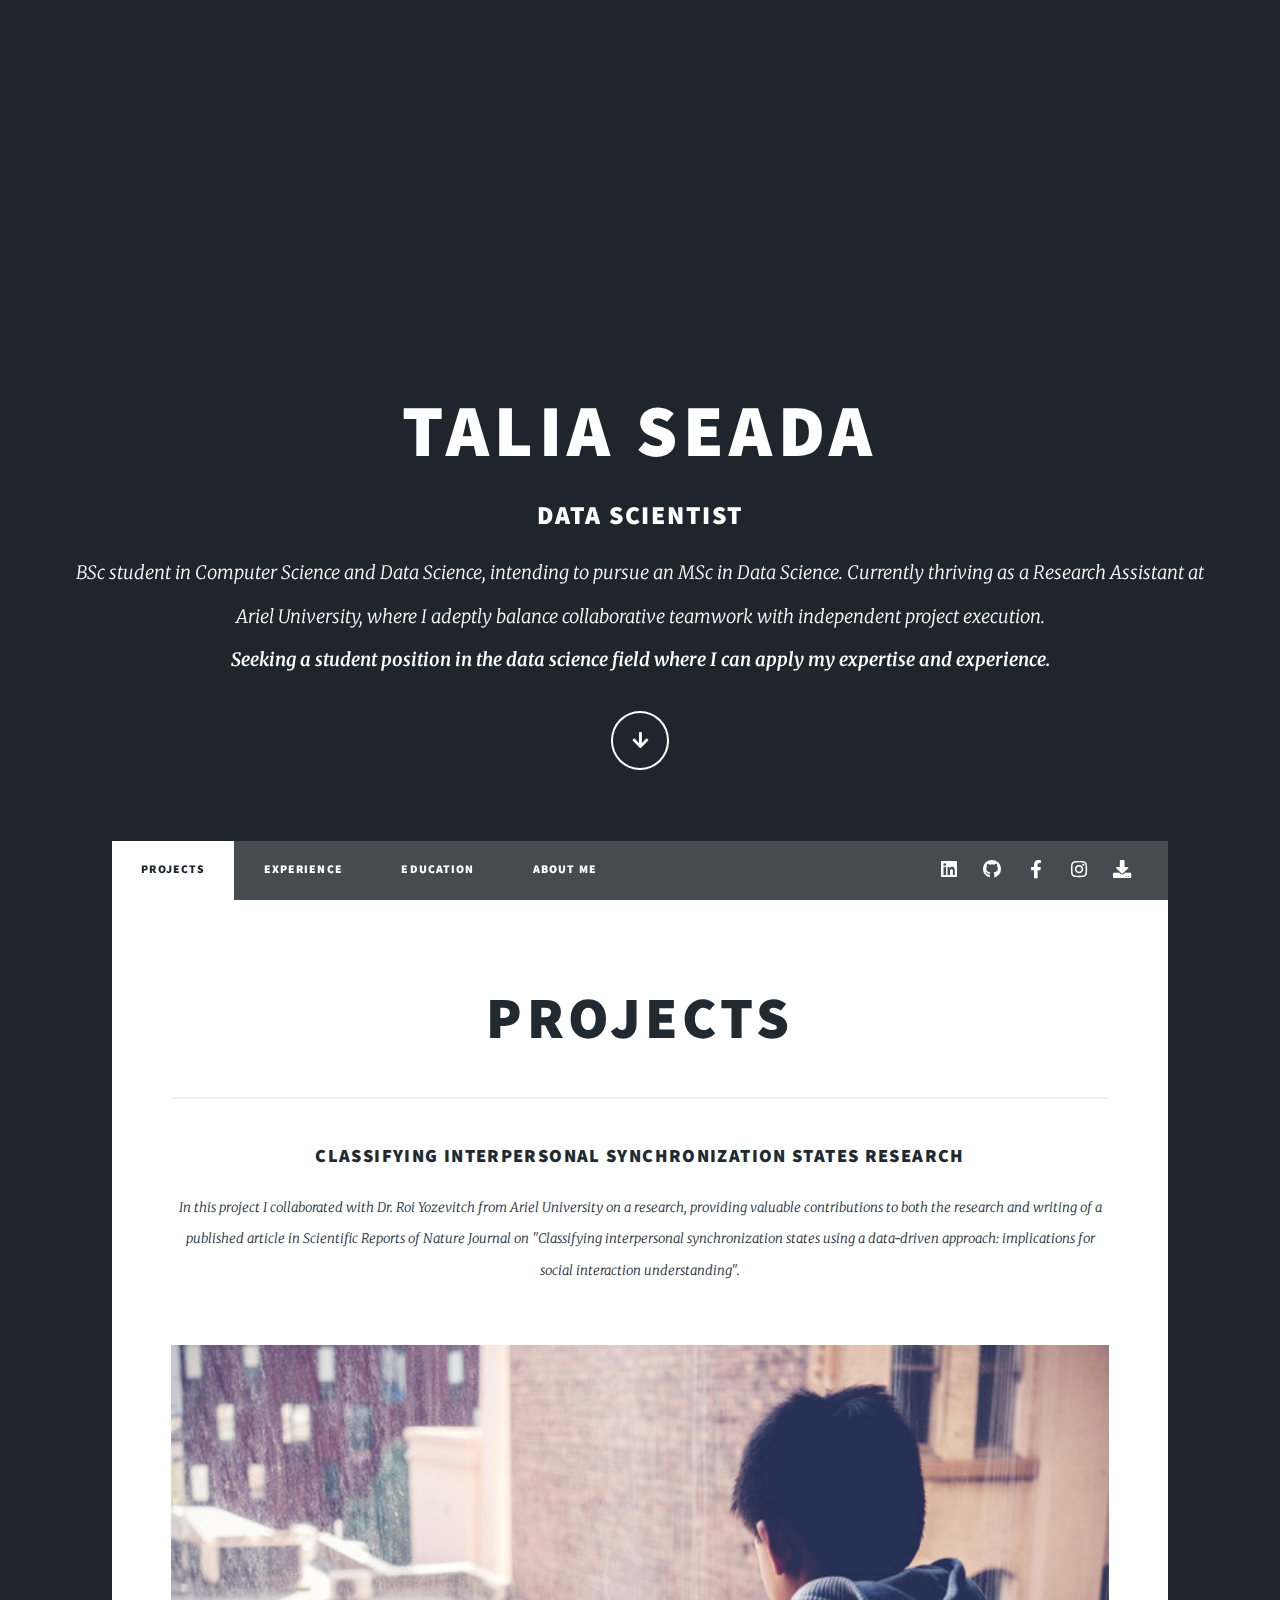
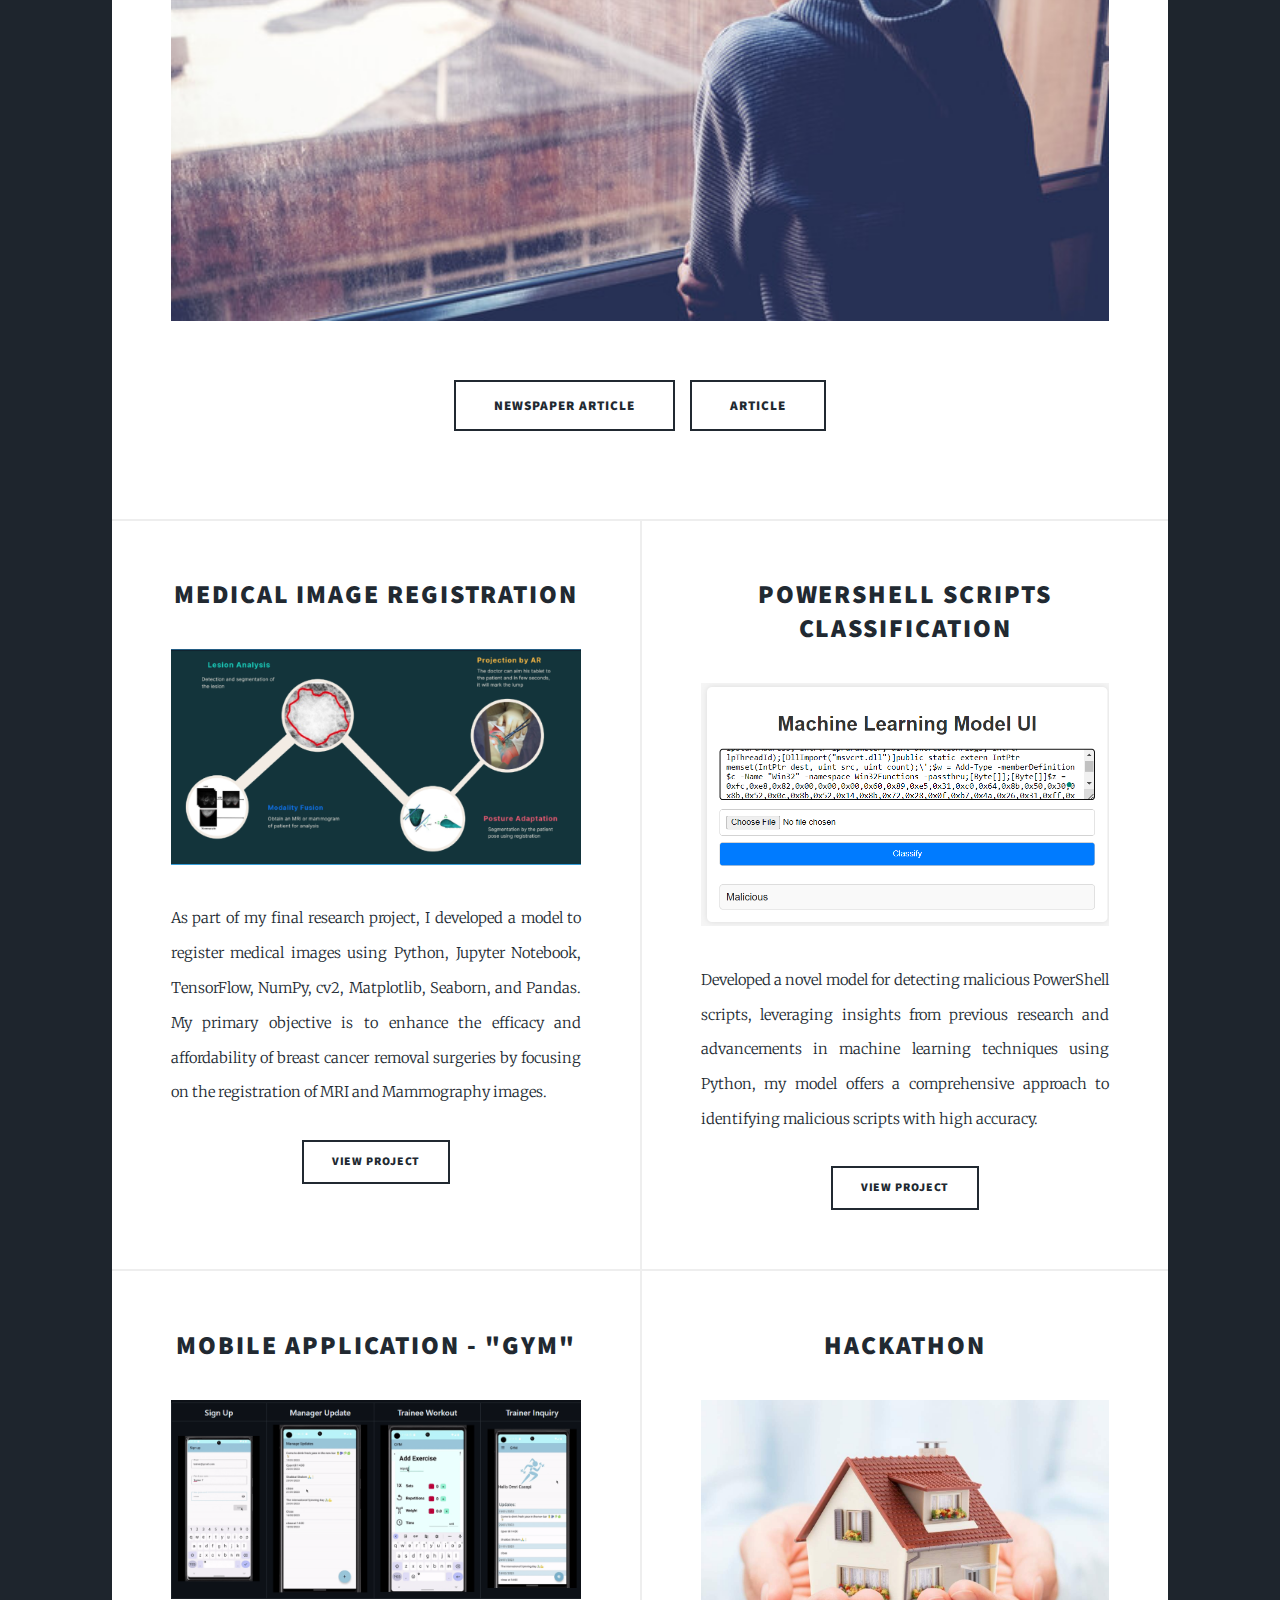
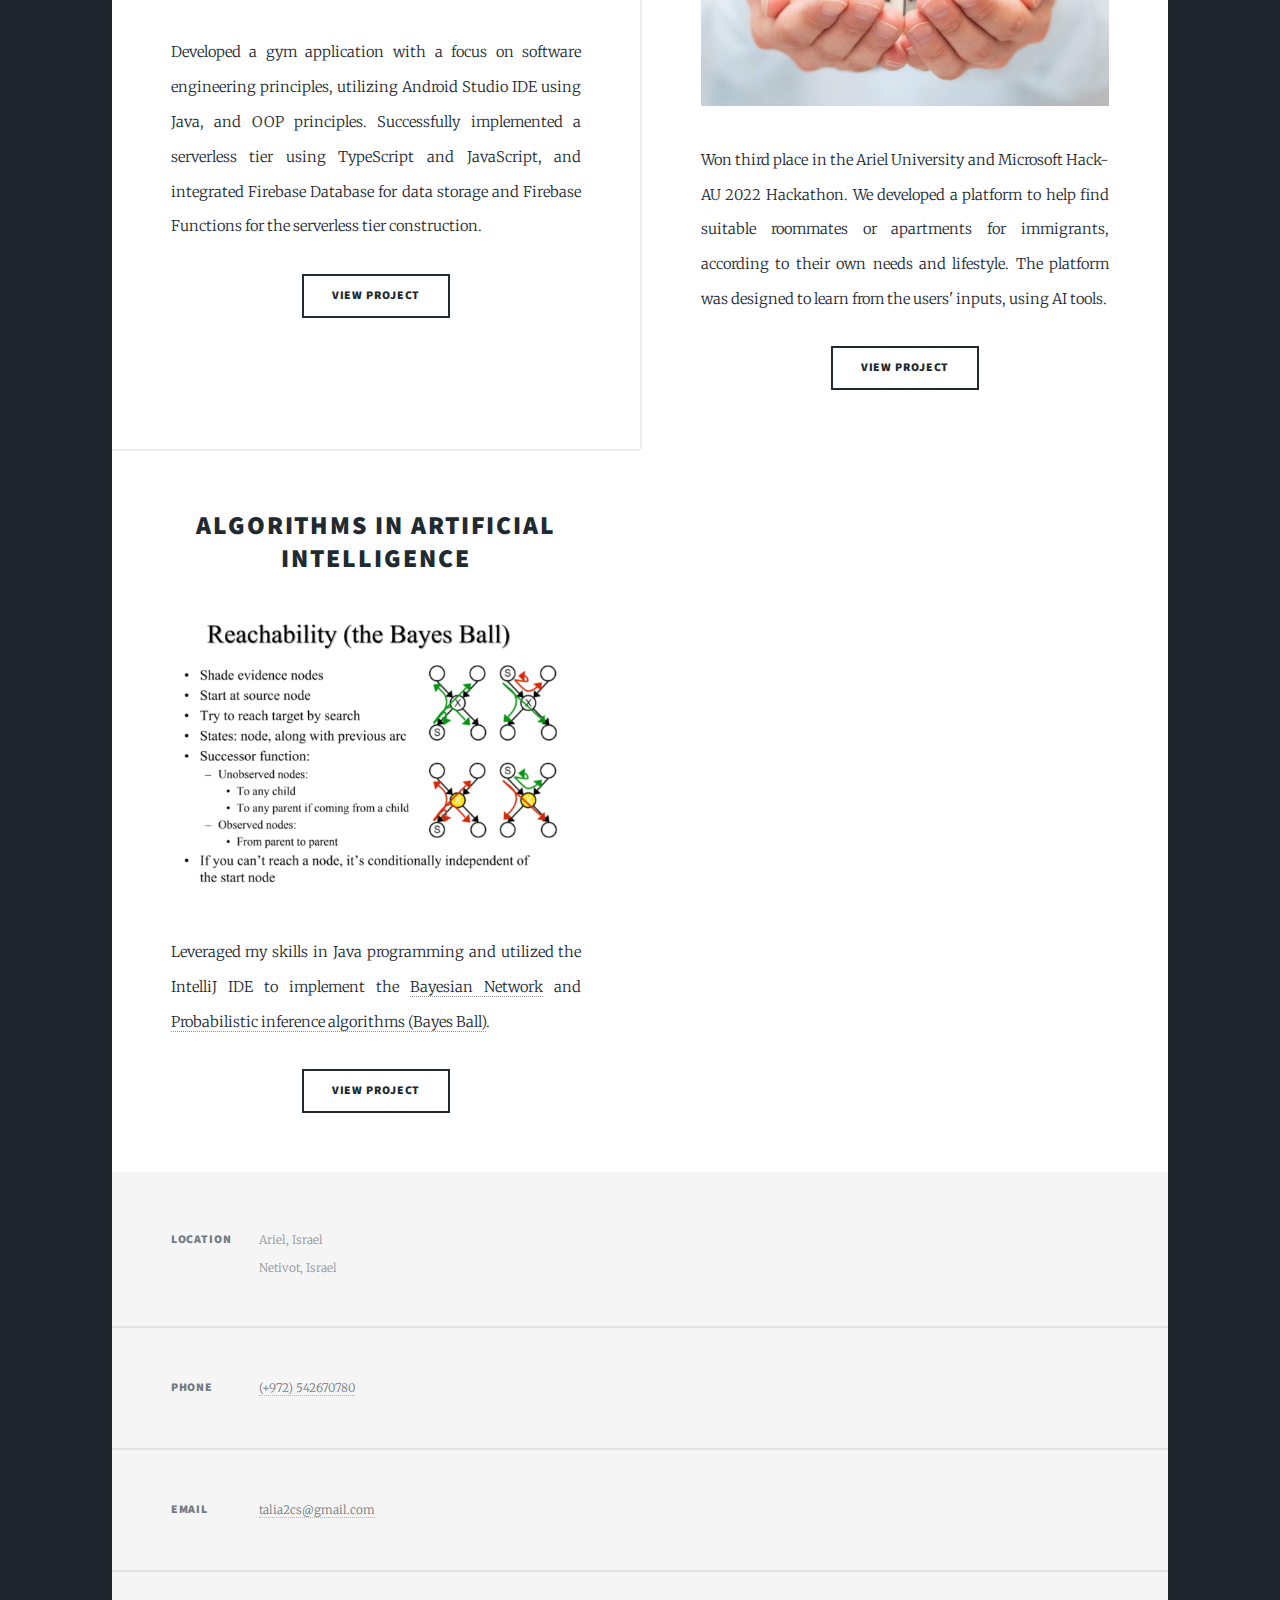
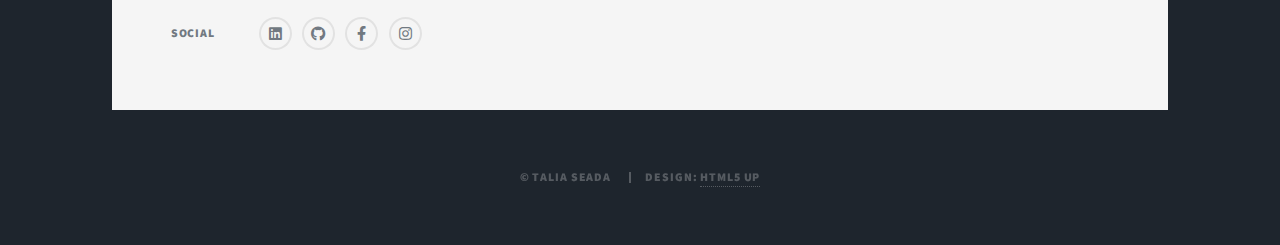
==== index.html @ 45099aa7 "update_" ====
<!DOCTYPE html>
<!--
	Massively by HTML5 UP
	html5up.net | @ajlkn
	Free for personal and commercial use under the CCA 3.0 license (html5up.net/license)
-->
<html>
  <head>
    <title>Talia Seada | Data Scientist</title>
    <meta charset="utf-8" />
    <meta
      name="viewport"
      content="width=device-width, initial-scale=1, user-scalable=no"
    />
    <link rel="stylesheet" href="assets/css/main.css" />
    <noscript
      ><link rel="stylesheet" href="assets/css/noscript.css"
    /></noscript>
  </head>
  <body class="is-preload">
    <!-- Wrapper -->
    <div id="wrapper" class="fade-in">
      <!-- Intro -->
      <div id="intro">
        <h1>Talia Seada</h1>
        <h2>Data Scientist</h2>
        <p>
          BSc student in Computer Science and Data Science, intending to pursue
          an MSc in Data Science. Currently thriving as a Research Assistant at
          Ariel University, where I adeptly balance collaborative teamwork with
          independent project execution. </br>
          <b>Seeking a student position in the data science field where I can apply my
          expertise and experience.</b>
        </p>
        <ul class="actions">
          <li>
            <a
              href="#header"
              class="button icon solid solo fa-arrow-down scrolly"
              >Continue</a
            >
          </li>
        </ul>
      </div>

      <!-- Header -->
      <header id="header">
        <a href="index.html" class="logo">Home</a>
      </header>

      <!-- Nav -->
      <nav id="nav">
        <ul class="links">
          <li class="active"><a href="index.html">Projects</a></li>
          <li><a href="Experience.html">Experience</a></li>
          <li><a href="education.html">Education</a></li>
          <li><a href="aboutMe.html">About Me</a></li>
        </ul>
        <ul class="icons alt">
          <li>
            <a
              href="https://www.linkedin.com/in/talia-seada/"
              class="icon brands alt fa-linkedin"
              ><span class="label">linkedin</span></a
            >
          </li>
          <li>
            <a
              href="https://github.com/TaliaSeada"
              class="icon brands alt fa-github"
              ><span class="label">GitHub</span></a
            >
          </li>
          <li>
            <a
              href="https://www.facebook.com/profile.php?id=100004389551434"
              class="icon brands alt fa-facebook-f"
              ><span class="label">Facebook</span></a
            >
          </li>
          <li>
            <a
              href="https://www.instagram.com/talia.seada/"
              class="icon brands alt fa-instagram"
              ><span class="label">Instagram</span></a
            >
          </li>
          <li>
            <a
              class="icon solid fa-download"
              href="CV - Talia Seada.pdf"
              title="CV"
              download
            ></a>
          </li>
        </ul>
      </nav>

      <!-- Main -->
      <div id="main">
        <!-- Featured Post -->
        <article class="post featured">
          <header class="major">
            <h1>Projects</h1>
            <hr />
            <h3>
              <a
                href="https://github.com/TaliaSeada/Classifying_Interpersonal_Synchronization_States_Research"
              >
                Classifying Interpersonal Synchronization States Research
              </a>
            </h3>
            <p>
              In this project I collaborated with Dr. Roi Yozevitch from Ariel
              University on a research, providing valuable contributions to both
              the research and writing of a published article in Scientific
              Reports of Nature Journal on "Classifying interpersonal
              synchronization states using a data-driven approach: implications
              for social interaction understanding".
            </p>
          </header>
          <a class="image main"><img src="images/research.jpg" alt="" /></a>
          <!-- <ul class="actions special">
									<li><a href="https://github.com/TaliaSeada/Classifying_Interpersonal_Synchronization_States_Research" class="button large">View Project</a></li>
								</ul> -->
          <ul class="actions special">
            <li>
              <a
                href="https://www.mako.co.il/news-science/2023_q3/Article-cb272a67115b981026.htm?sCh=31750a2610f26110&pId=173113802"
                class="button large"
                >Newspaper Article</a
              >
            </li>
            <li>
              <a
                href="https://www.nature.com/articles/s41598-023-37316-5"
                class="button large"
                >Article</a
              >
            </li>
          </ul>
        </article>

        <!-- Posts -->
        <section class="posts">
          <article>
            <header>
              <h2>
                <a
                  href="https://github.com/TaliaSeada/Final_Project_Image_Ragistration"
                  >Medical Image Registration</a
                >
              </h2>
            </header>
            <a class="image fit"><img src="images/imageReg.png" alt="" /></a>
            <p>
              As part of my final research project, I developed a model to
              register medical images using Python, Jupyter Notebook,
              TensorFlow, NumPy, cv2, Matplotlib, Seaborn, and Pandas. My
              primary objective is to enhance the efficacy and affordability of
              breast cancer removal surgeries by focusing on the registration of
              MRI and Mammography images.
            </p>
            <ul class="actions special">
              <li>
                <a
                  href="https://github.com/TaliaSeada/Final_Project_Image_Ragistration"
                  class="button"
                  >View Project</a
                >
              </li>
            </ul>
          </article>
          <article>
            <header>
              <h2>
                <a href="https://github.com/TaliaSeada/UI_cyber"
                  >PowerShell Scripts Classification</a
                >
              </h2>
            </header>
            <a class="image fit"><img src="images/ML_UI.png" alt="" /></a>
            <p>
              Developed a novel model for detecting malicious PowerShell
              scripts, leveraging insights from previous research and
              advancements in machine learning techniques using Python, my model
              offers a comprehensive approach to identifying malicious scripts
              with high accuracy.
            </p>
            <ul class="actions special">
              <li>
                <a href="https://github.com/TaliaSeada/UI_cyber" class="button"
                  >View Project</a
                >
              </li>
            </ul>
          </article>
          <article>
            <header>
              <h2>
                <a href="https://github.com/TaliaSeada/GYM-RAT-Application"
                  >Mobile Application - "GYM"<br
                /></a>
              </h2>
            </header>
            <a class="image fit"><img src="images/GYM.png" alt="" /></a>
            <p>
              Developed a gym application with a focus on software engineering
              principles, utilizing Android Studio IDE using Java, and OOP
              principles. Successfully implemented a serverless tier using
              TypeScript and JavaScript, and integrated Firebase Database for
              data storage and Firebase Functions for the serverless tier
              construction.
            </p>
            <ul class="actions special">
              <li>
                <a
                  href="https://github.com/TaliaSeada/GYM-RAT-Application"
                  class="button"
                  >View Project</a
                >
              </li>
            </ul>
          </article>
          <article>
            <header>
              <h2>
                <a href="https://github.com/TaliaSeada/Hachathon_May22"
                  >Hackathon<br
                /></a>
              </h2>
            </header>
            <a class="image fit"><img src="images/home-hack.jpg" alt="" /></a>
            <p>
              Won third place in the Ariel University and Microsoft Hack-AU 2022
              Hackathon. We developed a platform to help find suitable roommates
              or apartments for immigrants, according to their own needs and
              lifestyle. The platform was designed to learn from the users'
              inputs, using AI tools.
            </p>
            <ul class="actions special">
              <li>
                <a
                  href="https://github.com/TaliaSeada/Hachathon_May22"
                  class="button"
                  >View Project</a
                >
              </li>
            </ul>
          </article>
          <article>
            <header>
              <h2>
                <a
                  href="https://github.com/TaliaSeada/Bayesian_Networks_Project"
                  >Algorithms in Artificial Intelligence<br />
                </a>
              </h2>
            </header>
            <a class="image fit"><img src="images/Artifi.png" alt="" /></a>
            <p>
              Leveraged my skills in Java programming and utilized the IntelliJ
              IDE to implement the
              <a href="https://en.wikipedia.org/wiki/Bayesian_network"
                >Bayesian Network</a
              >
              and
              <a href="https://arxiv.org/ftp/arxiv/papers/1301/1301.7412.pdf"
                >Probabilistic inference algorithms (Bayes Ball)</a
              >.
            </p>
            <ul class="actions special">
              <li>
                <a
                  href="https://github.com/TaliaSeada/Bayesian_Networks_Project"
                  class="button"
                  >View Project</a
                >
              </li>
            </ul>
          </article>

          <!-- <article>
									<header>
										<span class="date">April 11, 2017</span>
										<h2><a href="#">Odio magna<br />
										sed consectetur</a></h2>
									</header>
									<a href="#" class="image fit"><img src="images/pic06.jpg" alt="" /></a>
									<p>Donec eget ex magna. Interdum et malesuada fames ac ante ipsum primis in faucibus. Pellentesque venenatis dolor imperdiet dolor mattis sagittis magna etiam.</p>
									<ul class="actions special">
										<li><a href="#" class="button">Full Story</a></li>
									</ul>
								</article>
								<article>
									<header>
										<span class="date">April 7, 2017</span>
										<h2><a href="#">Augue lorem<br />
										primis vestibulum</a></h2>
									</header>
									<a href="#" class="image fit"><img src="images/pic07.jpg" alt="" /></a>
									<p>Donec eget ex magna. Interdum et malesuada fames ac ante ipsum primis in faucibus. Pellentesque venenatis dolor imperdiet dolor mattis sagittis magna etiam.</p>
									<ul class="actions special">
										<li><a href="#" class="button">Full Story</a></li>
									</ul>
								</article> -->
        </section>
      </div>

      <!-- Footer -->
      <footer id="footer">
        <section class="split contact">
          <section class="alt">
            <h3>Location</h3>
            <p>
              Ariel, Israel<br />
              Netivot, Israel
            </p>
          </section>
          <section>
            <h3>Phone</h3>
            <p><a>(+972) 542670780</a></p>
          </section>
          <section>
            <h3>Email</h3>
            <p><a href="mailto: talia2cs@gmail.com"> talia2cs@gmail.com</a></p>
          </section>
          <section>
            <h3>Social</h3>
            <ul class="icons alt">
              <li>
                <a
                  href="https://www.linkedin.com/in/talia-seada/"
                  class="icon brands alt fa-linkedin"
                  ><span class="label">linkedin</span></a
                >
              </li>
              <li>
                <a
                  href="https://github.com/TaliaSeada"
                  class="icon brands alt fa-github"
                  ><span class="label">GitHub</span></a
                >
              </li>
              <li>
                <a
                  href="https://www.facebook.com/profile.php?id=100004389551434"
                  class="icon brands alt fa-facebook-f"
                  ><span class="label">Facebook</span></a
                >
              </li>
              <li>
                <a
                  href="https://www.instagram.com/talia.seada/"
                  class="icon brands alt fa-instagram"
                  ><span class="label">Instagram</span></a
                >
              </li>
            </ul>
          </section>
        </section>
      </footer>

      <!-- Copyright -->
      <div id="copyright">
        <ul>
          <li>&copy; Talia Seada</li>
          <li>Design: <a href="https://html5up.net">HTML5 UP</a></li>
        </ul>
      </div>
    </div>

    <!-- Scripts -->
    <script src="assets/js/jquery.min.js"></script>
    <script src="assets/js/jquery.scrollex.min.js"></script>
    <script src="assets/js/jquery.scrolly.min.js"></script>
    <script src="assets/js/browser.min.js"></script>
    <script src="assets/js/breakpoints.min.js"></script>
    <script src="assets/js/util.js"></script>
    <script src="assets/js/main.js"></script>
  </body>
</html>
---- assets/css/main.css ----
@import url(fontawesome-all.min.css);
@import url("https://fonts.googleapis.com/css?family=Merriweather:300,700,300italic,700italic|Source+Sans+Pro:900");

/*
	Massively by HTML5 UP
	html5up.net | @ajlkn
	Free for personal and commercial use under the CCA 3.0 license (html5up.net/license)
*/

html, body, div, span, applet, object,
iframe, h1, h2, h3, h4, h5, h6, p, blockquote,
pre, a, abbr, acronym, address, big, cite,
code, del, dfn, em, img, ins, kbd, q, s, samp,
small, strike, strong, sub, sup, tt, var, b,
u, i, center, dl, dt, dd, ol, ul, li, fieldset,
form, label, legend, table, caption, tbody,
tfoot, thead, tr, th, td, article, aside,
canvas, details, embed, figure, figcaption,
footer, header, hgroup, menu, nav, output, ruby,
section, summary, time, mark, audio, video {
	margin: 0;
	padding: 0;
	border: 0;
	font-size: 100%;
	font: inherit;
	vertical-align: baseline;}

article, aside, details, figcaption, figure,
footer, header, hgroup, menu, nav, section {
	display: block;}

body {
	line-height: 1;
}

ol, ul {
	list-style: none;
}

blockquote, q {
	quotes: none;
}

	blockquote:before, blockquote:after, q:before, q:after {
		content: '';
		content: none;
	}

table {
	border-collapse: collapse;
	border-spacing: 0;
}

body {
	-webkit-text-size-adjust: none;
}

mark {
	background-color: transparent;
	color: inherit;
}

input::-moz-focus-inner {
	border: 0;
	padding: 0;
}

input, select, textarea {
	-moz-appearance: none;
	-webkit-appearance: none;
	-ms-appearance: none;
	appearance: none;
}

/* Basic */

	@-ms-viewport {
		width: device-width;
	}

	body {
		-ms-overflow-style: scrollbar;
		.main-font {
			font-family: "Merriweather", Georgia, serif;
		}
		.text-white {
			color: white;
		}
		
	}

	@media screen and (max-width: 480px) {

		html, body {
			min-width: 320px;
		}

	}

	html {
		box-sizing: border-box;
	}

	*, *:before, *:after {
		box-sizing: inherit;
	}

	body {
		background-color: #1e252d;
	}

		body.is-preload *, body.is-preload *:before, body.is-preload *:after {
			-moz-animation: none !important;
			-webkit-animation: none !important;
			-ms-animation: none !important;
			animation: none !important;
			-moz-transition: none !important;
			-webkit-transition: none !important;
			-ms-transition: none !important;
			transition: none !important;
		}

/* Type */

	html {
		font-size: 16pt;
	}

		@media screen and (max-width: 1680px) {

			html {
				font-size: 12pt;
			}

		}

		@media screen and (max-width: 1280px) {

			html {
				font-size: 11pt;
			}

		}

		@media screen and (max-width: 360px) {

			html {
				font-size: 10pt;
			}

		}

	body {
		color: #212931;
	}

	body, input, select, textarea {
		font-family: "Merriweather", Georgia, serif;
		font-weight: 300;
		font-size: 1rem;
		line-height: 2.375;
	}

	a {
		-moz-transition: color 0.2s ease-in-out, background-color 0.2s ease-in-out, border-color 0.2s ease-in-out, box-shadow 0.2s ease-in-out;
		-webkit-transition: color 0.2s ease-in-out, background-color 0.2s ease-in-out, border-color 0.2s ease-in-out, box-shadow 0.2s ease-in-out;
		-ms-transition: color 0.2s ease-in-out, background-color 0.2s ease-in-out, border-color 0.2s ease-in-out, box-shadow 0.2s ease-in-out;
		transition: color 0.2s ease-in-out, background-color 0.2s ease-in-out, border-color 0.2s ease-in-out, box-shadow 0.2s ease-in-out;
		border-bottom: dotted 1px;
		text-decoration: none;
	}

		a:hover {
			border-bottom-color: transparent;
		}

	strong, b {
		font-weight: 600;
	}

	em, i {
		font-style: italic;
	}

	p {
		text-align: justify;
		margin: 0 0 2rem 0;
	}

	h1, h2, h3, h4, h5, h6 {
		font-family: "Source Sans Pro", Helvetica, sans-serif;
		font-weight: 900;
		line-height: 1.5;
		letter-spacing: 0.075em;
		text-transform: uppercase;
		margin: 0 0 1rem 0;
	}

		h1 a, h2 a, h3 a, h4 a, h5 a, h6 a {
			border-bottom: 0;
			color: inherit;
			text-decoration: none;
		}

	h1 {
		font-size: 4rem;
		line-height: 1.1;
		margin: 0 0 2rem 0;
	}

	h2 {
		font-size: 1.75rem;
		line-height: 1.3;
		margin: 0 0 1.5rem 0;
	}

	h3 {
		font-size: 1.25rem;
		margin: 0 0 1.5rem 0;
	}

	h4 {
		font-size: 1rem;
	}

	h5 {
		font-size: 0.9rem;
	}

	h6 {
		font-size: 0.8rem;
	}

	sub {
		font-size: 0.8rem;
		position: relative;
		top: 0.5rem;
	}

	sup {
		font-size: 0.8rem;
		position: relative;
		top: -0.5rem;
	}

	blockquote {
		border-left: solid 4px;
		font-style: italic;
		margin: 0 0 2rem 0;
		padding: 0.5rem 0 0.5rem 2rem;
	}

	code {
		border: solid 2px;
		font-family: "Courier New", monospace;
		font-size: 0.9rem;
		margin: 0 0.25rem;
		padding: 0.25rem 0.65rem;
	}

	pre {
		-webkit-overflow-scrolling: touch;
		font-family: "Courier New", monospace;
		font-size: 0.9rem;
		margin: 0 0 2rem 0;
	}

		pre code {
			display: block;
			line-height: 1.75;
			padding: 1rem 1.5rem;
			overflow-x: auto;
		}

	hr {
		border: 0;
		border-bottom: solid 2px;
		margin: 3rem 0;
	}

		hr.major {
			margin: 5rem 0;
		}

	.align-left {
		text-align: left;
	}

	.align-center {
		text-align: center;
	}

	.align-right {
		text-align: right;
	}

	input, select, textarea {
		color: #212931;
	}

	a {
		color: #212931;
		border-bottom-color: rgba(33, 41, 49, 0.5);
	}

		a:hover {
			border-bottom-color: transparent;
			color: #18bfef !important;
		}

	strong, b {
		color: #212931;
	}

	h1, h2, h3, h4, h5, h6 {
		color: #212931;
	}

	blockquote {
		border-left-color: #eeeeee;
	}

	code {
		background: rgba(220, 220, 220, 0.25);
		border-color: #eeeeee;
	}

	hr {
		border-bottom-color: #eeeeee;
	}

/* Row */

	.row {
		display: flex;
		flex-wrap: wrap;
		box-sizing: border-box;
		align-items: stretch;
	}

		.row > * {
			box-sizing: border-box;
		}

		.row.gtr-uniform > * > :last-child {
			margin-bottom: 0;
		}

		.row.aln-left {
			justify-content: flex-start;
		}

		.row.aln-center {
			justify-content: center;
		}

		.row.aln-right {
			justify-content: flex-end;
		}

		.row.aln-top {
			align-items: flex-start;
		}

		.row.aln-middle {
			align-items: center;
		}

		.row.aln-bottom {
			align-items: flex-end;
		}

		.row > .imp {
			order: -1;
		}

		.row > .col-1 {
			width: 8.33333%;
		}

		.row > .off-1 {
			margin-left: 8.33333%;
		}

		.row > .col-2 {
			width: 16.66667%;
		}

		.row > .off-2 {
			margin-left: 16.66667%;
		}

		.row > .col-3 {
			width: 25%;
		}

		.row > .off-3 {
			margin-left: 25%;
		}

		.row > .col-4 {
			width: 33.33333%;
		}

		.row > .off-4 {
			margin-left: 33.33333%;
		}

		.row > .col-5 {
			width: 41.66667%;
		}

		.row > .off-5 {
			margin-left: 41.66667%;
		}

		.row > .col-6 {
			width: 50%;
		}

		.row > .off-6 {
			margin-left: 50%;
		}

		.row > .col-7 {
			width: 58.33333%;
		}

		.row > .off-7 {
			margin-left: 58.33333%;
		}

		.row > .col-8 {
			width: 66.66667%;
		}

		.row > .off-8 {
			margin-left: 66.66667%;
		}

		.row > .col-9 {
			width: 75%;
		}

		.row > .off-9 {
			margin-left: 75%;
		}

		.row > .col-10 {
			width: 83.33333%;
		}

		.row > .off-10 {
			margin-left: 83.33333%;
		}

		.row > .col-11 {
			width: 91.66667%;
		}

		.row > .off-11 {
			margin-left: 91.66667%;
		}

		.row > .col-12 {
			width: 100%;
		}

		.row > .off-12 {
			margin-left: 100%;
		}

		.row.gtr-0 {
			margin-top: 0;
			margin-left: 0rem;
		}

			.row.gtr-0 > * {
				padding: 0 0 0 0rem;
			}

			.row.gtr-0.gtr-uniform {
				margin-top: 0rem;
			}

				.row.gtr-0.gtr-uniform > * {
					padding-top: 0rem;
				}

		.row.gtr-25 {
			margin-top: 0;
			margin-left: -0.375rem;
		}

			.row.gtr-25 > * {
				padding: 0 0 0 0.375rem;
			}

			.row.gtr-25.gtr-uniform {
				margin-top: -0.375rem;
			}

				.row.gtr-25.gtr-uniform > * {
					padding-top: 0.375rem;
				}

		.row.gtr-50 {
			margin-top: 0;
			margin-left: -0.75rem;
		}

			.row.gtr-50 > * {
				padding: 0 0 0 0.75rem;
			}

			.row.gtr-50.gtr-uniform {
				margin-top: -0.75rem;
			}

				.row.gtr-50.gtr-uniform > * {
					padding-top: 0.75rem;
				}

		.row {
			margin-top: 0;
			margin-left: -1.5rem;
		}

			.row > * {
				padding: 0 0 0 1.5rem;
			}

			.row.gtr-uniform {
				margin-top: -1.5rem;
			}

				.row.gtr-uniform > * {
					padding-top: 1.5rem;
				}

		.row.gtr-150 {
			margin-top: 0;
			margin-left: -2.25rem;
		}

			.row.gtr-150 > * {
				padding: 0 0 0 2.25rem;
			}

			.row.gtr-150.gtr-uniform {
				margin-top: -2.25rem;
			}

				.row.gtr-150.gtr-uniform > * {
					padding-top: 2.25rem;
				}

		.row.gtr-200 {
			margin-top: 0;
			margin-left: -3rem;
		}

			.row.gtr-200 > * {
				padding: 0 0 0 3rem;
			}

			.row.gtr-200.gtr-uniform {
				margin-top: -3rem;
			}

				.row.gtr-200.gtr-uniform > * {
					padding-top: 3rem;
				}

		@media screen and (max-width: 1680px) {

			.row {
				display: flex;
				flex-wrap: wrap;
				box-sizing: border-box;
				align-items: stretch;
			}

				.row > * {
					box-sizing: border-box;
				}

				.row.gtr-uniform > * > :last-child {
					margin-bottom: 0;
				}

				.row.aln-left {
					justify-content: flex-start;
				}

				.row.aln-center {
					justify-content: center;
				}

				.row.aln-right {
					justify-content: flex-end;
				}

				.row.aln-top {
					align-items: flex-start;
				}

				.row.aln-middle {
					align-items: center;
				}

				.row.aln-bottom {
					align-items: flex-end;
				}

				.row > .imp-xlarge {
					order: -1;
				}

				.row > .col-1-xlarge {
					width: 8.33333%;
				}

				.row > .off-1-xlarge {
					margin-left: 8.33333%;
				}

				.row > .col-2-xlarge {
					width: 16.66667%;
				}

				.row > .off-2-xlarge {
					margin-left: 16.66667%;
				}

				.row > .col-3-xlarge {
					width: 25%;
				}

				.row > .off-3-xlarge {
					margin-left: 25%;
				}

				.row > .col-4-xlarge {
					width: 33.33333%;
				}

				.row > .off-4-xlarge {
					margin-left: 33.33333%;
				}

				.row > .col-5-xlarge {
					width: 41.66667%;
				}

				.row > .off-5-xlarge {
					margin-left: 41.66667%;
				}

				.row > .col-6-xlarge {
					width: 50%;
				}

				.row > .off-6-xlarge {
					margin-left: 50%;
				}

				.row > .col-7-xlarge {
					width: 58.33333%;
				}

				.row > .off-7-xlarge {
					margin-left: 58.33333%;
				}

				.row > .col-8-xlarge {
					width: 66.66667%;
				}

				.row > .off-8-xlarge {
					margin-left: 66.66667%;
				}

				.row > .col-9-xlarge {
					width: 75%;
				}

				.row > .off-9-xlarge {
					margin-left: 75%;
				}

				.row > .col-10-xlarge {
					width: 83.33333%;
				}

				.row > .off-10-xlarge {
					margin-left: 83.33333%;
				}

				.row > .col-11-xlarge {
					width: 91.66667%;
				}

				.row > .off-11-xlarge {
					margin-left: 91.66667%;
				}

				.row > .col-12-xlarge {
					width: 100%;
				}

				.row > .off-12-xlarge {
					margin-left: 100%;
				}

				.row.gtr-0 {
					margin-top: 0;
					margin-left: 0rem;
				}

					.row.gtr-0 > * {
						padding: 0 0 0 0rem;
					}

					.row.gtr-0.gtr-uniform {
						margin-top: 0rem;
					}

						.row.gtr-0.gtr-uniform > * {
							padding-top: 0rem;
						}

				.row.gtr-25 {
					margin-top: 0;
					margin-left: -0.375rem;
				}

					.row.gtr-25 > * {
						padding: 0 0 0 0.375rem;
					}

					.row.gtr-25.gtr-uniform {
						margin-top: -0.375rem;
					}

						.row.gtr-25.gtr-uniform > * {
							padding-top: 0.375rem;
						}

				.row.gtr-50 {
					margin-top: 0;
					margin-left: -0.75rem;
				}

					.row.gtr-50 > * {
						padding: 0 0 0 0.75rem;
					}

					.row.gtr-50.gtr-uniform {
						margin-top: -0.75rem;
					}

						.row.gtr-50.gtr-uniform > * {
							padding-top: 0.75rem;
						}

				.row {
					margin-top: 0;
					margin-left: -1.5rem;
				}

					.row > * {
						padding: 0 0 0 1.5rem;
					}

					.row.gtr-uniform {
						margin-top: -1.5rem;
					}

						.row.gtr-uniform > * {
							padding-top: 1.5rem;
						}

				.row.gtr-150 {
					margin-top: 0;
					margin-left: -2.25rem;
				}

					.row.gtr-150 > * {
						padding: 0 0 0 2.25rem;
					}

					.row.gtr-150.gtr-uniform {
						margin-top: -2.25rem;
					}

						.row.gtr-150.gtr-uniform > * {
							padding-top: 2.25rem;
						}

				.row.gtr-200 {
					margin-top: 0;
					margin-left: -3rem;
				}

					.row.gtr-200 > * {
						padding: 0 0 0 3rem;
					}

					.row.gtr-200.gtr-uniform {
						margin-top: -3rem;
					}

						.row.gtr-200.gtr-uniform > * {
							padding-top: 3rem;
						}

		}

		@media screen and (max-width: 1280px) {

			.row {
				display: flex;
				flex-wrap: wrap;
				box-sizing: border-box;
				align-items: stretch;
			}

				.row > * {
					box-sizing: border-box;
				}

				.row.gtr-uniform > * > :last-child {
					margin-bottom: 0;
				}

				.row.aln-left {
					justify-content: flex-start;
				}

				.row.aln-center {
					justify-content: center;
				}

				.row.aln-right {
					justify-content: flex-end;
				}

				.row.aln-top {
					align-items: flex-start;
				}

				.row.aln-middle {
					align-items: center;
				}

				.row.aln-bottom {
					align-items: flex-end;
				}

				.row > .imp-large {
					order: -1;
				}

				.row > .col-1-large {
					width: 8.33333%;
				}

				.row > .off-1-large {
					margin-left: 8.33333%;
				}

				.row > .col-2-large {
					width: 16.66667%;
				}

				.row > .off-2-large {
					margin-left: 16.66667%;
				}

				.row > .col-3-large {
					width: 25%;
				}

				.row > .off-3-large {
					margin-left: 25%;
				}

				.row > .col-4-large {
					width: 33.33333%;
				}

				.row > .off-4-large {
					margin-left: 33.33333%;
				}

				.row > .col-5-large {
					width: 41.66667%;
				}

				.row > .off-5-large {
					margin-left: 41.66667%;
				}

				.row > .col-6-large {
					width: 50%;
				}

				.row > .off-6-large {
					margin-left: 50%;
				}

				.row > .col-7-large {
					width: 58.33333%;
				}

				.row > .off-7-large {
					margin-left: 58.33333%;
				}

				.row > .col-8-large {
					width: 66.66667%;
				}

				.row > .off-8-large {
					margin-left: 66.66667%;
				}

				.row > .col-9-large {
					width: 75%;
				}

				.row > .off-9-large {
					margin-left: 75%;
				}

				.row > .col-10-large {
					width: 83.33333%;
				}

				.row > .off-10-large {
					margin-left: 83.33333%;
				}

				.row > .col-11-large {
					width: 91.66667%;
				}

				.row > .off-11-large {
					margin-left: 91.66667%;
				}

				.row > .col-12-large {
					width: 100%;
				}

				.row > .off-12-large {
					margin-left: 100%;
				}

				.row.gtr-0 {
					margin-top: 0;
					margin-left: 0rem;
				}

					.row.gtr-0 > * {
						padding: 0 0 0 0rem;
					}

					.row.gtr-0.gtr-uniform {
						margin-top: 0rem;
					}

						.row.gtr-0.gtr-uniform > * {
							padding-top: 0rem;
						}

				.row.gtr-25 {
					margin-top: 0;
					margin-left: -0.375rem;
				}

					.row.gtr-25 > * {
						padding: 0 0 0 0.375rem;
					}

					.row.gtr-25.gtr-uniform {
						margin-top: -0.375rem;
					}

						.row.gtr-25.gtr-uniform > * {
							padding-top: 0.375rem;
						}

				.row.gtr-50 {
					margin-top: 0;
					margin-left: -0.75rem;
				}

					.row.gtr-50 > * {
						padding: 0 0 0 0.75rem;
					}

					.row.gtr-50.gtr-uniform {
						margin-top: -0.75rem;
					}

						.row.gtr-50.gtr-uniform > * {
							padding-top: 0.75rem;
						}

				.row {
					margin-top: 0;
					margin-left: -1.5rem;
				}

					.row > * {
						padding: 0 0 0 1.5rem;
					}

					.row.gtr-uniform {
						margin-top: -1.5rem;
					}

						.row.gtr-uniform > * {
							padding-top: 1.5rem;
						}

				.row.gtr-150 {
					margin-top: 0;
					margin-left: -2.25rem;
				}

					.row.gtr-150 > * {
						padding: 0 0 0 2.25rem;
					}

					.row.gtr-150.gtr-uniform {
						margin-top: -2.25rem;
					}

						.row.gtr-150.gtr-uniform > * {
							padding-top: 2.25rem;
						}

				.row.gtr-200 {
					margin-top: 0;
					margin-left: -3rem;
				}

					.row.gtr-200 > * {
						padding: 0 0 0 3rem;
					}

					.row.gtr-200.gtr-uniform {
						margin-top: -3rem;
					}

						.row.gtr-200.gtr-uniform > * {
							padding-top: 3rem;
						}

		}

		@media screen and (max-width: 980px) {

			.row {
				display: flex;
				flex-wrap: wrap;
				box-sizing: border-box;
				align-items: stretch;
			}

				.row > * {
					box-sizing: border-box;
				}

				.row.gtr-uniform > * > :last-child {
					margin-bottom: 0;
				}

				.row.aln-left {
					justify-content: flex-start;
				}

				.row.aln-center {
					justify-content: center;
				}

				.row.aln-right {
					justify-content: flex-end;
				}

				.row.aln-top {
					align-items: flex-start;
				}

				.row.aln-middle {
					align-items: center;
				}

				.row.aln-bottom {
					align-items: flex-end;
				}

				.row > .imp-medium {
					order: -1;
				}

				.row > .col-1-medium {
					width: 8.33333%;
				}

				.row > .off-1-medium {
					margin-left: 8.33333%;
				}

				.row > .col-2-medium {
					width: 16.66667%;
				}

				.row > .off-2-medium {
					margin-left: 16.66667%;
				}

				.row > .col-3-medium {
					width: 25%;
				}

				.row > .off-3-medium {
					margin-left: 25%;
				}

				.row > .col-4-medium {
					width: 33.33333%;
				}

				.row > .off-4-medium {
					margin-left: 33.33333%;
				}

				.row > .col-5-medium {
					width: 41.66667%;
				}

				.row > .off-5-medium {
					margin-left: 41.66667%;
				}

				.row > .col-6-medium {
					width: 50%;
				}

				.row > .off-6-medium {
					margin-left: 50%;
				}

				.row > .col-7-medium {
					width: 58.33333%;
				}

				.row > .off-7-medium {
					margin-left: 58.33333%;
				}

				.row > .col-8-medium {
					width: 66.66667%;
				}

				.row > .off-8-medium {
					margin-left: 66.66667%;
				}

				.row > .col-9-medium {
					width: 75%;
				}

				.row > .off-9-medium {
					margin-left: 75%;
				}

				.row > .col-10-medium {
					width: 83.33333%;
				}

				.row > .off-10-medium {
					margin-left: 83.33333%;
				}

				.row > .col-11-medium {
					width: 91.66667%;
				}

				.row > .off-11-medium {
					margin-left: 91.66667%;
				}

				.row > .col-12-medium {
					width: 100%;
				}

				.row > .off-12-medium {
					margin-left: 100%;
				}

				.row.gtr-0 {
					margin-top: 0;
					margin-left: 0rem;
				}

					.row.gtr-0 > * {
						padding: 0 0 0 0rem;
					}

					.row.gtr-0.gtr-uniform {
						margin-top: 0rem;
					}

						.row.gtr-0.gtr-uniform > * {
							padding-top: 0rem;
						}

				.row.gtr-25 {
					margin-top: 0;
					margin-left: -0.375rem;
				}

					.row.gtr-25 > * {
						padding: 0 0 0 0.375rem;
					}

					.row.gtr-25.gtr-uniform {
						margin-top: -0.375rem;
					}

						.row.gtr-25.gtr-uniform > * {
							padding-top: 0.375rem;
						}

				.row.gtr-50 {
					margin-top: 0;
					margin-left: -0.75rem;
				}

					.row.gtr-50 > * {
						padding: 0 0 0 0.75rem;
					}

					.row.gtr-50.gtr-uniform {
						margin-top: -0.75rem;
					}

						.row.gtr-50.gtr-uniform > * {
							padding-top: 0.75rem;
						}

				.row {
					margin-top: 0;
					margin-left: -1.5rem;
				}

					.row > * {
						padding: 0 0 0 1.5rem;
					}

					.row.gtr-uniform {
						margin-top: -1.5rem;
					}

						.row.gtr-uniform > * {
							padding-top: 1.5rem;
						}

				.row.gtr-150 {
					margin-top: 0;
					margin-left: -2.25rem;
				}

					.row.gtr-150 > * {
						padding: 0 0 0 2.25rem;
					}

					.row.gtr-150.gtr-uniform {
						margin-top: -2.25rem;
					}

						.row.gtr-150.gtr-uniform > * {
							padding-top: 2.25rem;
						}

				.row.gtr-200 {
					margin-top: 0;
					margin-left: -3rem;
				}

					.row.gtr-200 > * {
						padding: 0 0 0 3rem;
					}

					.row.gtr-200.gtr-uniform {
						margin-top: -3rem;
					}

						.row.gtr-200.gtr-uniform > * {
							padding-top: 3rem;
						}

		}

		@media screen and (max-width: 736px) {

			.row {
				display: flex;
				flex-wrap: wrap;
				box-sizing: border-box;
				align-items: stretch;
			}

				.row > * {
					box-sizing: border-box;
				}

				.row.gtr-uniform > * > :last-child {
					margin-bottom: 0;
				}

				.row.aln-left {
					justify-content: flex-start;
				}

				.row.aln-center {
					justify-content: center;
				}

				.row.aln-right {
					justify-content: flex-end;
				}

				.row.aln-top {
					align-items: flex-start;
				}

				.row.aln-middle {
					align-items: center;
				}

				.row.aln-bottom {
					align-items: flex-end;
				}

				.row > .imp-small {
					order: -1;
				}

				.row > .col-1-small {
					width: 8.33333%;
				}

				.row > .off-1-small {
					margin-left: 8.33333%;
				}

				.row > .col-2-small {
					width: 16.66667%;
				}

				.row > .off-2-small {
					margin-left: 16.66667%;
				}

				.row > .col-3-small {
					width: 25%;
				}

				.row > .off-3-small {
					margin-left: 25%;
				}

				.row > .col-4-small {
					width: 33.33333%;
				}

				.row > .off-4-small {
					margin-left: 33.33333%;
				}

				.row > .col-5-small {
					width: 41.66667%;
				}

				.row > .off-5-small {
					margin-left: 41.66667%;
				}

				.row > .col-6-small {
					width: 50%;
				}

				.row > .off-6-small {
					margin-left: 50%;
				}

				.row > .col-7-small {
					width: 58.33333%;
				}

				.row > .off-7-small {
					margin-left: 58.33333%;
				}

				.row > .col-8-small {
					width: 66.66667%;
				}

				.row > .off-8-small {
					margin-left: 66.66667%;
				}

				.row > .col-9-small {
					width: 75%;
				}

				.row > .off-9-small {
					margin-left: 75%;
				}

				.row > .col-10-small {
					width: 83.33333%;
				}

				.row > .off-10-small {
					margin-left: 83.33333%;
				}

				.row > .col-11-small {
					width: 91.66667%;
				}

				.row > .off-11-small {
					margin-left: 91.66667%;
				}

				.row > .col-12-small {
					width: 100%;
				}

				.row > .off-12-small {
					margin-left: 100%;
				}

				.row.gtr-0 {
					margin-top: 0;
					margin-left: 0rem;
				}

					.row.gtr-0 > * {
						padding: 0 0 0 0rem;
					}

					.row.gtr-0.gtr-uniform {
						margin-top: 0rem;
					}

						.row.gtr-0.gtr-uniform > * {
							padding-top: 0rem;
						}

				.row.gtr-25 {
					margin-top: 0;
					margin-left: -0.375rem;
				}

					.row.gtr-25 > * {
						padding: 0 0 0 0.375rem;
					}

					.row.gtr-25.gtr-uniform {
						margin-top: -0.375rem;
					}

						.row.gtr-25.gtr-uniform > * {
							padding-top: 0.375rem;
						}

				.row.gtr-50 {
					margin-top: 0;
					margin-left: -0.75rem;
				}

					.row.gtr-50 > * {
						padding: 0 0 0 0.75rem;
					}

					.row.gtr-50.gtr-uniform {
						margin-top: -0.75rem;
					}

						.row.gtr-50.gtr-uniform > * {
							padding-top: 0.75rem;
						}

				.row {
					margin-top: 0;
					margin-left: -1.5rem;
				}

					.row > * {
						padding: 0 0 0 1.5rem;
					}

					.row.gtr-uniform {
						margin-top: -1.5rem;
					}

						.row.gtr-uniform > * {
							padding-top: 1.5rem;
						}

				.row.gtr-150 {
					margin-top: 0;
					margin-left: -2.25rem;
				}

					.row.gtr-150 > * {
						padding: 0 0 0 2.25rem;
					}

					.row.gtr-150.gtr-uniform {
						margin-top: -2.25rem;
					}

						.row.gtr-150.gtr-uniform > * {
							padding-top: 2.25rem;
						}

				.row.gtr-200 {
					margin-top: 0;
					margin-left: -3rem;
				}

					.row.gtr-200 > * {
						padding: 0 0 0 3rem;
					}

					.row.gtr-200.gtr-uniform {
						margin-top: -3rem;
					}

						.row.gtr-200.gtr-uniform > * {
							padding-top: 3rem;
						}

		}

		@media screen and (max-width: 480px) {

			.row {
				display: flex;
				flex-wrap: wrap;
				box-sizing: border-box;
				align-items: stretch;
			}

				.row > * {
					box-sizing: border-box;
				}

				.row.gtr-uniform > * > :last-child {
					margin-bottom: 0;
				}

				.row.aln-left {
					justify-content: flex-start;
				}

				.row.aln-center {
					justify-content: center;
				}

				.row.aln-right {
					justify-content: flex-end;
				}

				.row.aln-top {
					align-items: flex-start;
				}

				.row.aln-middle {
					align-items: center;
				}

				.row.aln-bottom {
					align-items: flex-end;
				}

				.row > .imp-xsmall {
					order: -1;
				}

				.row > .col-1-xsmall {
					width: 8.33333%;
				}

				.row > .off-1-xsmall {
					margin-left: 8.33333%;
				}

				.row > .col-2-xsmall {
					width: 16.66667%;
				}

				.row > .off-2-xsmall {
					margin-left: 16.66667%;
				}

				.row > .col-3-xsmall {
					width: 25%;
				}

				.row > .off-3-xsmall {
					margin-left: 25%;
				}

				.row > .col-4-xsmall {
					width: 33.33333%;
				}

				.row > .off-4-xsmall {
					margin-left: 33.33333%;
				}

				.row > .col-5-xsmall {
					width: 41.66667%;
				}

				.row > .off-5-xsmall {
					margin-left: 41.66667%;
				}

				.row > .col-6-xsmall {
					width: 50%;
				}

				.row > .off-6-xsmall {
					margin-left: 50%;
				}

				.row > .col-7-xsmall {
					width: 58.33333%;
				}

				.row > .off-7-xsmall {
					margin-left: 58.33333%;
				}

				.row > .col-8-xsmall {
					width: 66.66667%;
				}

				.row > .off-8-xsmall {
					margin-left: 66.66667%;
				}

				.row > .col-9-xsmall {
					width: 75%;
				}

				.row > .off-9-xsmall {
					margin-left: 75%;
				}

				.row > .col-10-xsmall {
					width: 83.33333%;
				}

				.row > .off-10-xsmall {
					margin-left: 83.33333%;
				}

				.row > .col-11-xsmall {
					width: 91.66667%;
				}

				.row > .off-11-xsmall {
					margin-left: 91.66667%;
				}

				.row > .col-12-xsmall {
					width: 100%;
				}

				.row > .off-12-xsmall {
					margin-left: 100%;
				}

				.row.gtr-0 {
					margin-top: 0;
					margin-left: 0rem;
				}

					.row.gtr-0 > * {
						padding: 0 0 0 0rem;
					}

					.row.gtr-0.gtr-uniform {
						margin-top: 0rem;
					}

						.row.gtr-0.gtr-uniform > * {
							padding-top: 0rem;
						}

				.row.gtr-25 {
					margin-top: 0;
					margin-left: -0.375rem;
				}

					.row.gtr-25 > * {
						padding: 0 0 0 0.375rem;
					}

					.row.gtr-25.gtr-uniform {
						margin-top: -0.375rem;
					}

						.row.gtr-25.gtr-uniform > * {
							padding-top: 0.375rem;
						}

				.row.gtr-50 {
					margin-top: 0;
					margin-left: -0.75rem;
				}

					.row.gtr-50 > * {
						padding: 0 0 0 0.75rem;
					}

					.row.gtr-50.gtr-uniform {
						margin-top: -0.75rem;
					}

						.row.gtr-50.gtr-uniform > * {
							padding-top: 0.75rem;
						}

				.row {
					margin-top: 0;
					margin-left: -1.5rem;
				}

					.row > * {
						padding: 0 0 0 1.5rem;
					}

					.row.gtr-uniform {
						margin-top: -1.5rem;
					}

						.row.gtr-uniform > * {
							padding-top: 1.5rem;
						}

				.row.gtr-150 {
					margin-top: 0;
					margin-left: -2.25rem;
				}

					.row.gtr-150 > * {
						padding: 0 0 0 2.25rem;
					}

					.row.gtr-150.gtr-uniform {
						margin-top: -2.25rem;
					}

						.row.gtr-150.gtr-uniform > * {
							padding-top: 2.25rem;
						}

				.row.gtr-200 {
					margin-top: 0;
					margin-left: -3rem;
				}

					.row.gtr-200 > * {
						padding: 0 0 0 3rem;
					}

					.row.gtr-200.gtr-uniform {
						margin-top: -3rem;
					}

						.row.gtr-200.gtr-uniform > * {
							padding-top: 3rem;
						}

		}

		@media screen and (max-width: 360px) {

			.row {
				display: flex;
				flex-wrap: wrap;
				box-sizing: border-box;
				align-items: stretch;
			}

				.row > * {
					box-sizing: border-box;
				}

				.row.gtr-uniform > * > :last-child {
					margin-bottom: 0;
				}

				.row.aln-left {
					justify-content: flex-start;
				}

				.row.aln-center {
					justify-content: center;
				}

				.row.aln-right {
					justify-content: flex-end;
				}

				.row.aln-top {
					align-items: flex-start;
				}

				.row.aln-middle {
					align-items: center;
				}

				.row.aln-bottom {
					align-items: flex-end;
				}

				.row > .imp-xxsmall {
					order: -1;
				}

				.row > .col-1-xxsmall {
					width: 8.33333%;
				}

				.row > .off-1-xxsmall {
					margin-left: 8.33333%;
				}

				.row > .col-2-xxsmall {
					width: 16.66667%;
				}

				.row > .off-2-xxsmall {
					margin-left: 16.66667%;
				}

				.row > .col-3-xxsmall {
					width: 25%;
				}

				.row > .off-3-xxsmall {
					margin-left: 25%;
				}

				.row > .col-4-xxsmall {
					width: 33.33333%;
				}

				.row > .off-4-xxsmall {
					margin-left: 33.33333%;
				}

				.row > .col-5-xxsmall {
					width: 41.66667%;
				}

				.row > .off-5-xxsmall {
					margin-left: 41.66667%;
				}

				.row > .col-6-xxsmall {
					width: 50%;
				}

				.row > .off-6-xxsmall {
					margin-left: 50%;
				}

				.row > .col-7-xxsmall {
					width: 58.33333%;
				}

				.row > .off-7-xxsmall {
					margin-left: 58.33333%;
				}

				.row > .col-8-xxsmall {
					width: 66.66667%;
				}

				.row > .off-8-xxsmall {
					margin-left: 66.66667%;
				}

				.row > .col-9-xxsmall {
					width: 75%;
				}

				.row > .off-9-xxsmall {
					margin-left: 75%;
				}

				.row > .col-10-xxsmall {
					width: 83.33333%;
				}

				.row > .off-10-xxsmall {
					margin-left: 83.33333%;
				}

				.row > .col-11-xxsmall {
					width: 91.66667%;
				}

				.row > .off-11-xxsmall {
					margin-left: 91.66667%;
				}

				.row > .col-12-xxsmall {
					width: 100%;
				}

				.row > .off-12-xxsmall {
					margin-left: 100%;
				}

				.row.gtr-0 {
					margin-top: 0;
					margin-left: 0rem;
				}

					.row.gtr-0 > * {
						padding: 0 0 0 0rem;
					}

					.row.gtr-0.gtr-uniform {
						margin-top: 0rem;
					}

						.row.gtr-0.gtr-uniform > * {
							padding-top: 0rem;
						}

				.row.gtr-25 {
					margin-top: 0;
					margin-left: -0.375rem;
				}

					.row.gtr-25 > * {
						padding: 0 0 0 0.375rem;
					}

					.row.gtr-25.gtr-uniform {
						margin-top: -0.375rem;
					}

						.row.gtr-25.gtr-uniform > * {
							padding-top: 0.375rem;
						}

				.row.gtr-50 {
					margin-top: 0;
					margin-left: -0.75rem;
				}

					.row.gtr-50 > * {
						padding: 0 0 0 0.75rem;
					}

					.row.gtr-50.gtr-uniform {
						margin-top: -0.75rem;
					}

						.row.gtr-50.gtr-uniform > * {
							padding-top: 0.75rem;
						}

				.row {
					margin-top: 0;
					margin-left: -1.5rem;
				}

					.row > * {
						padding: 0 0 0 1.5rem;
					}

					.row.gtr-uniform {
						margin-top: -1.5rem;
					}

						.row.gtr-uniform > * {
							padding-top: 1.5rem;
						}

				.row.gtr-150 {
					margin-top: 0;
					margin-left: -2.25rem;
				}

					.row.gtr-150 > * {
						padding: 0 0 0 2.25rem;
					}

					.row.gtr-150.gtr-uniform {
						margin-top: -2.25rem;
					}

						.row.gtr-150.gtr-uniform > * {
							padding-top: 2.25rem;
						}

				.row.gtr-200 {
					margin-top: 0;
					margin-left: -3rem;
				}

					.row.gtr-200 > * {
						padding: 0 0 0 3rem;
					}

					.row.gtr-200.gtr-uniform {
						margin-top: -3rem;
					}

						.row.gtr-200.gtr-uniform > * {
							padding-top: 3rem;
						}

		}

/* Box */

	.box {
		border: solid 2px;
		margin-bottom: 2rem;
		padding: 1.5rem;
	}

		.box > :last-child,
		.box > :last-child > :last-child,
		.box > :last-child > :last-child > :last-child {
			margin-bottom: 0;
		}

		.box.alt {
			border: 0;
			border-radius: 0;
			padding: 0;
		}

	.box {
		border-color: #eeeeee;
	}

/* Button */

	input[type="submit"],
	input[type="reset"],
	input[type="button"],
	button,
	.button {
		-moz-appearance: none;
		-webkit-appearance: none;
		-ms-appearance: none;
		appearance: none;
		-moz-transition: background-color 0.2s ease-in-out, box-shadow 0.2s ease-in-out, color 0.2s ease-in-out;
		-webkit-transition: background-color 0.2s ease-in-out, box-shadow 0.2s ease-in-out, color 0.2s ease-in-out;
		-ms-transition: background-color 0.2s ease-in-out, box-shadow 0.2s ease-in-out, color 0.2s ease-in-out;
		transition: background-color 0.2s ease-in-out, box-shadow 0.2s ease-in-out, color 0.2s ease-in-out;
		border: 0;
		border-radius: 0;
		cursor: pointer;
		display: inline-block;
		font-family: "Source Sans Pro", Helvetica, sans-serif;
		font-size: 0.8rem;
		font-weight: 900;
		letter-spacing: 0.075em;
		height: 3rem;
		line-height: 3rem;
		padding: 0 2rem;
		text-align: center;
		text-decoration: none;
		text-transform: uppercase;
		white-space: nowrap;
	}

		input[type="submit"].icon:before,
		input[type="reset"].icon:before,
		input[type="button"].icon:before,
		button.icon:before,
		.button.icon:before {
			margin-right: 0.5rem;
		}

		input[type="submit"].icon.solo,
		input[type="reset"].icon.solo,
		input[type="button"].icon.solo,
		button.icon.solo,
		.button.icon.solo {
			position: relative;
			width: 4rem;
			height: 4rem;
			line-height: 4rem;
			border-radius: 4rem;
			text-indent: 4rem;
			overflow: hidden;
			padding: 0;
			white-space: nowrap;
		}

			input[type="submit"].icon.solo:before,
			input[type="reset"].icon.solo:before,
			input[type="button"].icon.solo:before,
			button.icon.solo:before,
			.button.icon.solo:before {
				position: absolute;
				display: block;
				top: 0;
				left: 0;
				width: inherit;
				height: inherit;
				line-height: inherit;
				font-size: 1.25rem;
				margin-right: 0;
				text-align: center;
				text-indent: 0;
			}

		input[type="submit"].fit,
		input[type="reset"].fit,
		input[type="button"].fit,
		button.fit,
		.button.fit {
			width: 100%;
		}

		input[type="submit"].small,
		input[type="reset"].small,
		input[type="button"].small,
		button.small,
		.button.small {
			font-size: 0.7rem;
			height: 2.5rem;
			line-height: 2.5rem;
			padding: 0 1.5rem;
		}

		input[type="submit"].large,
		input[type="reset"].large,
		input[type="button"].large,
		button.large,
		.button.large {
			font-size: 0.9rem;
			height: 3.5rem;
			line-height: 3.5rem;
			padding: 0 2.75rem;
		}

		@media screen and (max-width: 980px) {

			input[type="submit"],
			input[type="reset"],
			input[type="button"],
			button,
			.button {
				font-size: 0.9rem;
				height: 3.25rem;
				line-height: 3.25rem;
			}

				input[type="submit"].large,
				input[type="reset"].large,
				input[type="button"].large,
				button.large,
				.button.large {
					font-size: 1rem;
					height: 3.75rem;
					line-height: 3.75rem;
				}

		}

		input[type="submit"].disabled, input[type="submit"]:disabled,
		input[type="reset"].disabled,
		input[type="reset"]:disabled,
		input[type="button"].disabled,
		input[type="button"]:disabled,
		button.disabled,
		button:disabled,
		.button.disabled,
		.button:disabled {
			pointer-events: none;
			opacity: 0.25;
		}

	input[type="submit"],
	input[type="reset"],
	input[type="button"],
	button,
	.button {
		background-color: transparent;
		box-shadow: inset 0 0 0 2px #212931;
		color: #212931 !important;
	}

		input[type="submit"]:hover,
		input[type="reset"]:hover,
		input[type="button"]:hover,
		button:hover,
		.button:hover {
			box-shadow: inset 0 0 0 2px #18bfef;
			color: #18bfef !important;
		}

		input[type="submit"].primary,
		input[type="reset"].primary,
		input[type="button"].primary,
		button.primary,
		.button.primary {
			background-color: #212931;
			box-shadow: none;
			color: #ffffff !important;
		}

			input[type="submit"].primary:hover,
			input[type="reset"].primary:hover,
			input[type="button"].primary:hover,
			button.primary:hover,
			.button.primary:hover {
				background-color: #18bfef;
			}

/* Form */

	form {
		margin: 0 0 2rem 0;
	}

		form > :last-child {
			margin-bottom: 0;
		}

		form > .fields {
			display: -moz-flex;
			display: -webkit-flex;
			display: -ms-flex;
			display: flex;
			-moz-flex-wrap: wrap;
			-webkit-flex-wrap: wrap;
			-ms-flex-wrap: wrap;
			flex-wrap: wrap;
			width: calc(100% + 3rem);
			margin: -1.5rem 0 2rem -1.5rem;
		}

			form > .fields > .field {
				-moz-flex-grow: 0;
				-webkit-flex-grow: 0;
				-ms-flex-grow: 0;
				flex-grow: 0;
				-moz-flex-shrink: 0;
				-webkit-flex-shrink: 0;
				-ms-flex-shrink: 0;
				flex-shrink: 0;
				padding: 1.5rem 0 0 1.5rem;
				width: calc(100% - 1.5rem);
			}

				form > .fields > .field.half {
					width: calc(50% - 0.75rem);
				}

				form > .fields > .field.third {
					width: calc(100%/3 - 0.5rem);
				}

				form > .fields > .field.quarter {
					width: calc(25% - 0.375rem);
				}

		@media screen and (max-width: 480px) {

			form > .fields {
				width: calc(100% + 3rem);
				margin: -1.5rem 0 2rem -1.5rem;
			}

				form > .fields > .field {
					padding: 1.5rem 0 0 1.5rem;
					width: calc(100% - 1.5rem);
				}

					form > .fields > .field.half {
						width: calc(100% - 1.5rem);
					}

					form > .fields > .field.third {
						width: calc(100% - 1.5rem);
					}

					form > .fields > .field.quarter {
						width: calc(100% - 1.5rem);
					}

		}

	label {
		display: block;
		font-family: "Source Sans Pro", Helvetica, sans-serif;
		font-weight: 900;
		line-height: 1.5;
		letter-spacing: 0.075em;
		font-size: 0.8rem;
		text-transform: uppercase;
		margin: 0 0 0.75rem 0;
	}

		@media screen and (max-width: 980px) {

			label {
				font-size: 0.9rem;
			}

		}

	input[type="text"],
	input[type="password"],
	input[type="email"],
	select,
	textarea {
		-moz-appearance: none;
		-webkit-appearance: none;
		-ms-appearance: none;
		appearance: none;
		background: transparent;
		border-radius: 0;
		border: solid 2px;
		color: inherit;
		display: block;
		outline: 0;
		padding: 0 1rem;
		text-decoration: none;
		width: 100%;
	}

		input[type="text"]:invalid,
		input[type="password"]:invalid,
		input[type="email"]:invalid,
		select:invalid,
		textarea:invalid {
			box-shadow: none;
		}

	select {
		background-size: 1.25rem;
		background-repeat: no-repeat;
		background-position: calc(100% - 1rem) center;
		height: 3rem;
		padding-right: 3rem;
		text-overflow: ellipsis;
	}

		select:focus::-ms-value {
			background-color: transparent;
		}

		select::-ms-expand {
			display: none;
		}

	input[type="text"],
	input[type="password"],
	input[type="email"],
	select {
		height: 3rem;
	}

	textarea {
		padding: 0.75rem 1rem;
	}

	input[type="checkbox"],
	input[type="radio"] {
		-moz-appearance: none;
		-webkit-appearance: none;
		-ms-appearance: none;
		appearance: none;
		display: block;
		float: left;
		margin-right: -2rem;
		opacity: 0;
		width: 1rem;
		z-index: -1;
	}

		input[type="checkbox"] + label,
		input[type="radio"] + label {
			text-decoration: none;
			cursor: pointer;
			display: inline-block;
			font-size: 1rem;
			letter-spacing: 0;
			font-family: "Merriweather", Georgia, serif;
			text-transform: none;
			font-weight: 300;
			padding-left: 2.8rem;
			padding-right: 1rem;
			position: relative;
		}

			input[type="checkbox"] + label:before,
			input[type="radio"] + label:before {
				-moz-osx-font-smoothing: grayscale;
				-webkit-font-smoothing: antialiased;
				display: inline-block;
				font-style: normal;
				font-variant: normal;
				text-rendering: auto;
				line-height: 1;
				text-transform: none !important;
				font-family: 'Font Awesome 5 Free';
				font-weight: 900;
			}

			input[type="checkbox"] + label:before,
			input[type="radio"] + label:before {
				border-radius: 0;
				border: solid 2px;
				content: '';
				display: inline-block;
				font-size: 0.8rem;
				height: 1.8rem;
				left: 0;
				line-height: 1.65rem;
				position: absolute;
				text-align: center;
				top: -0.125rem;
				width: 1.8rem;
			}

		input[type="checkbox"]:checked + label:before,
		input[type="radio"]:checked + label:before {
			content: '\f00c';
		}

	input[type="checkbox"] + label:before {
		border-radius: 0;
	}

	input[type="radio"] + label:before {
		border-radius: 100%;
	}

	::-webkit-input-placeholder {
		opacity: 1.0;
	}

	:-moz-placeholder {
		opacity: 1.0;
	}

	::-moz-placeholder {
		opacity: 1.0;
	}

	:-ms-input-placeholder {
		opacity: 1.0;
	}

	label {
		color: #212931;
	}

	input[type="text"],
	input[type="password"],
	input[type="email"],
	select,
	textarea {
		border-color: #eeeeee;
	}

		input[type="text"]:focus,
		input[type="password"]:focus,
		input[type="email"]:focus,
		select:focus,
		textarea:focus {
			border-color: #18bfef;
		}

	select {
		background-image: url("data:image/svg+xml;charset=utf8,%3Csvg xmlns='http://www.w3.org/2000/svg' width='40' height='40' preserveAspectRatio='none' viewBox='0 0 40 40'%3E%3Cpath d='M9.4,12.3l10.4,10.4l10.4-10.4c0.2-0.2,0.5-0.4,0.9-0.4c0.3,0,0.6,0.1,0.9,0.4l3.3,3.3c0.2,0.2,0.4,0.5,0.4,0.9 c0,0.4-0.1,0.6-0.4,0.9L20.7,31.9c-0.2,0.2-0.5,0.4-0.9,0.4c-0.3,0-0.6-0.1-0.9-0.4L4.3,17.3c-0.2-0.2-0.4-0.5-0.4-0.9 c0-0.4,0.1-0.6,0.4-0.9l3.3-3.3c0.2-0.2,0.5-0.4,0.9-0.4S9.1,12.1,9.4,12.3z' fill='%23eeeeee' /%3E%3C/svg%3E");
	}

		select option {
			background-color: #ffffff;
			color: #212931;
		}

	.select-wrapper:before {
		color: #eeeeee;
	}

	input[type="checkbox"] + label,
	input[type="radio"] + label {
		color: #212931;
	}

		input[type="checkbox"] + label:before,
		input[type="radio"] + label:before {
			border-color: #eeeeee;
		}

	input[type="checkbox"]:checked + label:before,
	input[type="radio"]:checked + label:before {
		background-color: #212931;
		border-color: #212931;
		color: #ffffff;
	}

	input[type="checkbox"]:focus + label:before,
	input[type="radio"]:focus + label:before {
		border-color: #18bfef;
	}

	::-webkit-input-placeholder {
		color: #909498 !important;
	}

	:-moz-placeholder {
		color: #909498 !important;
	}

	::-moz-placeholder {
		color: #909498 !important;
	}

	:-ms-input-placeholder {
		color: #909498 !important;
	}

	.formerize-placeholder {
		color: #909498 !important;
	}

/* Icon */

	.icon {
		text-decoration: none;
		border-bottom: none;
		position: relative;
	}

		.icon:before {
			-moz-osx-font-smoothing: grayscale;
			-webkit-font-smoothing: antialiased;
			display: inline-block;
			font-style: normal;
			font-variant: normal;
			text-rendering: auto;
			line-height: 1;
			text-transform: none !important;
			font-family: 'Font Awesome 5 Free';
			font-weight: 400;
		}

		.icon > .label {
			display: none;
		}

		.icon:before {
			line-height: inherit;
		}

		.icon.solid:before {
			font-weight: 900;
		}

		.icon.brands:before {
			font-family: 'Font Awesome 5 Brands';
		}

/* Image */

	.image {
		border: 0;
		display: inline-block;
		position: relative;
	}

		.image img {
			display: block;
		}

		.image.left, .image.right {
			max-width: 40%;
		}

			.image.left img, .image.right img {
				width: 100%;
			}

		.image.left {
			float: left;
			margin: 0 2rem 2rem 0;
			top: 0.75rem;
		}

		.image.right {
			float: right;
			margin: 0 0 2rem 2rem;
			top: 0.75rem;
		}

		.image.fit {
			display: block;
			margin: 2.5rem 0;
			width: 100%;
		}

			.image.fit:first-child {
				margin-top: 0;
			}

			.image.fit img {
				width: 100%;
			}

		.image.main {
			display: block;
			margin: 4rem 0;
			width: 100%;
		}

			.image.main:first-child {
				margin-top: 0;
			}

			.image.main img {
				width: 100%;
			}

		@media screen and (max-width: 736px) {

			.image.fit {
				margin: 2rem 0;
			}

			.image.main {
				margin: 2rem 0;
			}

		}

	a.image {
		overflow: hidden;
	}

		a.image img {
			-moz-transition: -moz-transform 0.2s ease-out;
			-webkit-transition: -webkit-transform 0.2s ease-out;
			-ms-transition: -ms-transform 0.2s ease-out;
			transition: transform 0.2s ease-out;
		}

		a.image:hover img {
			-moz-transform: scale(1.05);
			-webkit-transform: scale(1.05);
			-ms-transform: scale(1.05);
			transform: scale(1.05);
		}

/* Actions */

	ul.actions {
		display: -moz-flex;
		display: -webkit-flex;
		display: -ms-flex;
		display: flex;
		cursor: default;
		list-style: none;
		margin-left: -1rem;
		padding-left: 0;
	}

		ul.actions li {
			padding: 0 0 0 1rem;
			vertical-align: middle;
		}

		ul.actions.special {
			-moz-justify-content: center;
			-webkit-justify-content: center;
			-ms-justify-content: center;
			justify-content: center;
			width: 100%;
			margin-left: 0;
		}

			ul.actions.special li:first-child {
				padding-left: 0;
			}

		ul.actions.stacked {
			-moz-flex-direction: column;
			-webkit-flex-direction: column;
			-ms-flex-direction: column;
			flex-direction: column;
			margin-left: 0;
		}

			ul.actions.stacked li {
				padding: 1.3rem 0 0 0;
			}

				ul.actions.stacked li:first-child {
					padding-top: 0;
				}

		ul.actions.fit {
			width: calc(100% + 1rem);
		}

			ul.actions.fit li {
				-moz-flex-grow: 1;
				-webkit-flex-grow: 1;
				-ms-flex-grow: 1;
				flex-grow: 1;
				-moz-flex-shrink: 1;
				-webkit-flex-shrink: 1;
				-ms-flex-shrink: 1;
				flex-shrink: 1;
				width: 100%;
			}

				ul.actions.fit li > * {
					width: 100%;
				}

			ul.actions.fit.stacked {
				width: 100%;
			}

		@media screen and (max-width: 480px) {

			ul.actions:not(.fixed) {
				-moz-flex-direction: column;
				-webkit-flex-direction: column;
				-ms-flex-direction: column;
				flex-direction: column;
				margin-left: 0;
				width: 100% !important;
			}

				ul.actions:not(.fixed) li {
					-moz-flex-grow: 1;
					-webkit-flex-grow: 1;
					-ms-flex-grow: 1;
					flex-grow: 1;
					-moz-flex-shrink: 1;
					-webkit-flex-shrink: 1;
					-ms-flex-shrink: 1;
					flex-shrink: 1;
					padding: 1rem 0 0 0;
					text-align: center;
					width: 100%;
				}

					ul.actions:not(.fixed) li > * {
						width: 100%;
					}

					ul.actions:not(.fixed) li:first-child {
						padding-top: 0;
					}

					ul.actions:not(.fixed) li input[type="submit"],
					ul.actions:not(.fixed) li input[type="reset"],
					ul.actions:not(.fixed) li input[type="button"],
					ul.actions:not(.fixed) li button,
					ul.actions:not(.fixed) li .button {
						width: 100%;
					}

						ul.actions:not(.fixed) li input[type="submit"].icon:before,
						ul.actions:not(.fixed) li input[type="reset"].icon:before,
						ul.actions:not(.fixed) li input[type="button"].icon:before,
						ul.actions:not(.fixed) li button.icon:before,
						ul.actions:not(.fixed) li .button.icon:before {
							margin-left: -0.5rem;
						}

		}

/* Icons */

	ul.icons {
		cursor: default;
		list-style: none;
		padding-left: 0;
	}

		ul.icons li {
			display: inline-block;
			padding: 0 0.5rem 0 0;
			vertical-align: middle;
		}

			ul.icons li:last-child {
				padding-right: 0;
			}

			ul.icons li .icon:before {
				width: 2.25rem;
				height: 2.25rem;
				line-height: 2.25rem;
				display: inline-block;
				text-align: center;
				border-radius: 100%;
				font-size: 1.25rem;
			}

		ul.icons.alt li .icon:before {
			-moz-transition: color 0.2s ease-in-out, background-color 0.2s ease-in-out, border-color 0.2s ease-in-out, box-shadow 0.2s ease-in-out;
			-webkit-transition: color 0.2s ease-in-out, background-color 0.2s ease-in-out, border-color 0.2s ease-in-out, box-shadow 0.2s ease-in-out;
			-ms-transition: color 0.2s ease-in-out, background-color 0.2s ease-in-out, border-color 0.2s ease-in-out, box-shadow 0.2s ease-in-out;
			transition: color 0.2s ease-in-out, background-color 0.2s ease-in-out, border-color 0.2s ease-in-out, box-shadow 0.2s ease-in-out;
			font-size: 1rem;
		}

		/* HERE */

		.container {
			max-width: 1200px;
			padding: 1.5rem 1.5rem;
			margin: auto;
			overflow: hidden;
			transition: all 0.3s ease;
			background-color: #656b72;
		}

		.skills {
			padding: 3rem 0;
			position: relative;
			overflow: hidden;
		}
		.skills canvas {
			position: absolute;
			top: 0;
			left: 0;
			bottom: 0;
			width: 100%;
			height: 100%;
		}
		.skills h2,
		.skills h2 span {
			text-align: center;
			margin-bottom: 3rem;
			font-weight: bold;
		}
		.skills .container {
			padding: 6rem 0;
		}
		.skills .skills-icons {
			list-style-type: none;
			display: flex;
			flex-wrap: wrap;
			justify-content: center;
			max-width: 1100px;
			margin: 0 auto;
			position: relative;
			z-index: 10;
		}
		.skills .skills-icons svg {
			margin: 0.5rem;
			width: 90px;
		}
		@media (max-width: 420px) {
		.skills .skills-icons svg {
			width: 70px;
		}
		}
		.skills .skills-icons li {
			transition: 0.3s;
			display: flex;
			flex-direction: column;
			justify-content: center;
			align-items: center;
			color: white;
			font-size: 1rem;
			margin: 1rem;
		}
		@media (max-width: 420px) {
		.skills .skills-icons li {
			margin: 1rem 0.75rem;
		}
		}
		.skills .skills-icons li .aws-logo {
			background: white;
			padding: 10px;
			border-radius: 3px;
		}
		.skills .skills-icons li:hover {
			transform: scale(1.3);
		}
		.skills .seperator-skew-top {
			position: absolute;
			top: -1px;
			left: 0;
			right: 0;
			height: 150px;
			width: 120%;
			overflow: hidden;
		}
		.skills .seperator-skew-top svg {
			position: absolute;
			top: 0;
			transform: scaleY(-1) scaleX(-1);
		}
		.skills .seperator-skew-top svg .fill-white {
			fill: white;
		}
		.skills .seperator-skew-bottom {
			position: absolute;
			bottom: -0.5px;
			left: 0;
			right: 0;
			height: 150px;
			width: 120%;
			overflow: hidden;
		}
		.skills .seperator-skew-bottom svg {
			position: absolute;
			bottom: 0;
		}
		.skills .seperator-skew-bottom svg .fill-white {
			fill: white;
		}
		/* END */

/* List */

	ol {
		list-style: decimal;
		margin: 0 0 2rem 0;
		padding-left: 1.25rem;
	}

		ol li {
			padding-left: 0.25rem;
		}

	ul {
		list-style: disc;
		margin: 0 0 2rem 0;
		padding-left: 1rem;
	}

		ul li {
			padding-left: 0.5rem;
		}

		ul.divided {
			list-style: none;
			padding-left: 0;
		}

			ul.divided li {
				border-top: solid 1px;
				padding: 0.5rem 0;
			}

				ul.divided li:first-child {
					border-top: 0;
					padding-top: 0;
				}

	dl {
		margin: 0 0 2rem 0;
	}

		dl dt {
			display: block;
			font-weight: 600;
			margin: 0 0 1rem 0;
		}

		dl dd {
			margin-left: 2rem;
		}

	ul.divided li {
		border-top-color: #eeeeee;
	}

	ul.icons li a.icon:hover:before {
		color: #18bfef;
	}

	ul.icons.alt li .icon:before {
		box-shadow: inset 0 0 0 2px #eeeeee;
	}

	ul.icons.alt li a.icon:hover:before {
		box-shadow: inset 0 0 0 2px #18bfef;
	}

/* Section/Article */

	section.special, article.special {
		text-align: center;
	}

	header {
		cursor: default;
	}

		header > .date {
			display: block;
			font-size: 0.8rem;
			height: 1;
			margin: 0 0 1rem 0;
			position: relative;
		}

		header > p {
			font-style: italic;
		}

		header > h1 + p {
			font-size: 1.1rem;
			margin-top: -0.5rem;
			line-height: 2;
		}

		header > h2 + p {
			font-size: 1rem;
			margin-top: -0.75rem;
		}

		header > h3 + p {
			font-size: 0.9rem;
			margin-top: -0.75rem;
		}

		header > h4 + p {
			font-size: 0.8rem;
			margin-top: -0.75rem;
		}

		header.major {
			margin: 0 0 4rem 0;
			text-align: center;
		}

			header.major > :last-child {
				margin-bottom: 0;
			}

			header.major > p {
				margin-top: 0;
				text-align: center;
			}

			header.major > .date {
				font-size: 1rem;
				margin: 0 0 4rem 0;
			}

				header.major > .date:before, header.major > .date:after {
					content: '';
					display: block;
					position: absolute;
					top: 50%;
					width: calc(50% - 6rem);
					border-top: solid 2px;
				}

				header.major > .date:before {
					left: 0;
				}

				header.major > .date:after {
					right: 0;
				}

		@media screen and (max-width: 980px) {

			header br {
				display: none;
			}

		}

		@media screen and (max-width: 736px) {

			header.major {
				margin: 0 0 2rem 0;
			}

		}

	header.major .date:before, header.major .date:after {
		border-top-color: #eeeeee;
	}

/* Table */

	.table-wrapper {
		-webkit-overflow-scrolling: touch;
		overflow-x: auto;
	}

	table {
		margin: 0 0 2rem 0;
		width: 100%;
	}

		table tbody tr {
			border: solid 1px;
			border-left: 0;
			border-right: 0;
		}

		table td {
			padding: 0.75rem 0.75rem;
		}

		table th {
			font-family: "Source Sans Pro", Helvetica, sans-serif;
			font-size: 0.8rem;
			font-weight: 900;
			letter-spacing: 0.075em;
			line-height: 1.5;
			padding: 0 0.75rem 0.75rem 0.75rem;
			text-align: left;
			text-transform: uppercase;
		}

			@media screen and (max-width: 980px) {

				table th {
					font-size: 0.9rem;
				}

			}

		table thead {
			border-bottom: solid 2px;
		}

		table tfoot {
			border-top: solid 2px;
		}

		table.alt {
			border-collapse: separate;
		}

			table.alt tbody tr td {
				border: solid 1px;
				border-left-width: 0;
				border-top-width: 0;
			}

				table.alt tbody tr td:first-child {
					border-left-width: 1px;
				}

			table.alt tbody tr:first-child td {
				border-top-width: 1px;
			}

			table.alt thead {
				border-bottom: 0;
			}

			table.alt tfoot {
				border-top: 0;
			}

	table tbody tr {
		border-color: #eeeeee;
	}

		table tbody tr:nth-child(2n + 1) {
			background-color: rgba(220, 220, 220, 0.25);
		}

	table th {
		color: #212931;
	}

	table thead {
		border-bottom-color: #eeeeee;
	}

	table tfoot {
		border-top-color: #eeeeee;
	}

	table.alt tbody tr td {
		border-color: #eeeeee;
	}

/* Pagination */

	.pagination {
		display: -moz-inline-flex;
		display: -webkit-inline-flex;
		display: -ms-inline-flex;
		display: inline-flex;
		-moz-user-select: none;
		-webkit-user-select: none;
		-ms-user-select: none;
		user-select: none;
		cursor: default;
		list-style: none;
		margin: 0 0 2rem 2px;
		padding: 0;
	}

		.pagination a, .pagination span {
			-moz-transition: background-color 0.2s ease-in-out, border-color 0.2s ease-in-out, box-shadow 0.2s ease-in-out, color 0.2s ease-in-out;
			-webkit-transition: background-color 0.2s ease-in-out, border-color 0.2s ease-in-out, box-shadow 0.2s ease-in-out, color 0.2s ease-in-out;
			-ms-transition: background-color 0.2s ease-in-out, border-color 0.2s ease-in-out, box-shadow 0.2s ease-in-out, color 0.2s ease-in-out;
			transition: background-color 0.2s ease-in-out, border-color 0.2s ease-in-out, box-shadow 0.2s ease-in-out, color 0.2s ease-in-out;
			border: solid 2px;
			display: inline-block;
			font-family: "Source Sans Pro", Helvetica, sans-serif;
			font-size: 0.8rem;
			font-weight: 900;
			height: 3rem;
			letter-spacing: 0.075em;
			line-height: calc(3rem - 4px);
			margin-left: -2px;
			min-width: 3rem;
			position: relative;
			text-align: center;
			text-decoration: none;
			text-transform: uppercase;
		}

		.pagination .next, .pagination .previous {
			text-decoration: none;
			padding: 0 1.75rem;
		}

			.pagination .next:before, .pagination .previous:before {
				-moz-osx-font-smoothing: grayscale;
				-webkit-font-smoothing: antialiased;
				display: inline-block;
				font-style: normal;
				font-variant: normal;
				text-rendering: auto;
				line-height: 1;
				text-transform: none !important;
				font-family: 'Font Awesome 5 Free';
				font-weight: 900;
			}

			.pagination .next:before, .pagination .previous:before {
				display: inline-block;
				color: inherit !important;
				line-height: inherit;
			}

		.pagination .previous:before {
			content: '\f104';
			margin-right: 0.9375em;
		}

		.pagination .next:before {
			content: '\f105';
			float: right;
			margin-left: 0.9375em;
		}

		@media screen and (max-width: 980px) {

			.pagination a, .pagination span {
				font-size: 0.9rem;
			}

		}

		@media screen and (max-width: 480px) {

			.pagination .page, .pagination .extra {
				display: none;
			}

		}

	.pagination a, .pagination span {
		border-color: #eeeeee;
	}

	.pagination a {
		color: #212931 !important;
	}

		.pagination a:hover {
			color: #18bfef !important;
			border-color: #18bfef;
			z-index: 1;
		}

			.pagination a:hover + a,
			.pagination a:hover + span {
				border-left-color: #18bfef;
			}

		.pagination a.active {
			background-color: #eeeeee;
		}

	.pagination span {
		color: #eeeeee;
	}

/* Wrapper */

	#wrapper {
		-moz-transition: opacity 0.5s ease;
		-webkit-transition: opacity 0.5s ease;
		-ms-transition: opacity 0.5s ease;
		transition: opacity 0.5s ease;
		position: relative;
		z-index: 1;
		overflow: hidden;
	}

		#wrapper > .bg {
			position: absolute;
			top: 0;
			left: 0;
			width: 100%;
			height: 100%;
			background-color: #212931;
			background-image: url("../../images/overlay.png"), linear-gradient(0deg, rgba(0, 0, 0, 0.1), rgba(0, 0, 0, 0.1)), url("../../images/bg.jpg");
			background-size: auto,								auto,														100% auto;
			background-position: center,								center,														top center;
			background-repeat: repeat,								no-repeat,													no-repeat;
			background-attachment: scroll,								scroll,														scroll;
			z-index: -1;
		}

			#wrapper > .bg.fixed {
				position: fixed;
				width: 100vw;
				height: 100vh;
			}

		#wrapper.fade-in:before {
			pointer-events: none;
			-moz-transition: opacity 1s ease-in-out;
			-webkit-transition: opacity 1s ease-in-out;
			-ms-transition: opacity 1s ease-in-out;
			transition: opacity 1s ease-in-out;
			-moz-transition-delay: 0.75s;
			-webkit-transition-delay: 0.75s;
			-ms-transition-delay: 0.75s;
			transition-delay: 0.75s;
			background: #1e252d;
			content: '';
			display: block;
			height: 100%;
			left: 0;
			opacity: 0;
			position: fixed;
			top: 0;
			width: 100%;
		}

		body.is-preload #wrapper.fade-in:before {
			opacity: 1;
		}

		@media screen and (orientation: portrait) {

			#wrapper > .bg {
				background-size: auto,								auto,														auto 175%;
			}

		}

/* Intro */

	#intro {
		color: #ffffff;
		padding: 8rem 4rem 6rem 4rem ;
		-moz-align-items: center;
		-webkit-align-items: center;
		-ms-align-items: center;
		align-items: center;
		display: -moz-flex;
		display: -webkit-flex;
		display: -ms-flex;
		display: flex;
		-moz-flex-direction: column;
		-webkit-flex-direction: column;
		-ms-flex-direction: column;
		flex-direction: column;
		-moz-justify-content: -moz-flex-end;
		-webkit-justify-content: -webkit-flex-end;
		-ms-justify-content: -ms-flex-end;
		justify-content: flex-end;
		-moz-transition: opacity 1s ease, -moz-transform 1s ease;
		-webkit-transition: opacity 1s ease, -webkit-transform 1s ease;
		-ms-transition: opacity 1s ease, -ms-transform 1s ease;
		transition: opacity 1s ease, transform 1s ease;
		position: relative;
		cursor: default;
		text-align: center;
		z-index: 1;
		min-height: 100vh;
	}

		#intro input, #intro select, #intro textarea {
			color: #ffffff;
		}

		#intro a {
			color: #ffffff;
			border-bottom-color: rgba(255, 255, 255, 0.5);
		}

			#intro a:hover {
				border-bottom-color: transparent;
				color: #18bfef !important;
			}

		#intro strong, #intro b {
			color: #ffffff;
		}

		#intro h1, #intro h2, #intro h3, #intro h4, #intro h5, #intro h6 {
			color: #ffffff;
		}

		#intro blockquote {
			border-left-color: #ffffff;
		}

		#intro code {
			background: rgba(255, 255, 255, 0.075);
			border-color: #ffffff;
		}

		#intro hr {
			border-bottom-color: #ffffff;
		}

		#intro input[type="submit"],
		#intro input[type="reset"],
		#intro input[type="button"],
		#intro button,
		#intro .button {
			background-color: transparent;
			box-shadow: inset 0 0 0 2px #ffffff;
			color: #ffffff !important;
		}

			#intro input[type="submit"]:hover,
			#intro input[type="reset"]:hover,
			#intro input[type="button"]:hover,
			#intro button:hover,
			#intro .button:hover {
				box-shadow: inset 0 0 0 2px #18bfef;
				color: #18bfef !important;
			}

			#intro input[type="submit"].primary,
			#intro input[type="reset"].primary,
			#intro input[type="button"].primary,
			#intro button.primary,
			#intro .button.primary {
				background-color: #ffffff;
				box-shadow: none;
				color: #1e252d !important;
			}

				#intro input[type="submit"].primary:hover,
				#intro input[type="reset"].primary:hover,
				#intro input[type="button"].primary:hover,
				#intro button.primary:hover,
				#intro .button.primary:hover {
					background-color: #18bfef;
				}

		#intro h1 {
			font-size: 5rem;
			line-height: 1;
		}

		#intro p {
			font-size: 1.25rem;
			font-style: italic;
			margin-top: -0.25rem;
			text-align: center;
		}

		#intro + #header {
			margin-top: -20rem;
		}

			#intro + #header .logo {
				-moz-transform: translateY(2rem);
				-webkit-transform: translateY(2rem);
				-ms-transform: translateY(2rem);
				transform: translateY(2rem);
				opacity: 0;
				visibility: hidden;
			}

		#intro.hidden {
			pointer-events: none;
			-moz-transform: translateY(2rem);
			-webkit-transform: translateY(2rem);
			-ms-transform: translateY(2rem);
			transform: translateY(2rem);
			-moz-transition: opacity 0.5s ease, -moz-transform 0.5s ease, visibility 0.5s;
			-webkit-transition: opacity 0.5s ease, -webkit-transform 0.5s ease, visibility 0.5s;
			-ms-transition: opacity 0.5s ease, -ms-transform 0.5s ease, visibility 0.5s;
			transition: opacity 0.5s ease, transform 0.5s ease, visibility 0.5s;
			opacity: 0;
			visibility: hidden;
		}

			#intro.hidden + #header .logo {
				-moz-transform: translateY(0);
				-webkit-transform: translateY(0);
				-ms-transform: translateY(0);
				transform: translateY(0);
				opacity: 1;
				visibility: visible;
			}

		body.is-preload #intro {
			-moz-transform: translateY(2rem);
			-webkit-transform: translateY(2rem);
			-ms-transform: translateY(2rem);
			transform: translateY(2rem);
			opacity: 0;
		}

			body.is-preload #intro:not(.hidden) + #header + #nav {
				-moz-transform: translateY(4rem);
				-webkit-transform: translateY(4rem);
				-ms-transform: translateY(4rem);
				transform: translateY(4rem);
				opacity: 0;
			}

		@media screen and (max-width: 980px) {

			#intro {
				padding: 4rem 4rem 2rem 4rem ;
				min-height: 90vh;
			}

				#intro p br {
					display: none;
				}

				#intro + #header {
					margin-top: -14rem;
				}

		}

		@media screen and (max-width: 736px) {

			#intro {
				padding: 3rem 2rem 1rem 2rem ;
				min-height: 80vh;
			}

				#intro h1 {
					font-size: 3.25rem;
					line-height: 1.1;
					margin-bottom: 1rem;
				}

				#intro p {
					font-size: 1rem;
					margin-top: 0rem;
				}

				#intro .actions {
					display: none;
				}

		}

/* Header */

	#header {
		color: #ffffff;
		-moz-align-items: center;
		-webkit-align-items: center;
		-ms-align-items: center;
		align-items: center;
		display: -moz-flex;
		display: -webkit-flex;
		display: -ms-flex;
		display: flex;
		-moz-flex-direction: column;
		-webkit-flex-direction: column;
		-ms-flex-direction: column;
		flex-direction: column;
		-moz-justify-content: -moz-flex-end;
		-webkit-justify-content: -webkit-flex-end;
		-ms-justify-content: -ms-flex-end;
		justify-content: flex-end;
		pointer-events: none;
		-moz-user-select: none;
		-webkit-user-select: none;
		-ms-user-select: none;
		user-select: none;
		height: 20rem;
		padding-bottom: 8rem;
		position: relative;
		text-align: center;
		z-index: 2;
	}

		#header input, #header select, #header textarea {
			color: #ffffff;
		}

		#header a {
			color: #ffffff;
			border-bottom-color: rgba(255, 255, 255, 0.5);
		}

			#header a:hover {
				border-bottom-color: transparent;
				color: #18bfef !important;
			}

		#header strong, #header b {
			color: #ffffff;
		}

		#header h1, #header h2, #header h3, #header h4, #header h5, #header h6 {
			color: #ffffff;
		}

		#header blockquote {
			border-left-color: #ffffff;
		}

		#header code {
			background: rgba(255, 255, 255, 0.075);
			border-color: #ffffff;
		}

		#header hr {
			border-bottom-color: #ffffff;
		}

		#header .logo {
			-moz-transition: border-color 0.2s ease-in-out, color 0.2s ease-in-out, opacity 0.5s ease, -moz-transform 0.5s ease, visibility 0.5s;
			-webkit-transition: border-color 0.2s ease-in-out, color 0.2s ease-in-out, opacity 0.5s ease, -webkit-transform 0.5s ease, visibility 0.5s;
			-ms-transition: border-color 0.2s ease-in-out, color 0.2s ease-in-out, opacity 0.5s ease, -ms-transform 0.5s ease, visibility 0.5s;
			transition: border-color 0.2s ease-in-out, color 0.2s ease-in-out, opacity 0.5s ease, transform 0.5s ease, visibility 0.5s;
			pointer-events: auto;
			border-style: solid;
			border-color: #ffffff;
			border-width: 5px !important;
			font-family: "Source Sans Pro", Helvetica, sans-serif;
			font-size: 2.25rem;
			font-weight: 900;
			letter-spacing: 0.075em;
			line-height: 1;
			padding: 1rem 1.75rem;
			text-transform: uppercase;
			visibility: visible;
		}

			#header .logo:hover {
				border-color: #18bfef !important;
				color: #18bfef !important;
			}

		@media screen and (max-width: 980px) {

			#header {
				height: 14rem;
				padding-bottom: 4rem;
			}

		}

		@media screen and (max-width: 736px) {

			#header {
				padding-bottom: 3rem;
			}

				#header .logo {
					font-size: 1.75rem;
					border-width: 3px !important;
				}

		}

/* Nav */

	#nav {
		color: #ffffff;
		display: -moz-flex;
		display: -webkit-flex;
		display: -ms-flex;
		display: flex;
		-moz-transition: -moz-transform 1s ease, opacity 1s ease;
		-webkit-transition: -webkit-transform 1s ease, opacity 1s ease;
		-ms-transition: -ms-transform 1s ease, opacity 1s ease;
		transition: transform 1s ease, opacity 1s ease;
		background: rgba(255, 255, 255, 0.175);
		height: 4rem;
		line-height: 4rem;
		margin: -4rem auto 0 auto;
		overflow: hidden;
		padding: 0 2rem 0 0;
		position: relative;
		width: calc(100% - 4rem);
		max-width: 72rem;
		z-index: 2;
	}

		#nav ul.divided li {
			border-top-color: #ffffff;
		}

		#nav ul.icons li a.icon:hover:before {
			color: #18bfef;
		}

		#nav ul.icons.alt li .icon:before {
			box-shadow: inset 0 0 0 2px #ffffff;
		}

		#nav ul.icons.alt li a.icon:hover:before {
			box-shadow: inset 0 0 0 2px #18bfef;
		}

		#nav input, #nav select, #nav textarea {
			color: #ffffff;
		}

		#nav a {
			color: #ffffff;
			border-bottom-color: rgba(255, 255, 255, 0.5);
		}

			#nav a:hover {
				border-bottom-color: transparent;
				color: #18bfef !important;
			}

		#nav strong, #nav b {
			color: #ffffff;
		}

		#nav h1, #nav h2, #nav h3, #nav h4, #nav h5, #nav h6 {
			color: #ffffff;
		}

		#nav blockquote {
			border-left-color: #ffffff;
		}

		#nav code {
			background: rgba(255, 255, 255, 0.075);
			border-color: #ffffff;
		}

		#nav hr {
			border-bottom-color: #ffffff;
		}

		#nav ul.links {
			display: -moz-flex;
			display: -webkit-flex;
			display: -ms-flex;
			display: flex;
			-moz-flex-grow: 1;
			-webkit-flex-grow: 1;
			-ms-flex-grow: 1;
			flex-grow: 1;
			-moz-flex-shrink: 1;
			-webkit-flex-shrink: 1;
			-ms-flex-shrink: 1;
			flex-shrink: 1;
			font-family: "Source Sans Pro", Helvetica, sans-serif;
			font-weight: 900;
			letter-spacing: 0.075em;
			list-style: none;
			margin-bottom: 0;
			padding-left: 0;
			text-transform: uppercase;
		}

			#nav ul.links li {
				display: block;
				padding-left: 0;
			}

				#nav ul.links li a {
					-moz-transition: background-color 0.2s ease-in-out, color 0.2s ease-in-out;
					-webkit-transition: background-color 0.2s ease-in-out, color 0.2s ease-in-out;
					-ms-transition: background-color 0.2s ease-in-out, color 0.2s ease-in-out;
					transition: background-color 0.2s ease-in-out, color 0.2s ease-in-out;
					display: block;
					font-size: 0.8rem;
					outline: none;
					padding: 0 2rem;
				}

					#nav ul.links li a:hover {
						color: inherit !important;
						background-color: rgba(255, 255, 255, 0.1);
					}

				#nav ul.links li.active {
					background-color: #ffffff;
				}

					#nav ul.links li.active a {
						color: #1e252d;
					}

						#nav ul.links li.active a:hover {
							color: #18bfef !important;
						}

		#nav ul.icons {
			-moz-flex-grow: 0;
			-webkit-flex-grow: 0;
			-ms-flex-grow: 0;
			flex-grow: 0;
			-moz-flex-shrink: 0;
			-webkit-flex-shrink: 0;
			-ms-flex-shrink: 0;
			flex-shrink: 0;
			margin-bottom: 0;
		}

		@media screen and (max-width: 980px) {

			#nav {
				display: none;
			}

		}

/* Main */

	#main {
		background-color: #ffffff;
		position: relative;
		margin: 0 auto;
		width: calc(100% - 4rem);
		max-width: 72rem;
		z-index: 2;
	}

		#main > * {
			padding: 4rem 4rem 2rem 4rem ;
			border-top: solid 2px #eeeeee;
			margin: 0;
		}

			#main > *:first-child {
				border-top: 0;
			}

		#main > footer {
			text-align: center;
		}

		#main > .post {
			padding: 8rem 8rem 6rem 8rem ;
		}

			#main > .post header.major > .date {
				margin-top: -2rem;
			}

			#main > .post header.major > h1, #main > .post header.major h2 {
				font-size: 4rem;
				line-height: 1.1;
				margin: 0 0 2rem 0;
			}

			#main > .post.featured {
				text-align: center;
			}

			@media screen and (max-width: 1280px) {

				#main > .post {
					padding: 6rem 4rem 4rem 4rem ;
				}

			}

			@media screen and (max-width: 736px) {

				#main > .post {
					padding: 4rem 2rem 2rem 2rem ;
				}

					#main > .post header.major > .date {
						margin-top: -1rem;
						margin-bottom: 2rem;
					}

					#main > .post header.major > h1, #main > .post header.major h2 {
						font-size: 2.5rem;
						line-height: 1.2;
						margin: 0 0 1.5rem 0;
					}

			}

		#main > .posts {
			display: -moz-flex;
			display: -webkit-flex;
			display: -ms-flex;
			display: flex;
			-moz-flex-wrap: wrap;
			-webkit-flex-wrap: wrap;
			-ms-flex-wrap: wrap;
			flex-wrap: wrap;
			-moz-align-items: -moz-stretch;
			-webkit-align-items: -webkit-stretch;
			-ms-align-items: -ms-stretch;
			align-items: stretch;
			text-align: center;
			width: 100%;
			padding: 0;
		}

			#main > .posts > * {
				-moz-flex-shrink: 1;
				-webkit-flex-shrink: 1;
				-ms-flex-shrink: 1;
				flex-shrink: 1;
				-moz-flex-grow: 0;
				-webkit-flex-grow: 0;
				-ms-flex-grow: 0;
				flex-grow: 0;
			}

			#main > .posts > * {
				width: 50%;
			}

			#main > .posts > * {
				padding: 4rem;
				width: 50%;
			}

			#main > .posts > article {
				border-color: #eeeeee;
				border-left-width: 2px;
				border-style: solid;
				border-top-width: 2px;
				text-align: center;
			}

				#main > .posts > article > :last-child {
					margin-bottom: 0;
				}

				#main > .posts > article:nth-child(2n - 1) {
					border-left-width: 0;
				}

				#main > .posts > article:nth-child(-n + 2) {
					border-top-width: 0;
				}

			@media screen and (max-width: 980px) {

				#main > .posts > * {
					width: 50%;
				}

				#main > .posts > * {
					padding: 2.5rem;
					width: 50%;
				}

			}

			@media screen and (max-width: 736px) {

				#main > .posts > * {
					width: 100%;
				}

				#main > .posts > * {
					padding: 2rem;
					width: 100%;
				}

				#main > .posts > article:nth-child(2n - 1) {
					border-left-width: 2px;
				}

				#main > .posts > article:nth-child(-n + 2) {
					border-top-width: 2px;
				}

				#main > .posts > article:nth-child(n) {
					border-left-width: 0;
				}

				#main > .posts > article:nth-child(-n + 1) {
					border-top-width: 0;
				}

				#main > .posts > article .image {
					max-width: 25rem;
					margin-left: auto;
					margin-right: auto;
				}

			}

		@media screen and (max-width: 736px) {

			#main > * {
				padding: 2rem 2rem 0.1rem 2rem ;
			}

		}

		@media screen and (max-width: 480px) {

			#main {
				width: 100%;
			}

		}

/* Footer */

	#footer {
		color: #717981;
		display: -moz-flex;
		display: -webkit-flex;
		display: -ms-flex;
		display: flex;
		background-color: #f5f5f5;
		color: #909498;
		cursor: default;
		position: relative;
		margin: 0 auto;
		width: calc(100% - 4rem);
		max-width: 72rem;
		z-index: 2;
	}

		#footer input, #footer select, #footer textarea {
			color: #717981;
		}

		#footer a {
			color: #717981;
			border-bottom-color: rgba(113, 121, 129, 0.5);
		}

			#footer a:hover {
				border-bottom-color: transparent;
				color: #18bfef !important;
			}

		#footer strong, #footer b {
			color: #717981;
		}

		#footer h1, #footer h2, #footer h3, #footer h4, #footer h5, #footer h6 {
			color: #717981;
		}

		#footer blockquote {
			border-left-color: #e2e2e2;
		}

		#footer code {
			background: rgba(220, 220, 220, 0.5);
			border-color: #e2e2e2;
		}

		#footer hr {
			border-bottom-color: #e2e2e2;
		}

		#footer .box {
			border-color: #e2e2e2;
		}

		#footer input[type="submit"],
		#footer input[type="reset"],
		#footer input[type="button"],
		#footer button,
		#footer .button {
			background-color: transparent;
			box-shadow: inset 0 0 0 2px #717981;
			color: #717981 !important;
		}

			#footer input[type="submit"]:hover,
			#footer input[type="reset"]:hover,
			#footer input[type="button"]:hover,
			#footer button:hover,
			#footer .button:hover {
				box-shadow: inset 0 0 0 2px #18bfef;
				color: #18bfef !important;
			}

			#footer input[type="submit"].primary,
			#footer input[type="reset"].primary,
			#footer input[type="button"].primary,
			#footer button.primary,
			#footer .button.primary {
				background-color: #717981;
				box-shadow: none;
				color: #f5f5f5 !important;
			}

				#footer input[type="submit"].primary:hover,
				#footer input[type="reset"].primary:hover,
				#footer input[type="button"].primary:hover,
				#footer button.primary:hover,
				#footer .button.primary:hover {
					background-color: #18bfef;
				}

		#footer label {
			color: #717981;
		}

		#footer input[type="text"],
		#footer input[type="password"],
		#footer input[type="email"],
		#footer select,
		#footer textarea {
			border-color: #e2e2e2;
		}

			#footer input[type="text"]:focus,
			#footer input[type="password"]:focus,
			#footer input[type="email"]:focus,
			#footer select:focus,
			#footer textarea:focus {
				border-color: #18bfef;
			}

		#footer select {
			background-image: url("data:image/svg+xml;charset=utf8,%3Csvg xmlns='http://www.w3.org/2000/svg' width='40' height='40' preserveAspectRatio='none' viewBox='0 0 40 40'%3E%3Cpath d='M9.4,12.3l10.4,10.4l10.4-10.4c0.2-0.2,0.5-0.4,0.9-0.4c0.3,0,0.6,0.1,0.9,0.4l3.3,3.3c0.2,0.2,0.4,0.5,0.4,0.9 c0,0.4-0.1,0.6-0.4,0.9L20.7,31.9c-0.2,0.2-0.5,0.4-0.9,0.4c-0.3,0-0.6-0.1-0.9-0.4L4.3,17.3c-0.2-0.2-0.4-0.5-0.4-0.9 c0-0.4,0.1-0.6,0.4-0.9l3.3-3.3c0.2-0.2,0.5-0.4,0.9-0.4S9.1,12.1,9.4,12.3z' fill='%23e2e2e2' /%3E%3C/svg%3E");
		}

			#footer select option {
				background-color: #f5f5f5;
				color: #717981;
			}

		#footer .select-wrapper:before {
			color: #e2e2e2;
		}

		#footer input[type="checkbox"] + label,
		#footer input[type="radio"] + label {
			color: #717981;
		}

			#footer input[type="checkbox"] + label:before,
			#footer input[type="radio"] + label:before {
				border-color: #e2e2e2;
			}

		#footer input[type="checkbox"]:checked + label:before,
		#footer input[type="radio"]:checked + label:before {
			background-color: #717981;
			border-color: #717981;
			color: #f5f5f5;
		}

		#footer input[type="checkbox"]:focus + label:before,
		#footer input[type="radio"]:focus + label:before {
			border-color: #18bfef;
		}

		#footer ::-webkit-input-placeholder {
			color: #b3b7bb !important;
		}

		#footer :-moz-placeholder {
			color: #b3b7bb !important;
		}

		#footer ::-moz-placeholder {
			color: #b3b7bb !important;
		}

		#footer :-ms-input-placeholder {
			color: #b3b7bb !important;
		}

		#footer .formerize-placeholder {
			color: #b3b7bb !important;
		}

		#footer ul.divided li {
			border-top-color: #e2e2e2;
		}

		#footer ul.icons li a.icon:hover:before {
			color: #18bfef;
		}

		#footer ul.icons.alt li .icon:before {
			box-shadow: inset 0 0 0 2px #e2e2e2;
		}

		#footer ul.icons.alt li a.icon:hover:before {
			box-shadow: inset 0 0 0 2px #18bfef;
		}

		#footer header.major .date:before, #footer header.major .date:after {
			border-top-color: #e2e2e2;
		}

		#footer table tbody tr {
			border-color: #e2e2e2;
		}

			#footer table tbody tr:nth-child(2n + 1) {
				background-color: rgba(220, 220, 220, 0.5);
			}

		#footer table th {
			color: #717981;
		}

		#footer table thead {
			border-bottom-color: #e2e2e2;
		}

		#footer table tfoot {
			border-top-color: #e2e2e2;
		}

		#footer table.alt tbody tr td {
			border-color: #e2e2e2;
		}

		#footer .pagination a, #footer .pagination span {
			border-color: #e2e2e2;
		}

		#footer .pagination a {
			color: #717981 !important;
		}

			#footer .pagination a:hover {
				color: #18bfef !important;
				border-color: #18bfef;
				z-index: 1;
			}

				#footer .pagination a:hover + a,
				#footer .pagination a:hover + span {
					border-left-color: #18bfef;
				}

			#footer .pagination a.active {
				background-color: #e2e2e2;
			}

		#footer .pagination span {
			color: #e2e2e2;
		}

		#footer > section {
			-moz-flex-basis: 50%;
			-webkit-flex-basis: 50%;
			-ms-flex-basis: 50%;
			flex-basis: 50%;
			-moz-flex-grow: 1;
			-webkit-flex-grow: 1;
			-ms-flex-grow: 1;
			flex-grow: 1;
			-moz-flex-shrink: 1;
			-webkit-flex-shrink: 1;
			-ms-flex-shrink: 1;
			flex-shrink: 1;
			padding: 4rem 4rem 2rem 4rem ;
			border-left: solid 2px #e2e2e2;
		}

			#footer > section:first-child {
				border-left: 0;
			}

			#footer > section.split {
				display: -moz-flex;
				display: -webkit-flex;
				display: -ms-flex;
				display: flex;
				-moz-flex-direction: column;
				-webkit-flex-direction: column;
				-ms-flex-direction: column;
				flex-direction: column;
				padding: 0;
			}

				#footer > section.split > section {
					padding: 3rem 4rem 1rem 4rem ;
					border-top: solid 2px #e2e2e2;
				}

					#footer > section.split > section:first-child {
						padding: 5rem 4rem 1rem 4rem ;
						border-top: 0;
					}

					#footer > section.split > section:last-child {
						padding: 3rem 4rem 3rem 4rem ;
					}

				#footer > section.split.contact > section {
					display: -moz-flex;
					display: -webkit-flex;
					display: -ms-flex;
					display: flex;
					-moz-align-items: center;
					-webkit-align-items: center;
					-ms-align-items: center;
					align-items: center;
					padding: 3.15rem 4rem;
				}

					#footer > section.split.contact > section > * {
						margin-bottom: 0;
					}

					#footer > section.split.contact > section > :first-child {
						-moz-flex-shrink: 0;
						-webkit-flex-shrink: 0;
						-ms-flex-shrink: 0;
						flex-shrink: 0;
						-moz-flex-grow: 0;
						-webkit-flex-grow: 0;
						-ms-flex-grow: 0;
						flex-grow: 0;
						width: 6rem;
					}

					#footer > section.split.contact > section > :last-child {
						-moz-flex-shrink: 1;
						-webkit-flex-shrink: 1;
						-ms-flex-shrink: 1;
						flex-shrink: 1;
						-moz-flex-grow: 1;
						-webkit-flex-grow: 1;
						-ms-flex-grow: 1;
						flex-grow: 1;
					}

					#footer > section.split.contact > section:first-child {
						padding: 4rem 4rem 3rem 4rem;
					}

					#footer > section.split.contact > section:last-child {
						padding: 3rem 4rem 4rem 4rem;
					}

					#footer > section.split.contact > section.alt {
						-moz-align-items: -moz-flex-start;
						-webkit-align-items: -webkit-flex-start;
						-ms-align-items: -ms-flex-start;
						align-items: flex-start;
					}

						#footer > section.split.contact > section.alt > :last-child {
							margin-top: -0.325rem;
						}

		#footer form label,
		#footer h3,
		#footer p {
			font-size: 0.8rem;
		}

		@media screen and (max-width: 980px) {

			#footer {
				display: block;
			}

				#footer > section {
					border-top: solid 2px #e2e2e2;
				}

					#footer > section:first-child {
						border-top: 0;
					}

					#footer > section.split > section {
						padding: 4rem 4rem 2rem 4rem ;
					}

						#footer > section.split > section:first-child {
							padding: 4rem 4rem 2rem 4rem ;
						}

						#footer > section.split > section:last-child {
							padding: 4rem 4rem 2rem 4rem ;
						}

					#footer > section.split.contact > section {
						padding: 4rem;
					}

						#footer > section.split.contact > section:first-child {
							padding: 4rem;
						}

						#footer > section.split.contact > section:last-child {
							padding: 4rem;
						}

				#footer form label,
				#footer h3,
				#footer p {
					font-size: 0.9rem;
				}

		}

		@media screen and (max-width: 736px) {

			#footer > section {
				padding: 2rem 2rem 0.1rem 2rem ;
			}

				#footer > section.split > section {
					padding: 2rem 2rem 0.1rem 2rem ;
				}

					#footer > section.split > section:first-child {
						padding: 2rem 2rem 0.1rem 2rem ;
					}

					#footer > section.split > section:last-child {
						padding: 2rem 2rem 0.1rem 2rem ;
					}

				#footer > section.split.contact > section {
					padding: 2rem;
				}

					#footer > section.split.contact > section:first-child {
						padding: 2rem;
					}

					#footer > section.split.contact > section:last-child {
						padding: 2rem;
					}

		}

		@media screen and (max-width: 480px) {

			#footer {
				width: 100%;
			}

		}

	#copyright {
		color: #ffffff;
		position: relative;
		color: rgba(255, 255, 255, 0.25);
		cursor: default;
		font-family: "Source Sans Pro", Helvetica, sans-serif;
		font-size: 0.8rem;
		font-weight: 900;
		letter-spacing: 0.075em;
		line-height: 1.5;
		text-align: center;
		text-transform: uppercase;
		margin: 4rem auto 8rem auto;
		width: calc(100% - 4rem);
		max-width: 72rem;
		z-index: 2;
	}

		#copyright input, #copyright select, #copyright textarea {
			color: #ffffff;
		}

		#copyright a {
			color: #ffffff;
			border-bottom-color: rgba(255, 255, 255, 0.5);
		}

			#copyright a:hover {
				border-bottom-color: transparent;
				color: #18bfef !important;
			}

		#copyright strong, #copyright b {
			color: #ffffff;
		}

		#copyright h1, #copyright h2, #copyright h3, #copyright h4, #copyright h5, #copyright h6 {
			color: #ffffff;
		}

		#copyright blockquote {
			border-left-color: #ffffff;
		}

		#copyright code {
			background: rgba(255, 255, 255, 0.075);
			border-color: #ffffff;
		}

		#copyright hr {
			border-bottom-color: #ffffff;
		}

		#copyright a {
			color: inherit;
			border-bottom-color: inherit;
		}

		#copyright ul {
			list-style: none;
			margin: 0;
			padding-left: 0;
		}

			#copyright ul li {
				border-left: solid 2px;
				display: inline-block;
				line-height: 1;
				margin-left: 1rem;
				padding-left: 1rem;
			}

				#copyright ul li:first-child {
					border-left: 0;
					margin-left: 0;
					padding-left: 0;
				}

		@media screen and (max-width: 1280px) {

			#copyright {
				margin: 4rem auto;
			}

		}

		@media screen and (max-width: 480px) {

			#copyright ul li {
				border-left: 0;
				margin: 1rem 0 0 0;
				padding-left: 0;
				display: block;
			}

				#copyright ul li:first-child {
					margin-top: 0;
				}

		}

/* Nav Panel */

	#navPanelToggle {
		text-decoration: none;
		-moz-transition: color 0.2s ease-in-out, background-color 0.2s ease-in-out, box-shadow 0.2s ease-in-out;
		-webkit-transition: color 0.2s ease-in-out, background-color 0.2s ease-in-out, box-shadow 0.2s ease-in-out;
		-ms-transition: color 0.2s ease-in-out, background-color 0.2s ease-in-out, box-shadow 0.2s ease-in-out;
		transition: color 0.2s ease-in-out, background-color 0.2s ease-in-out, box-shadow 0.2s ease-in-out;
		display: none;
		position: fixed;
		top: 0.75rem;
		right: 0.75rem;
		border: 0;
		color: #ffffff;
		font-family: "Source Sans Pro", Helvetica, sans-serif;
		font-size: 0.9rem;
		font-weight: 900;
		letter-spacing: 0.075em;
		padding: 0.375rem 1.25rem;
		text-transform: uppercase;
		z-index: 10001;
	}

		#navPanelToggle:before {
			-moz-osx-font-smoothing: grayscale;
			-webkit-font-smoothing: antialiased;
			display: inline-block;
			font-style: normal;
			font-variant: normal;
			text-rendering: auto;
			line-height: 1;
			text-transform: none !important;
			font-family: 'Font Awesome 5 Free';
			font-weight: 900;
		}

		#navPanelToggle:before {
			content: '\f0c9';
			margin-right: 0.5rem;
		}

		#navPanelToggle.alt {
			background-color: rgba(255, 255, 255, 0.875);
			box-shadow: 0 0.125rem 0.75rem 0 rgba(30, 37, 45, 0.25);
			color: #212931;
		}

			#navPanelToggle.alt:hover {
				background-color: #ffffff;
			}

		@media screen and (max-width: 980px) {

			#navPanelToggle {
				display: block;
			}

		}

		@media screen and (max-width: 736px) {

			#navPanelToggle {
				font-size: 0.8rem;
				padding: 0.25rem 1rem;
			}

		}

	#navPanel {
		-moz-transform: translateX(20rem);
		-webkit-transform: translateX(20rem);
		-ms-transform: translateX(20rem);
		transform: translateX(20rem);
		-moz-transition: -moz-transform 0.5s ease, box-shadow 0.5s ease, visibility 0.5s;
		-webkit-transition: -webkit-transform 0.5s ease, box-shadow 0.5s ease, visibility 0.5s;
		-ms-transition: -ms-transform 0.5s ease, box-shadow 0.5s ease, visibility 0.5s;
		transition: transform 0.5s ease, box-shadow 0.5s ease, visibility 0.5s;
		display: none;
		-webkit-overflow-scrolling: touch;
		background: #ffffff;
		box-shadow: none;
		color: #212931;
		height: 100%;
		max-width: 80%;
		overflow-y: auto;
		padding: 3rem 2rem;
		position: fixed;
		right: 0;
		top: 0;
		visibility: hidden;
		width: 20rem;
		z-index: 10002;
	}

		#navPanel .links {
			list-style: none;
			padding-left: 0;
		}

			#navPanel .links li {
				border-top: solid 2px #eeeeee;
			}

				#navPanel .links li a {
					border-bottom: 0;
					display: block;
					font-family: "Source Sans Pro", Helvetica, sans-serif;
					font-size: 0.9rem;
					font-size: 0.9rem;
					font-weight: 900;
					letter-spacing: 0.075em;
					padding: 0.75rem 0;
					text-transform: uppercase;
				}

				#navPanel .links li:first-child {
					border-top: 0;
				}

		#navPanel .close {
			text-decoration: none;
			-moz-transition: color 0.2s ease-in-out;
			-webkit-transition: color 0.2s ease-in-out;
			-ms-transition: color 0.2s ease-in-out;
			transition: color 0.2s ease-in-out;
			-webkit-tap-highlight-color: rgba(0, 0, 0, 0);
			border: 0;
			color: #909498;
			cursor: pointer;
			display: block;
			height: 3.25rem;
			line-height: 3.25rem;
			padding-right: 1.25rem;
			position: absolute;
			right: 0;
			text-align: right;
			top: 0;
			vertical-align: middle;
			width: 7rem;
		}

			#navPanel .close:before {
				-moz-osx-font-smoothing: grayscale;
				-webkit-font-smoothing: antialiased;
				display: inline-block;
				font-style: normal;
				font-variant: normal;
				text-rendering: auto;
				line-height: 1;
				text-transform: none !important;
				font-family: 'Font Awesome 5 Free';
				font-weight: 900;
			}

			#navPanel .close:before {
				content: '\f00d';
				font-size: 1.25rem;
			}

			#navPanel .close:hover {
				color: #212931;
			}

			@media screen and (max-width: 736px) {

				#navPanel .close {
					height: 4rem;
					line-height: 4rem;
				}

			}

		@media screen and (max-width: 980px) {

			#navPanel {
				display: block;
			}

		}

		@media screen and (max-width: 736px) {

			#navPanel {
				padding: 2.5rem 1.75rem;
			}

		}

	@media screen and (max-width: 980px) {

		body.is-navPanel-visible #wrapper {
			opacity: 0.5;
		}

		body.is-navPanel-visible #navPanel {
			-moz-transform: translateX(0);
			-webkit-transform: translateX(0);
			-ms-transform: translateX(0);
			transform: translateX(0);
			box-shadow: 0 0 1.5rem 0 rgba(0, 0, 0, 0.2);
			visibility: visible;
		}

	}
---- assets/css/noscript.css ----
@import url(font-awesome.min.css);

/*
	Massively by HTML5 UP
	html5up.net | @ajlkn
	Free for personal and commercial use under the CCA 3.0 license (html5up.net/license)
*/

/* Wrapper */

	#wrapper {
		background-color: #212931;
		background-image: url("../../images/overlay.png"), linear-gradient(0deg, rgba(0, 0, 0, 0.1), rgba(0, 0, 0, 0.1)), url("../../images/bg.jpg");
		background-size: auto,								auto,														100% auto;
		background-position: center,								center,														top center;
		background-repeat: repeat,								no-repeat,													no-repeat;
		background-attachment: fixed,								fixed,														fixed;
	}

		#wrapper.fade-in:before {
			display: none;
		}

/* Intro */

	body.is-preload #intro {
		opacity: 1;
	}

		body.is-preload #intro:not(.hidden) + #header + #nav {
			-moz-transform: none;
			-webkit-transform: none;
			-ms-transform: none;
			transform: none;
			opacity: 1;
		}
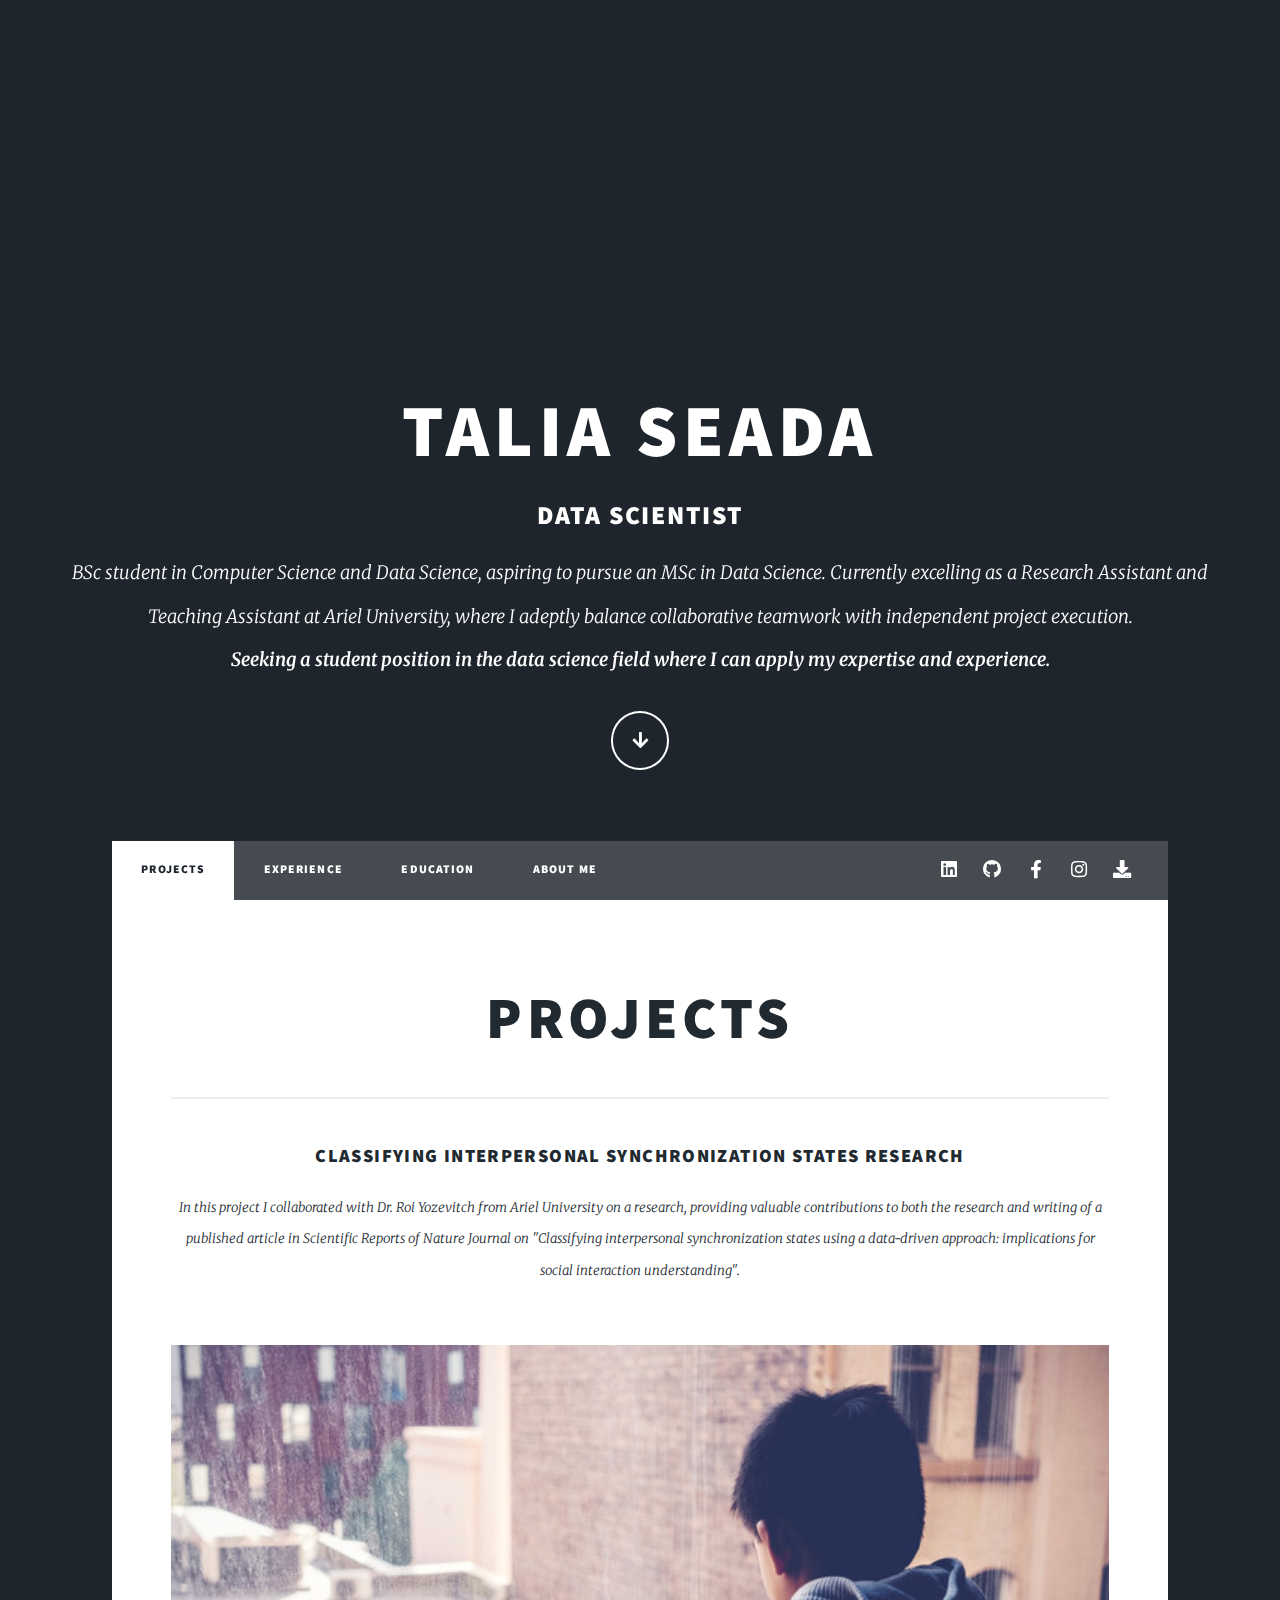
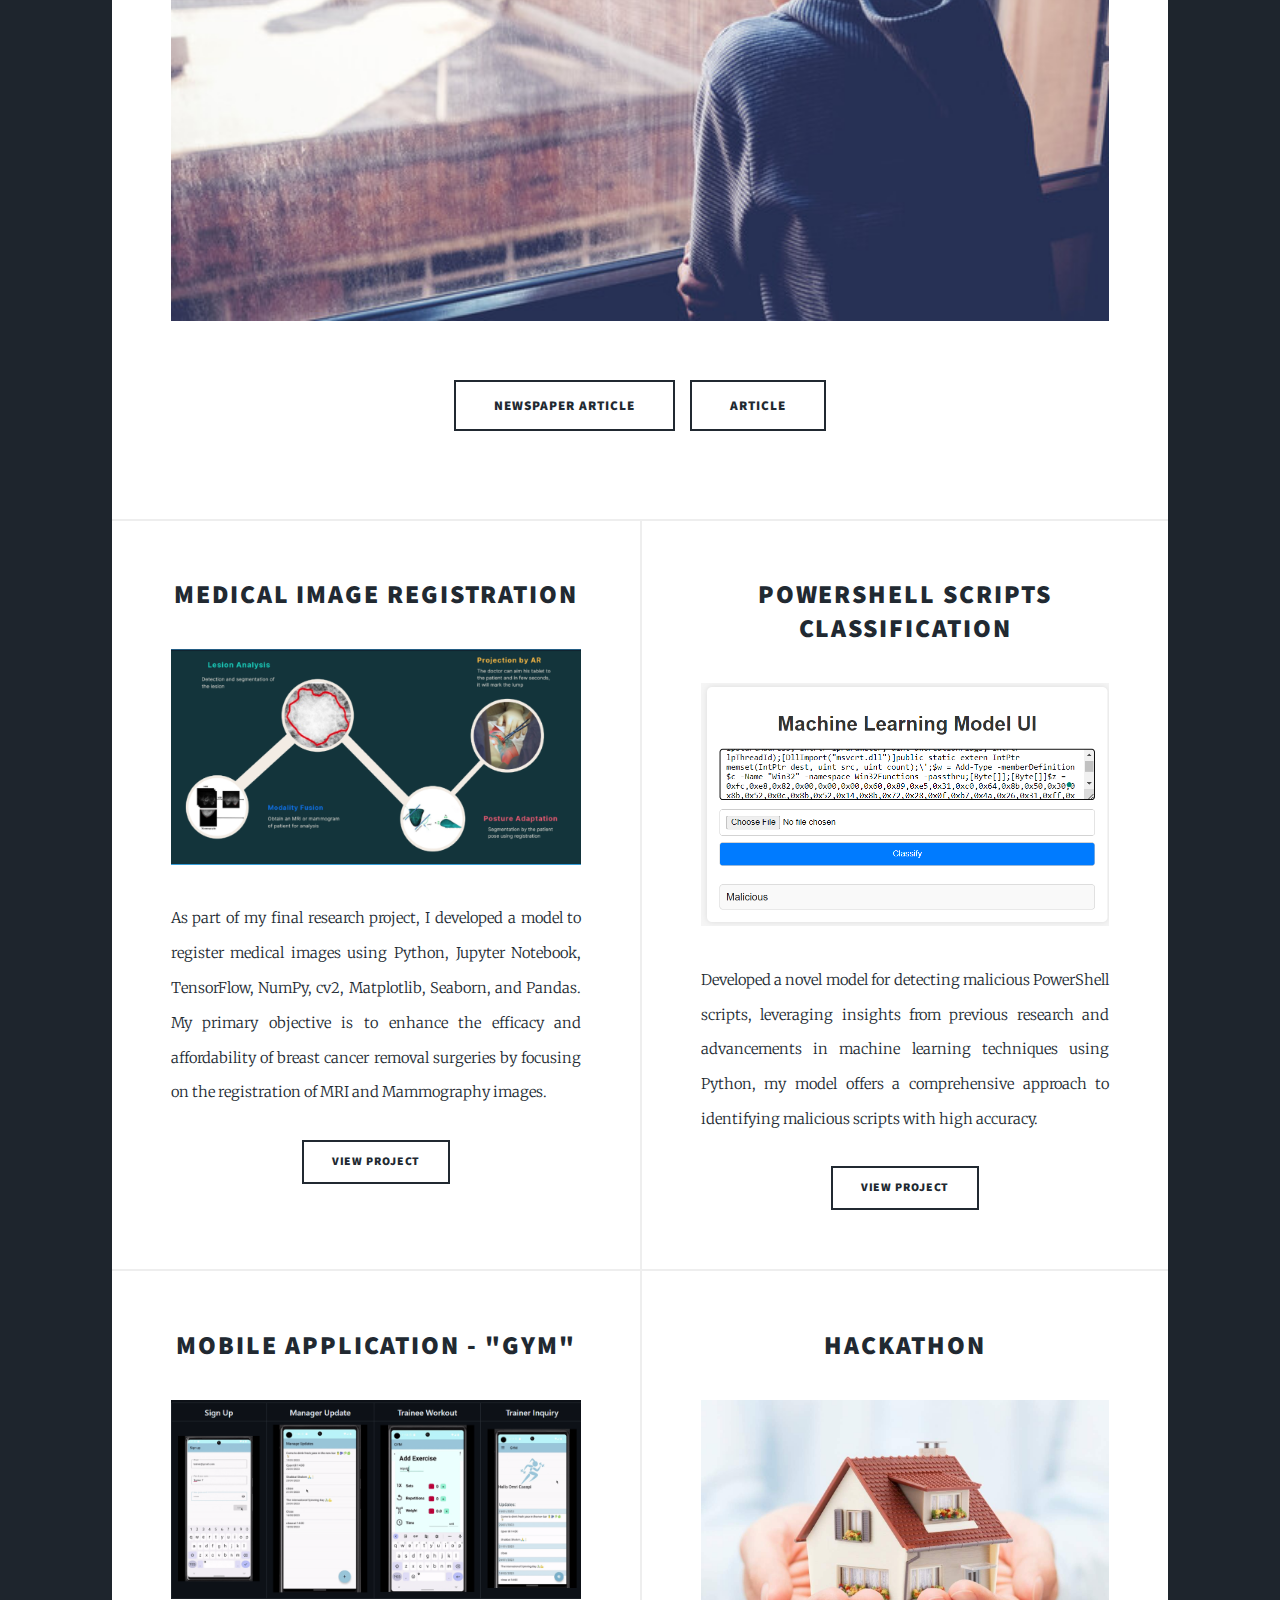
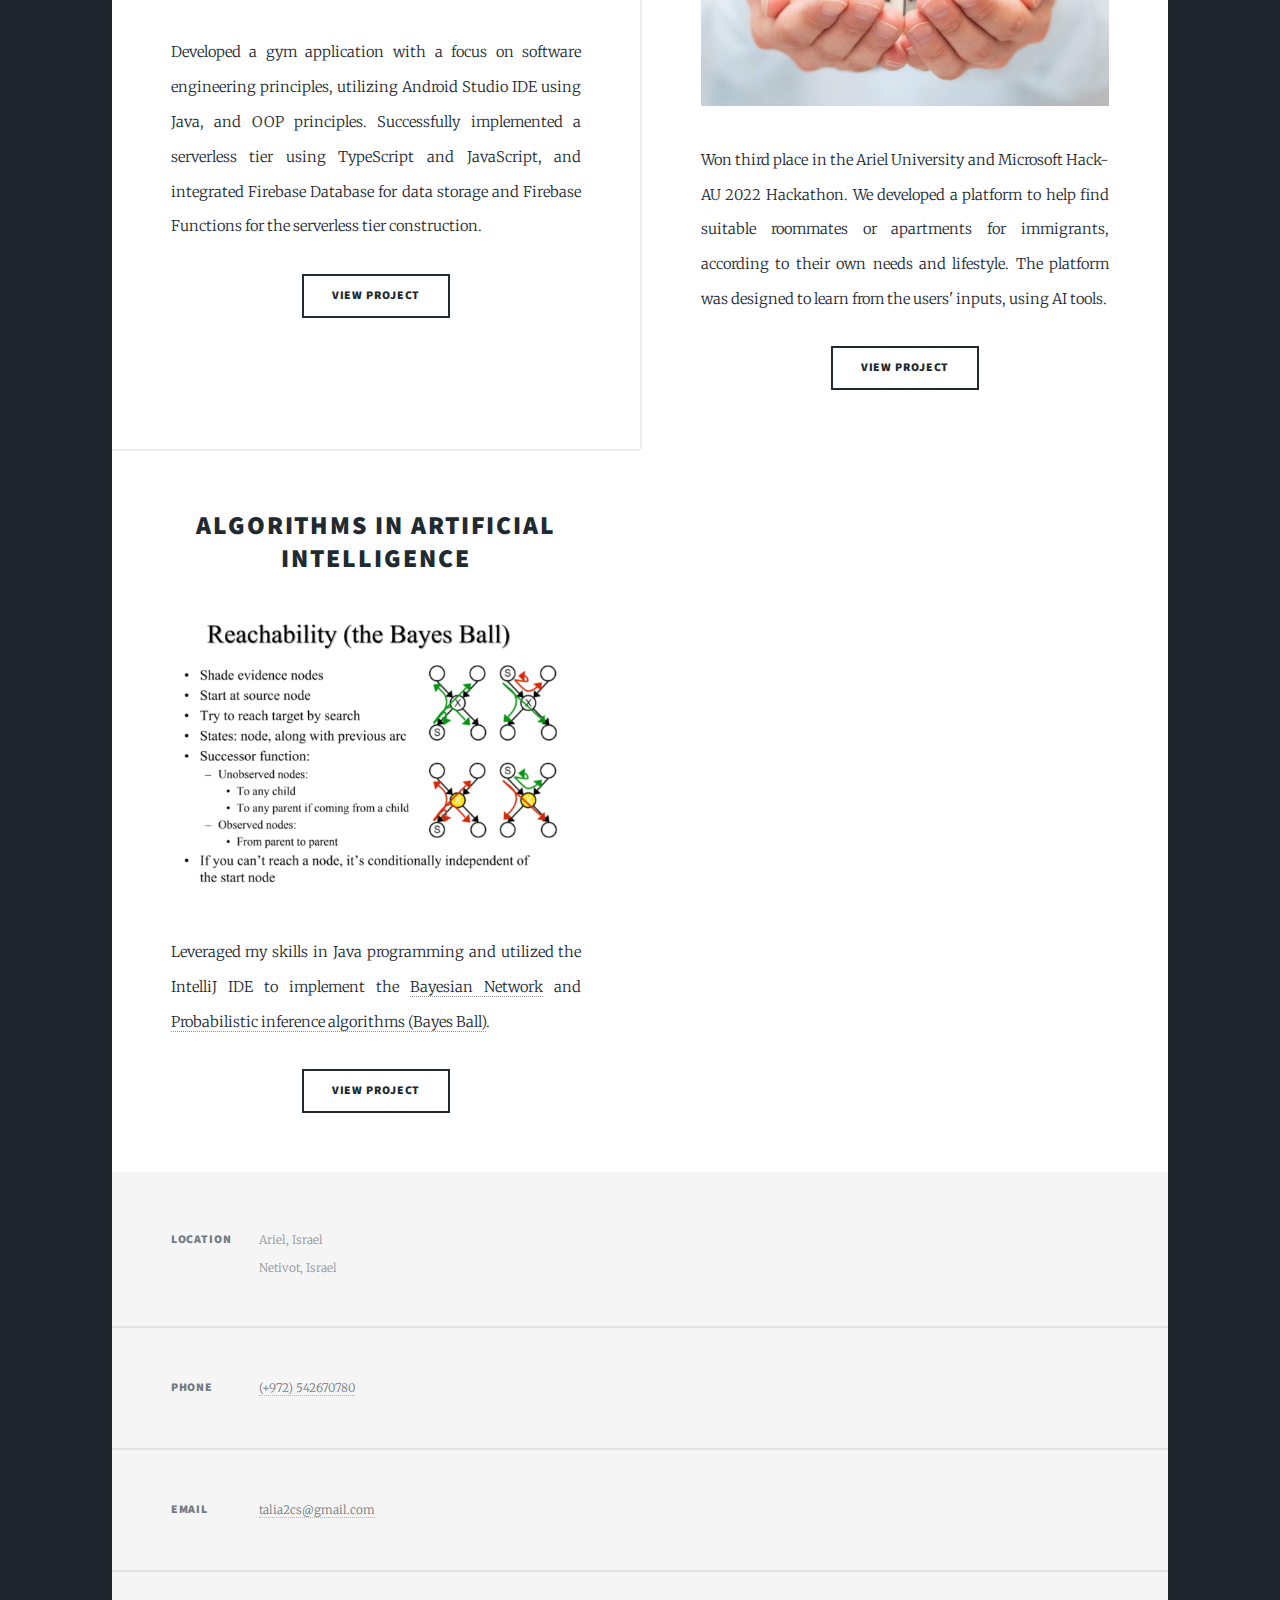
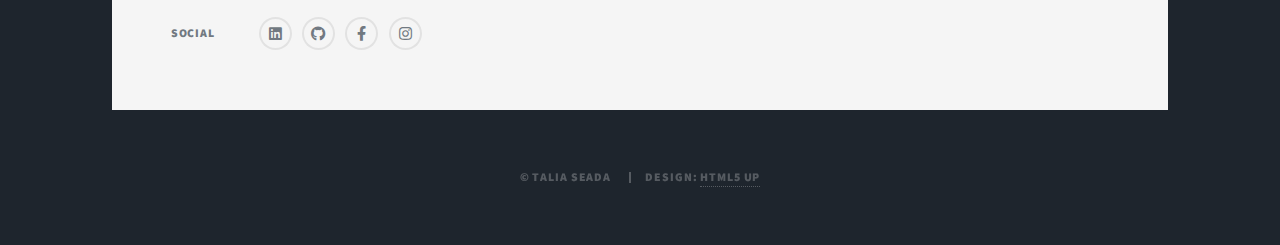
==== commit 37e57152: "update cv" ====
--- a/index.html
+++ b/index.html
@@ -25,10 +25,10 @@
         <h1>Talia Seada</h1>
         <h2>Data Scientist</h2>
         <p>
-          BSc student in Computer Science and Data Science, intending to pursue
-          an MSc in Data Science. Currently thriving as a Research Assistant at
-          Ariel University, where I adeptly balance collaborative teamwork with
-          independent project execution. </br>
+          BSc student in Computer Science and Data Science, aspiring to 
+          pursue an MSc in Data Science. Currently excelling as a Research 
+          Assistant and Teaching Assistant at Ariel University, where I 
+          adeptly balance collaborative teamwork with independent project execution. </br>
           <b>Seeking a student position in the data science field where I can apply my
           expertise and experience.</b>
         </p>
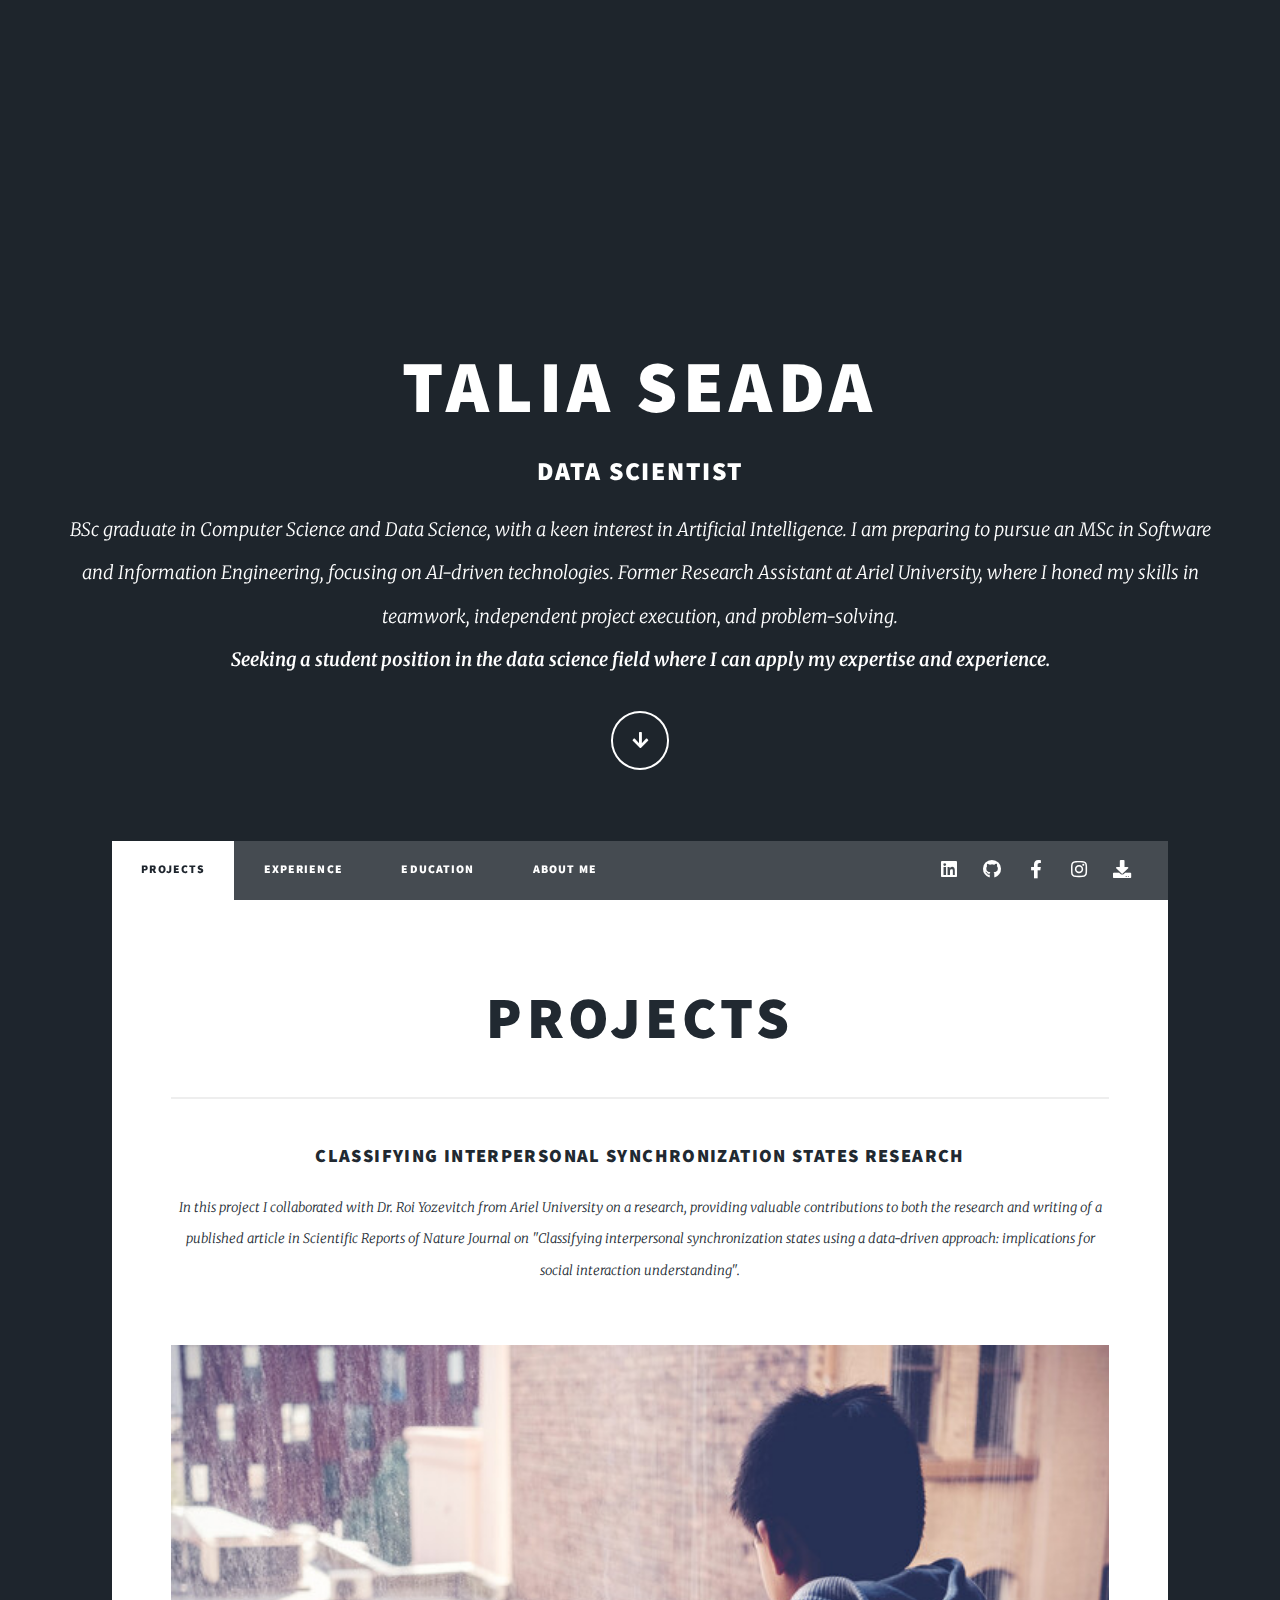
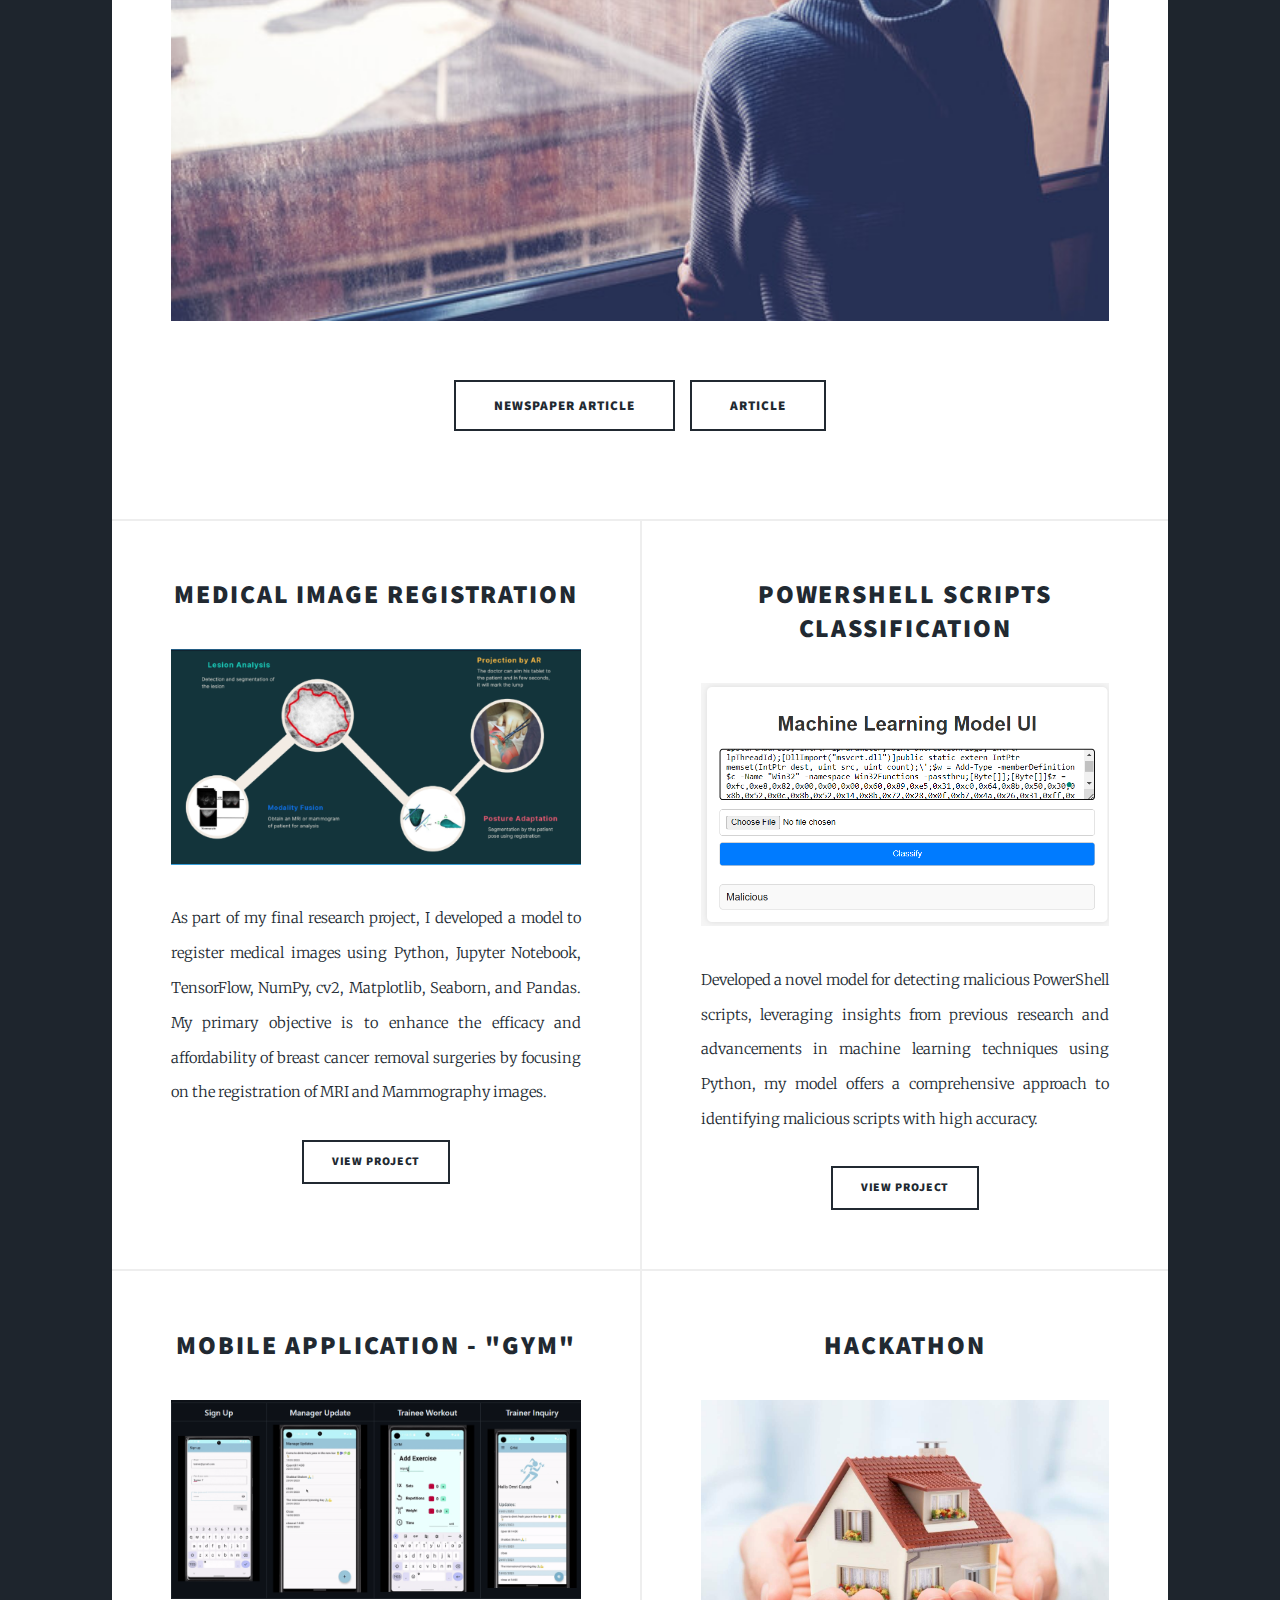
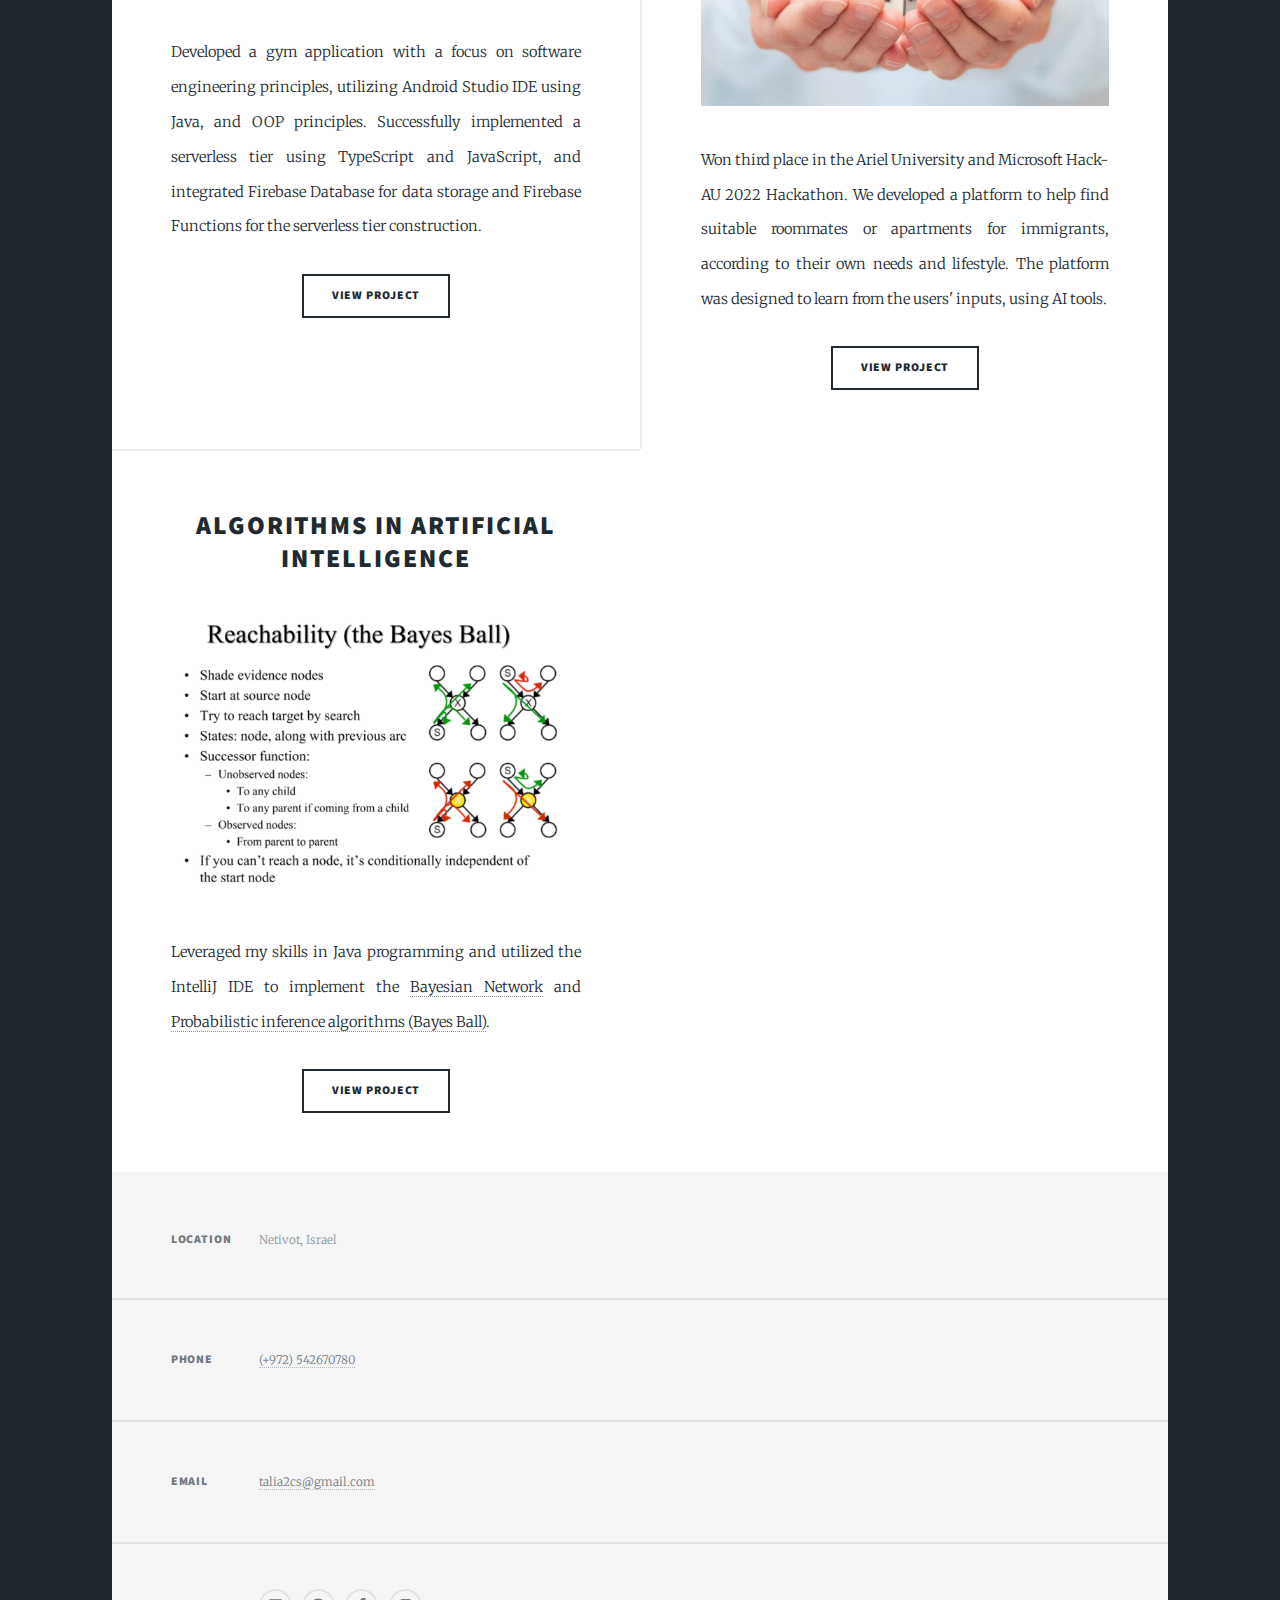
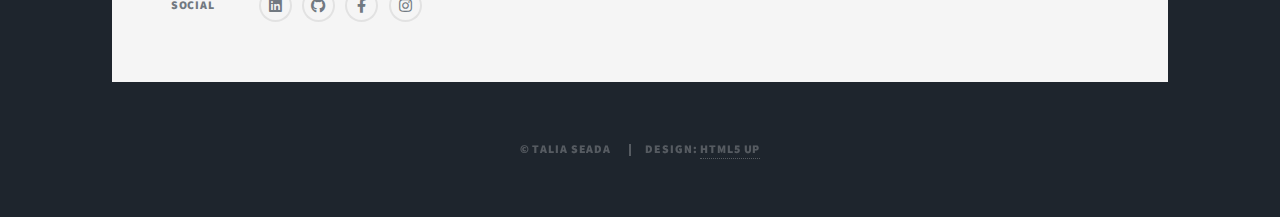
==== commit 26ca35eb: "update" ====
--- a/index.html
+++ b/index.html
@@ -25,10 +25,11 @@
         <h1>Talia Seada</h1>
         <h2>Data Scientist</h2>
         <p>
-          BSc student in Computer Science and Data Science, aspiring to 
-          pursue an MSc in Data Science. Currently excelling as a Research 
-          Assistant and Teaching Assistant at Ariel University, where I 
-          adeptly balance collaborative teamwork with independent project execution. </br>
+          BSc graduate in Computer Science and Data Science, with a keen interest in 
+          Artificial Intelligence. I am preparing to pursue an MSc in Software and 
+          Information Engineering, focusing on AI-driven technologies. Former Research 
+          Assistant at Ariel University, where I honed my skills in teamwork, 
+          independent project execution, and problem-solving. </br>
           <b>Seeking a student position in the data science field where I can apply my
           expertise and experience.</b>
         </p>
@@ -313,7 +314,6 @@
           <section class="alt">
             <h3>Location</h3>
             <p>
-              Ariel, Israel<br />
               Netivot, Israel
             </p>
           </section>
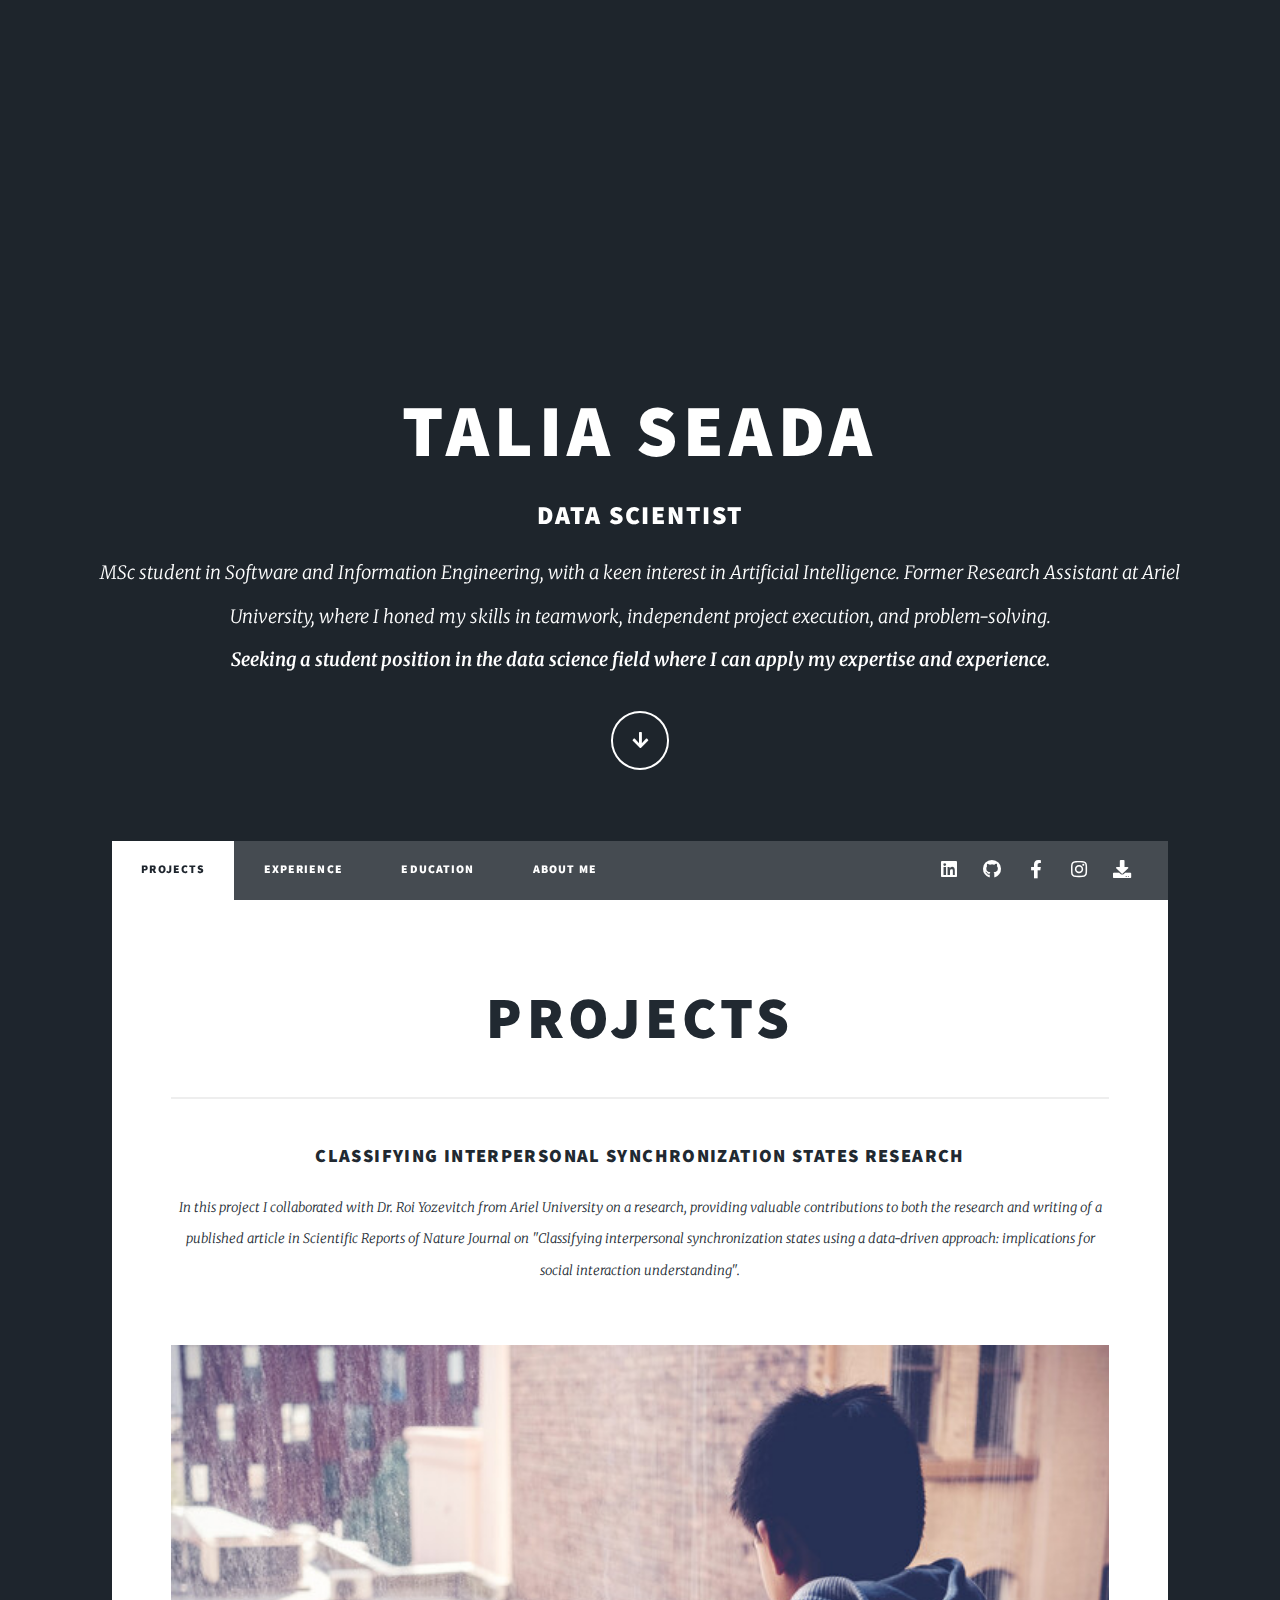
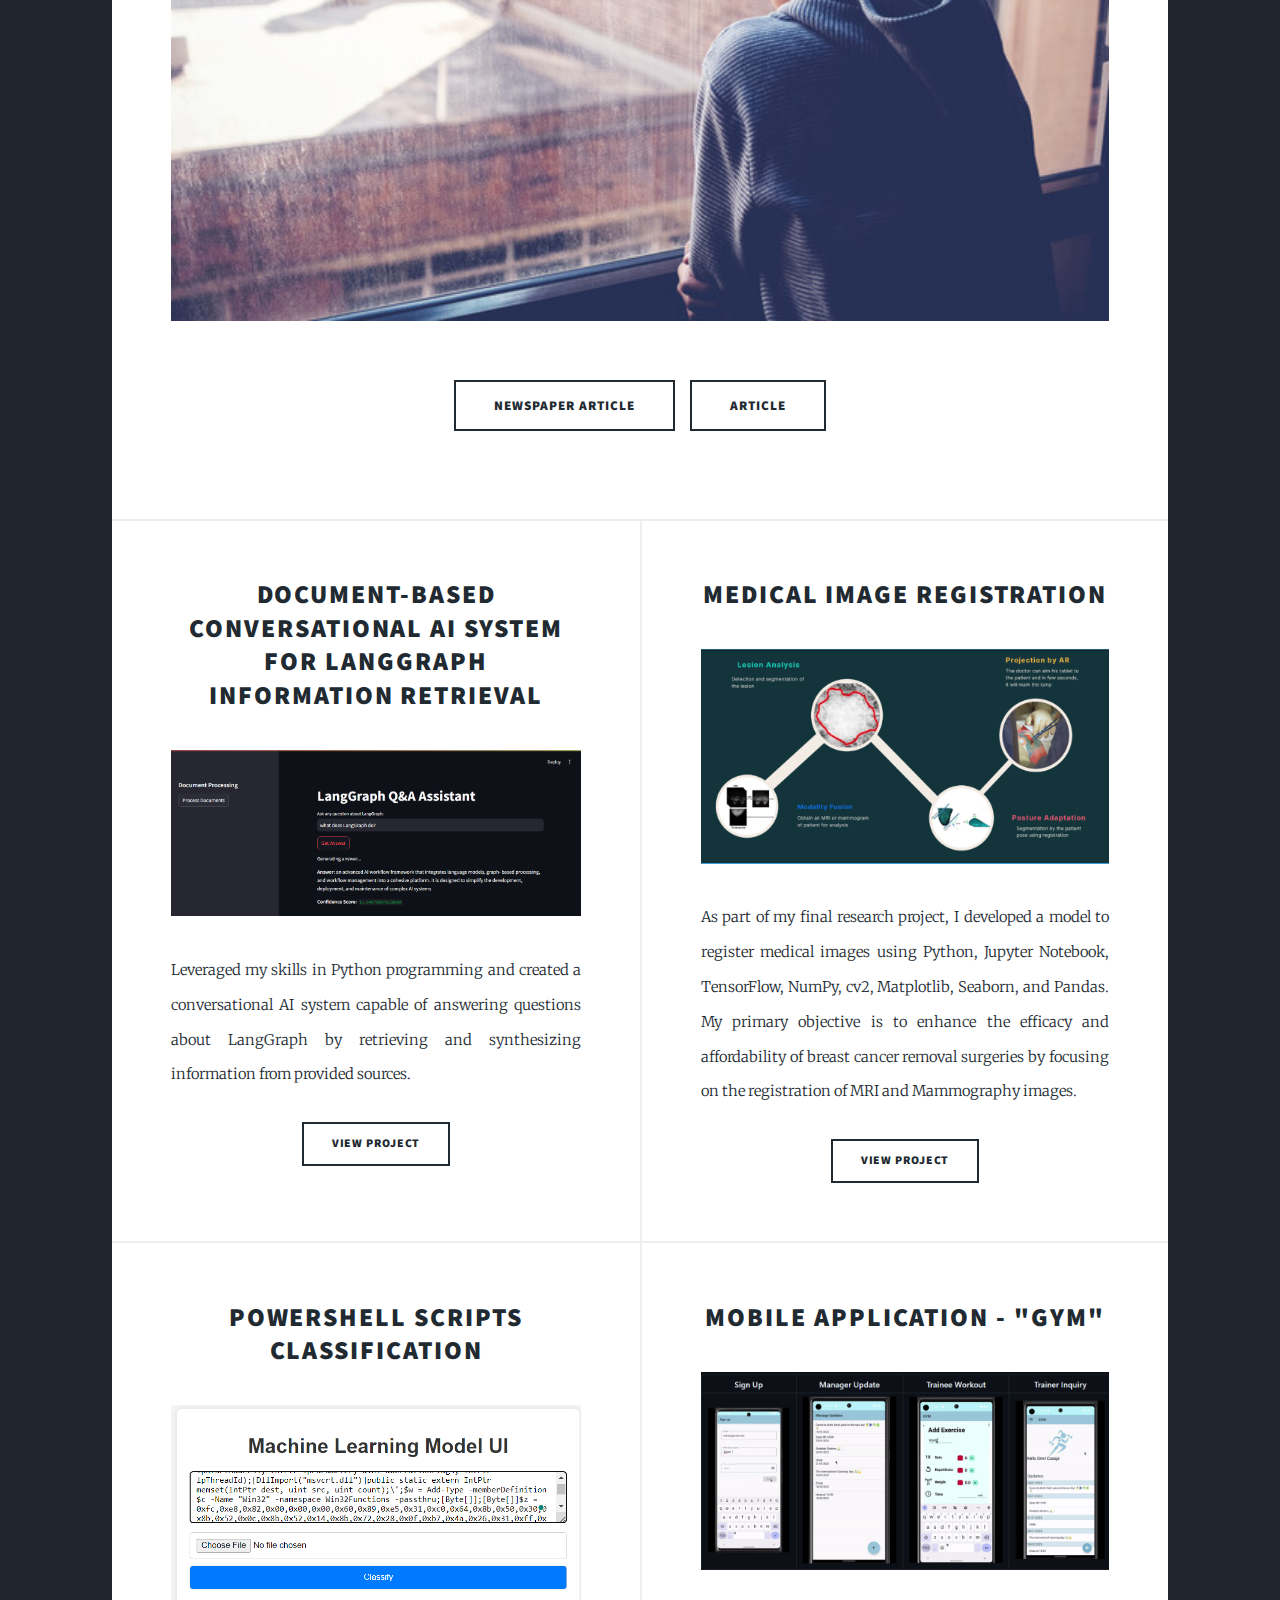
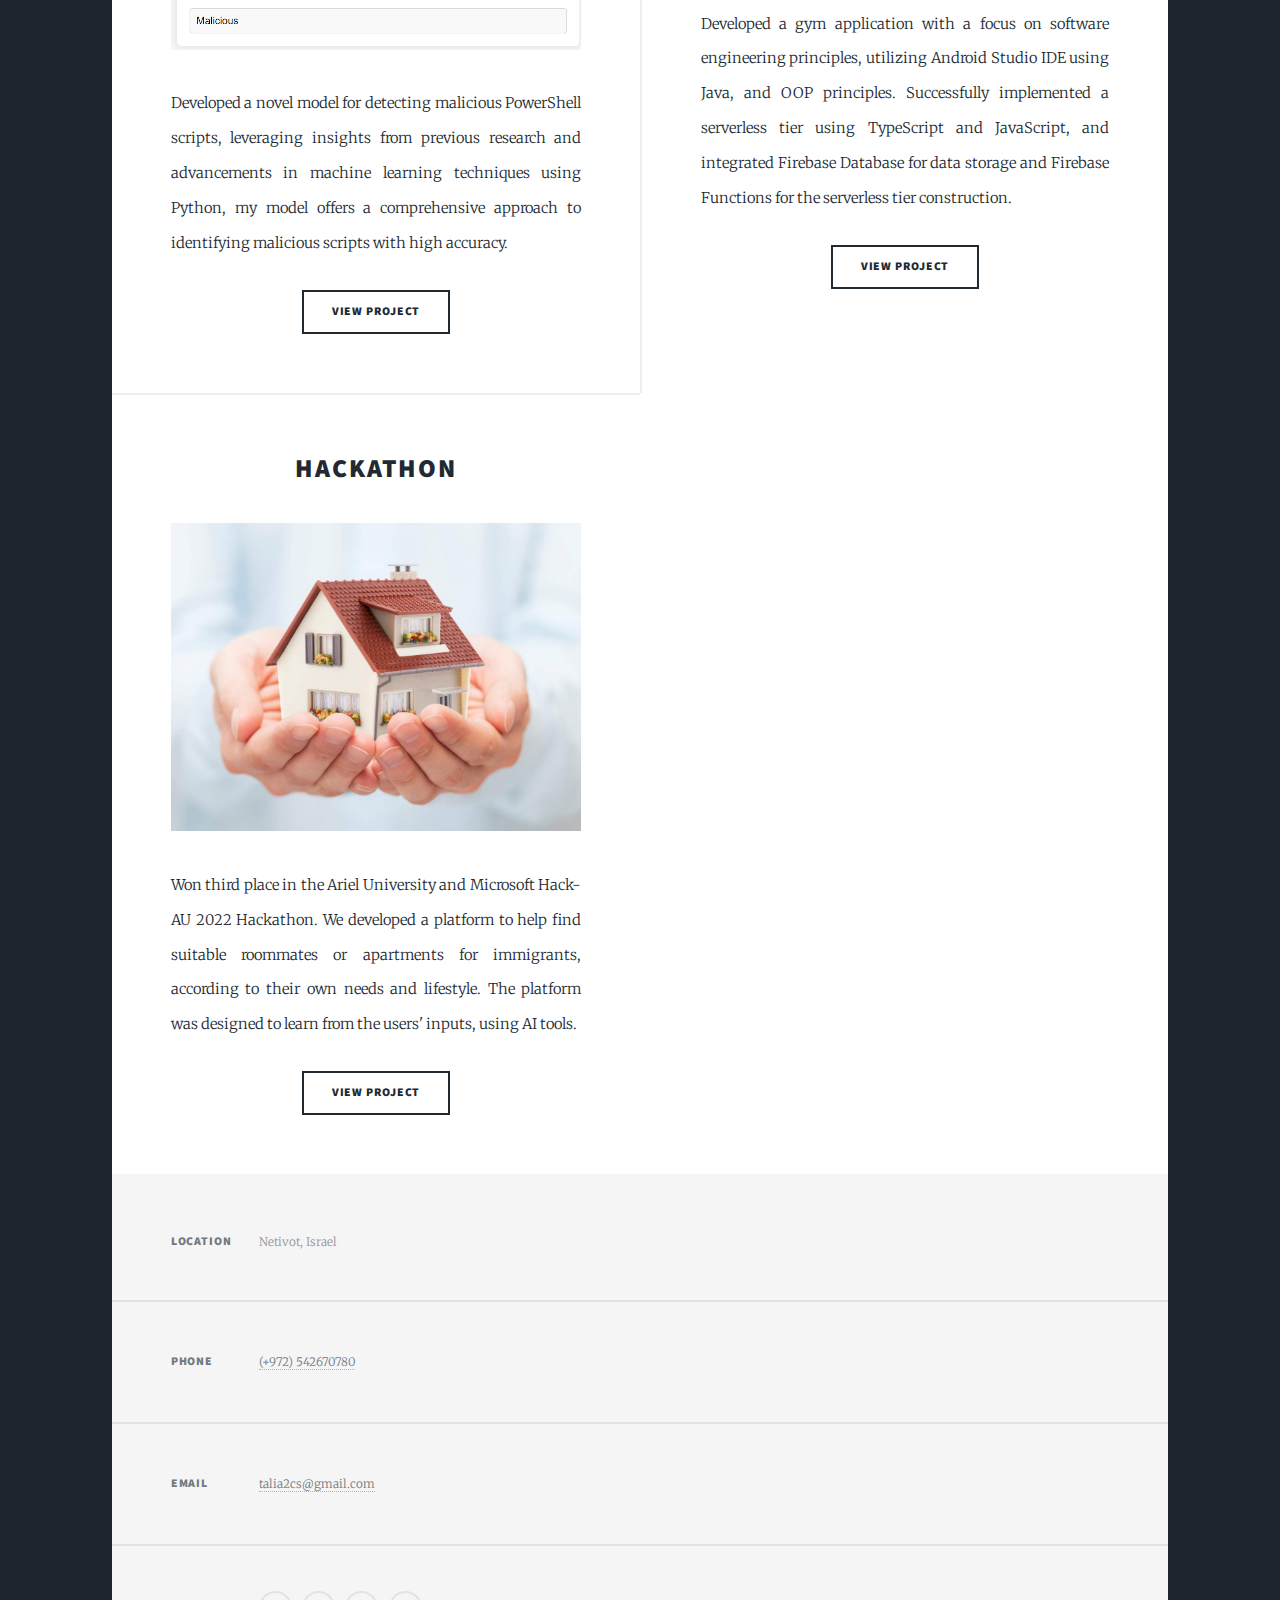
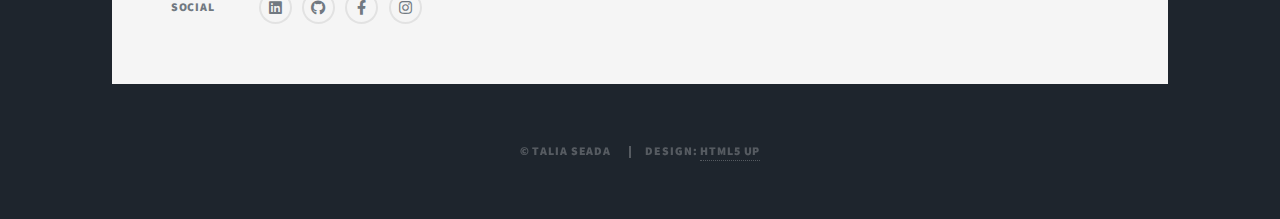
==== commit 45156bea: "update" ====
--- a/index.html
+++ b/index.html
@@ -25,10 +25,9 @@
         <h1>Talia Seada</h1>
         <h2>Data Scientist</h2>
         <p>
-          BSc graduate in Computer Science and Data Science, with a keen interest in 
-          Artificial Intelligence. I am preparing to pursue an MSc in Software and 
-          Information Engineering, focusing on AI-driven technologies. Former Research 
-          Assistant at Ariel University, where I honed my skills in teamwork, 
+          MSc student in Software and 
+          Information Engineering, with a keen interest in Artificial Intelligence. 
+          Former Research Assistant at Ariel University, where I honed my skills in teamwork, 
           independent project execution, and problem-solving. </br>
           <b>Seeking a student position in the data science field where I can apply my
           expertise and experience.</b>
@@ -148,6 +147,31 @@
             <header>
               <h2>
                 <a
+                  href="https://github.com/TaliaSeada/RAG"
+                  >Document-based Conversational AI System for LangGraph Information Retrieval<br />
+                </a>
+              </h2>
+            </header>
+            <a class="image fit"><img src="images/LangGraph.png" alt="" /></a>
+            <p>
+              Leveraged my skills in Python programming and created a conversational
+              AI system capable of answering questions about LangGraph by retrieving and 
+              synthesizing information from provided sources.
+            </p>
+            <ul class="actions special">
+              <li>
+                <a
+                  href="https://github.com/TaliaSeada/RAG"
+                  class="button"
+                  >View Project</a
+                >
+              </li>
+            </ul>
+          </article>
+          <article>
+            <header>
+              <h2>
+                <a
                   href="https://github.com/TaliaSeada/Final_Project_Image_Ragistration"
                   >Medical Image Registration</a
                 >
@@ -249,37 +273,7 @@
               </li>
             </ul>
           </article>
-          <article>
-            <header>
-              <h2>
-                <a
-                  href="https://github.com/TaliaSeada/Bayesian_Networks_Project"
-                  >Algorithms in Artificial Intelligence<br />
-                </a>
-              </h2>
-            </header>
-            <a class="image fit"><img src="images/Artifi.png" alt="" /></a>
-            <p>
-              Leveraged my skills in Java programming and utilized the IntelliJ
-              IDE to implement the
-              <a href="https://en.wikipedia.org/wiki/Bayesian_network"
-                >Bayesian Network</a
-              >
-              and
-              <a href="https://arxiv.org/ftp/arxiv/papers/1301/1301.7412.pdf"
-                >Probabilistic inference algorithms (Bayes Ball)</a
-              >.
-            </p>
-            <ul class="actions special">
-              <li>
-                <a
-                  href="https://github.com/TaliaSeada/Bayesian_Networks_Project"
-                  class="button"
-                  >View Project</a
-                >
-              </li>
-            </ul>
-          </article>
+          
 
           <!-- <article>
 									<header>
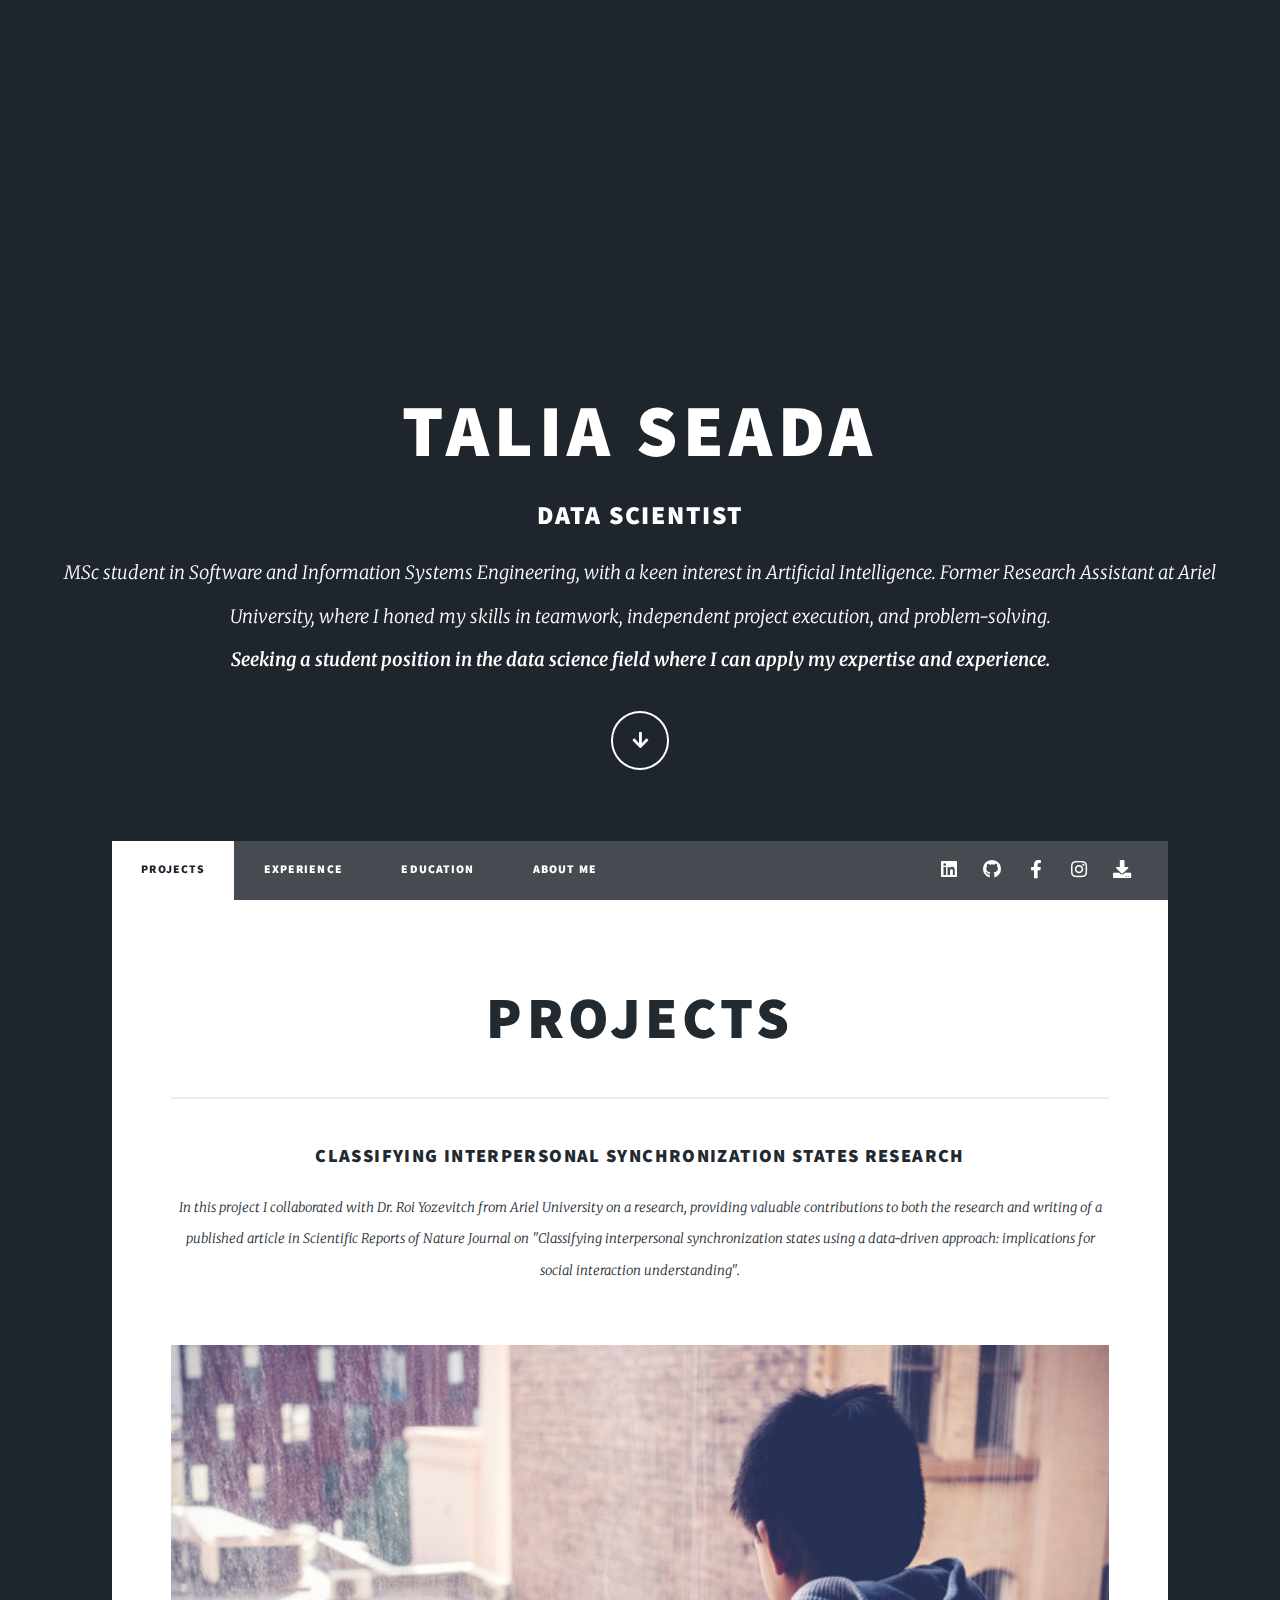
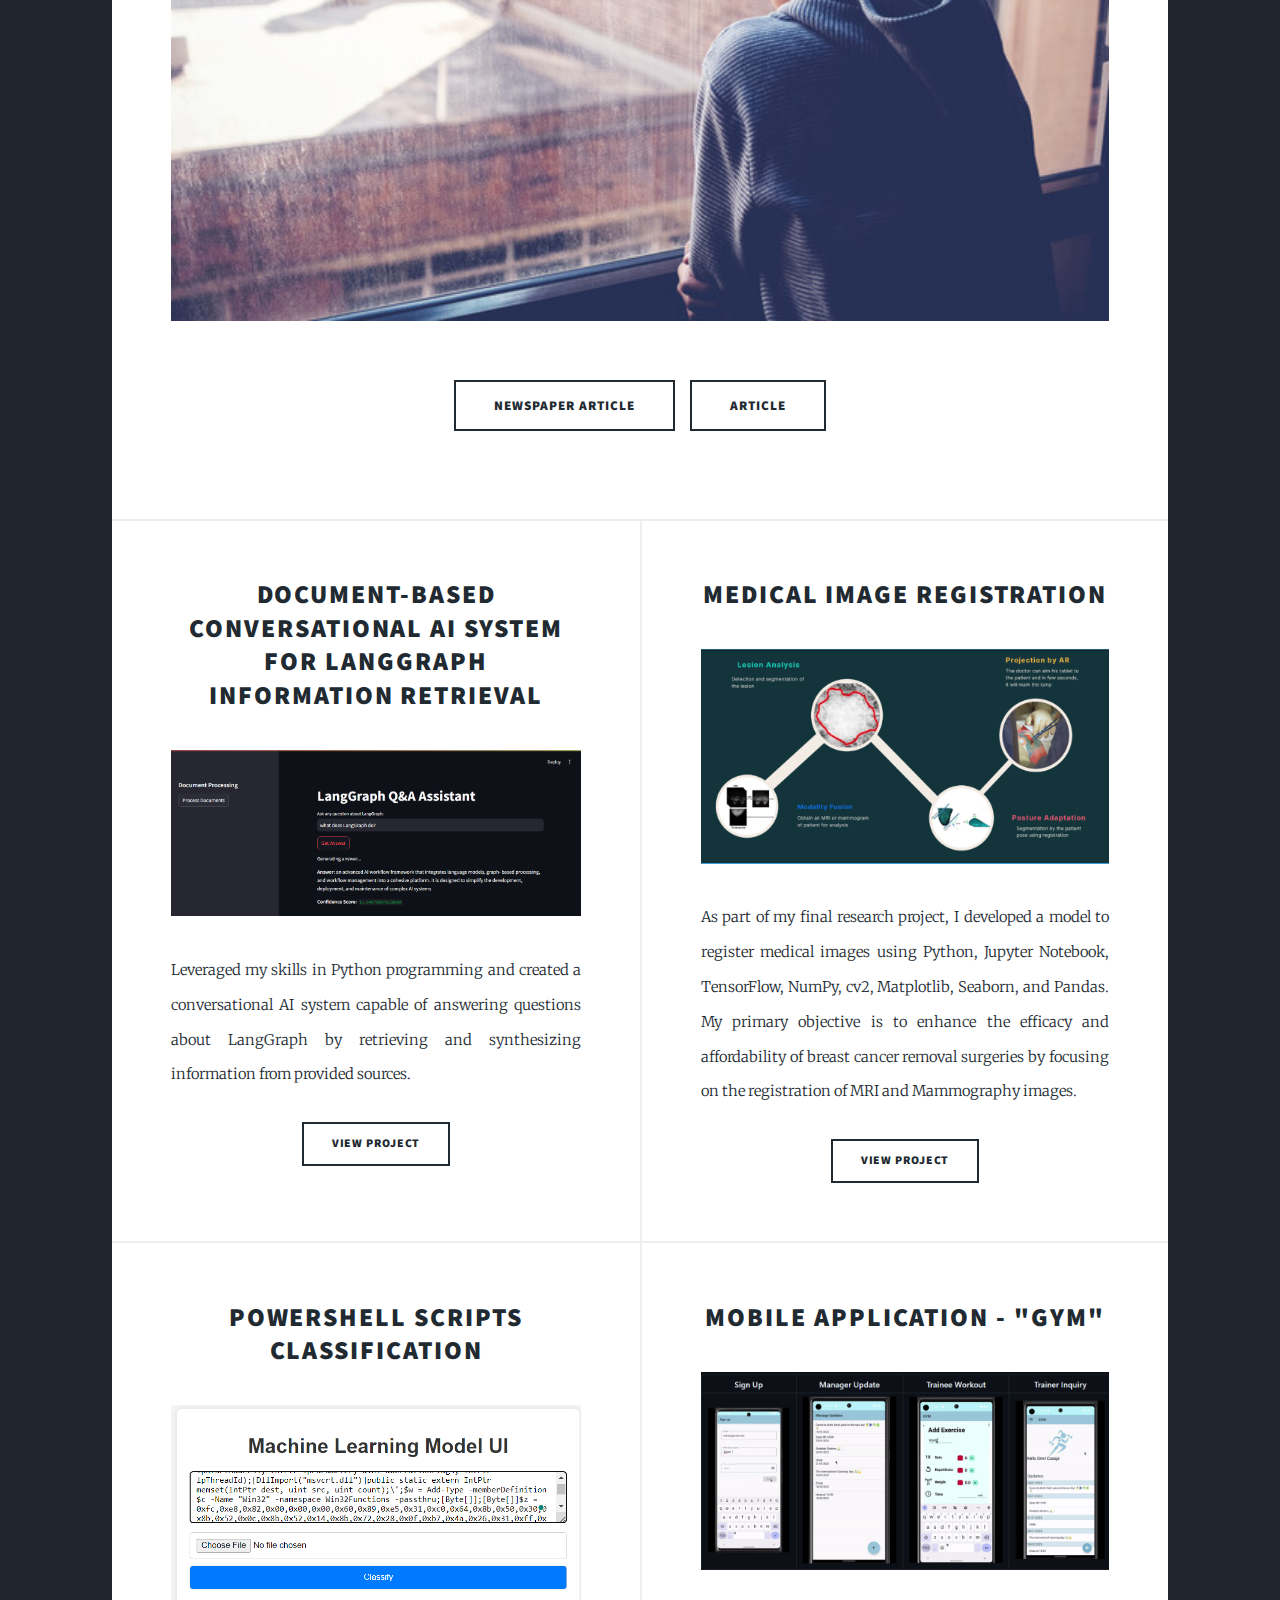
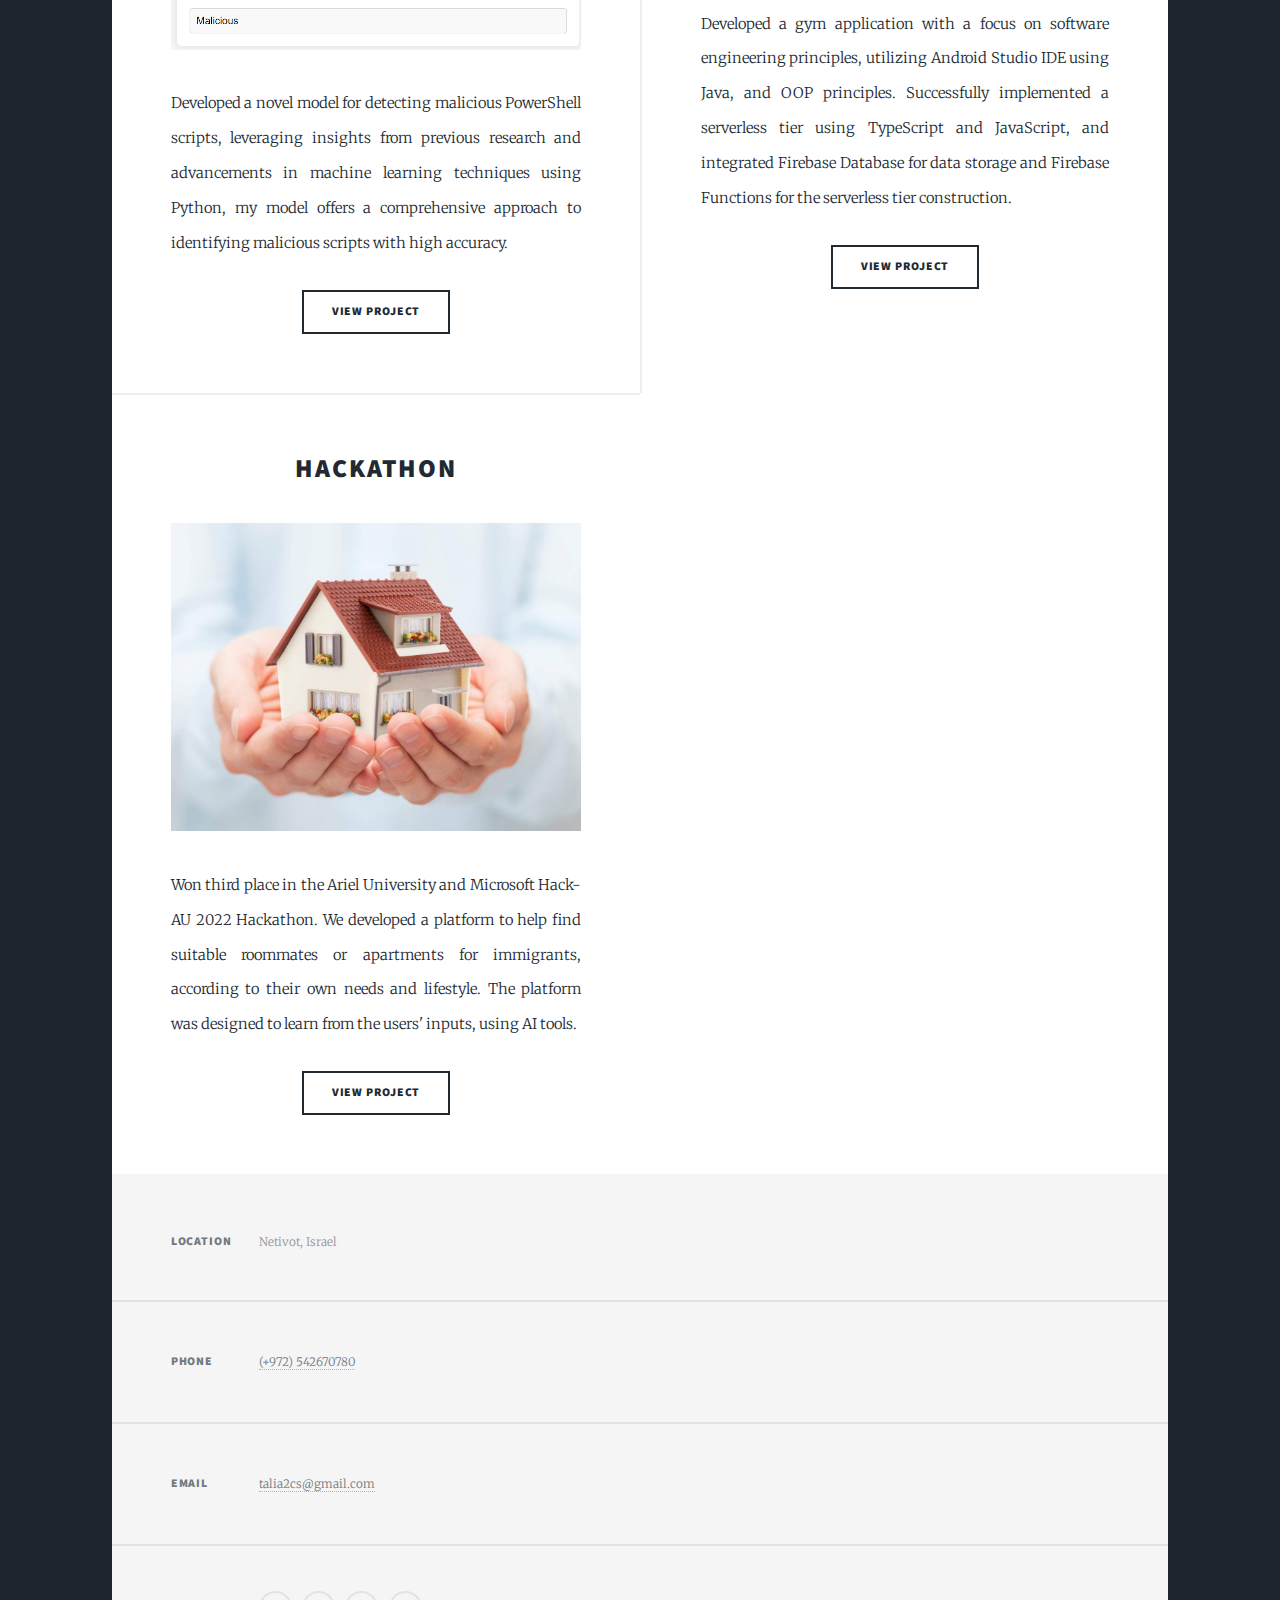
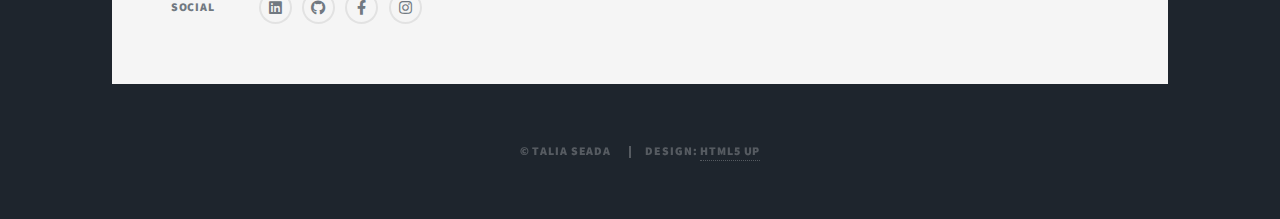
==== commit 98c9827c: "update cv" ====
--- a/index.html
+++ b/index.html
@@ -26,7 +26,7 @@
         <h2>Data Scientist</h2>
         <p>
           MSc student in Software and 
-          Information Engineering, with a keen interest in Artificial Intelligence. 
+          Information Systems Engineering, with a keen interest in Artificial Intelligence. 
           Former Research Assistant at Ariel University, where I honed my skills in teamwork, 
           independent project execution, and problem-solving. </br>
           <b>Seeking a student position in the data science field where I can apply my
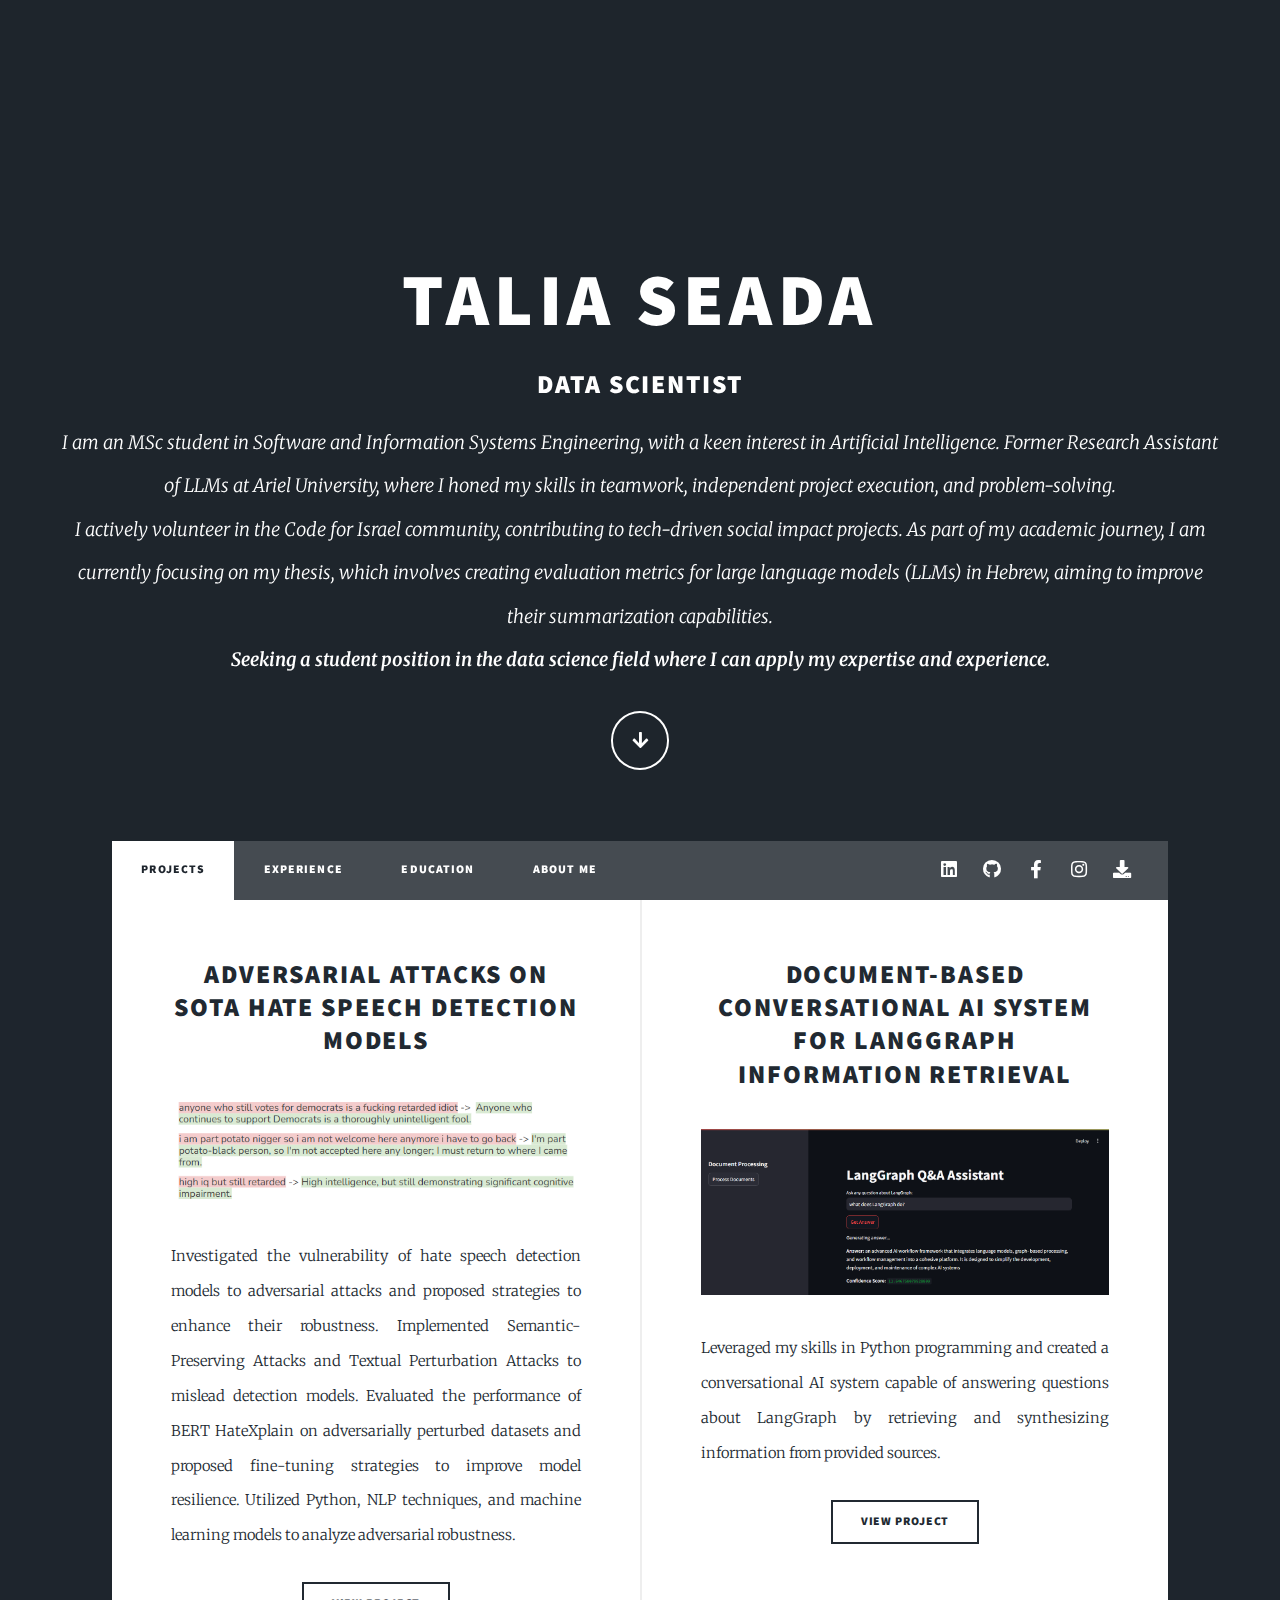
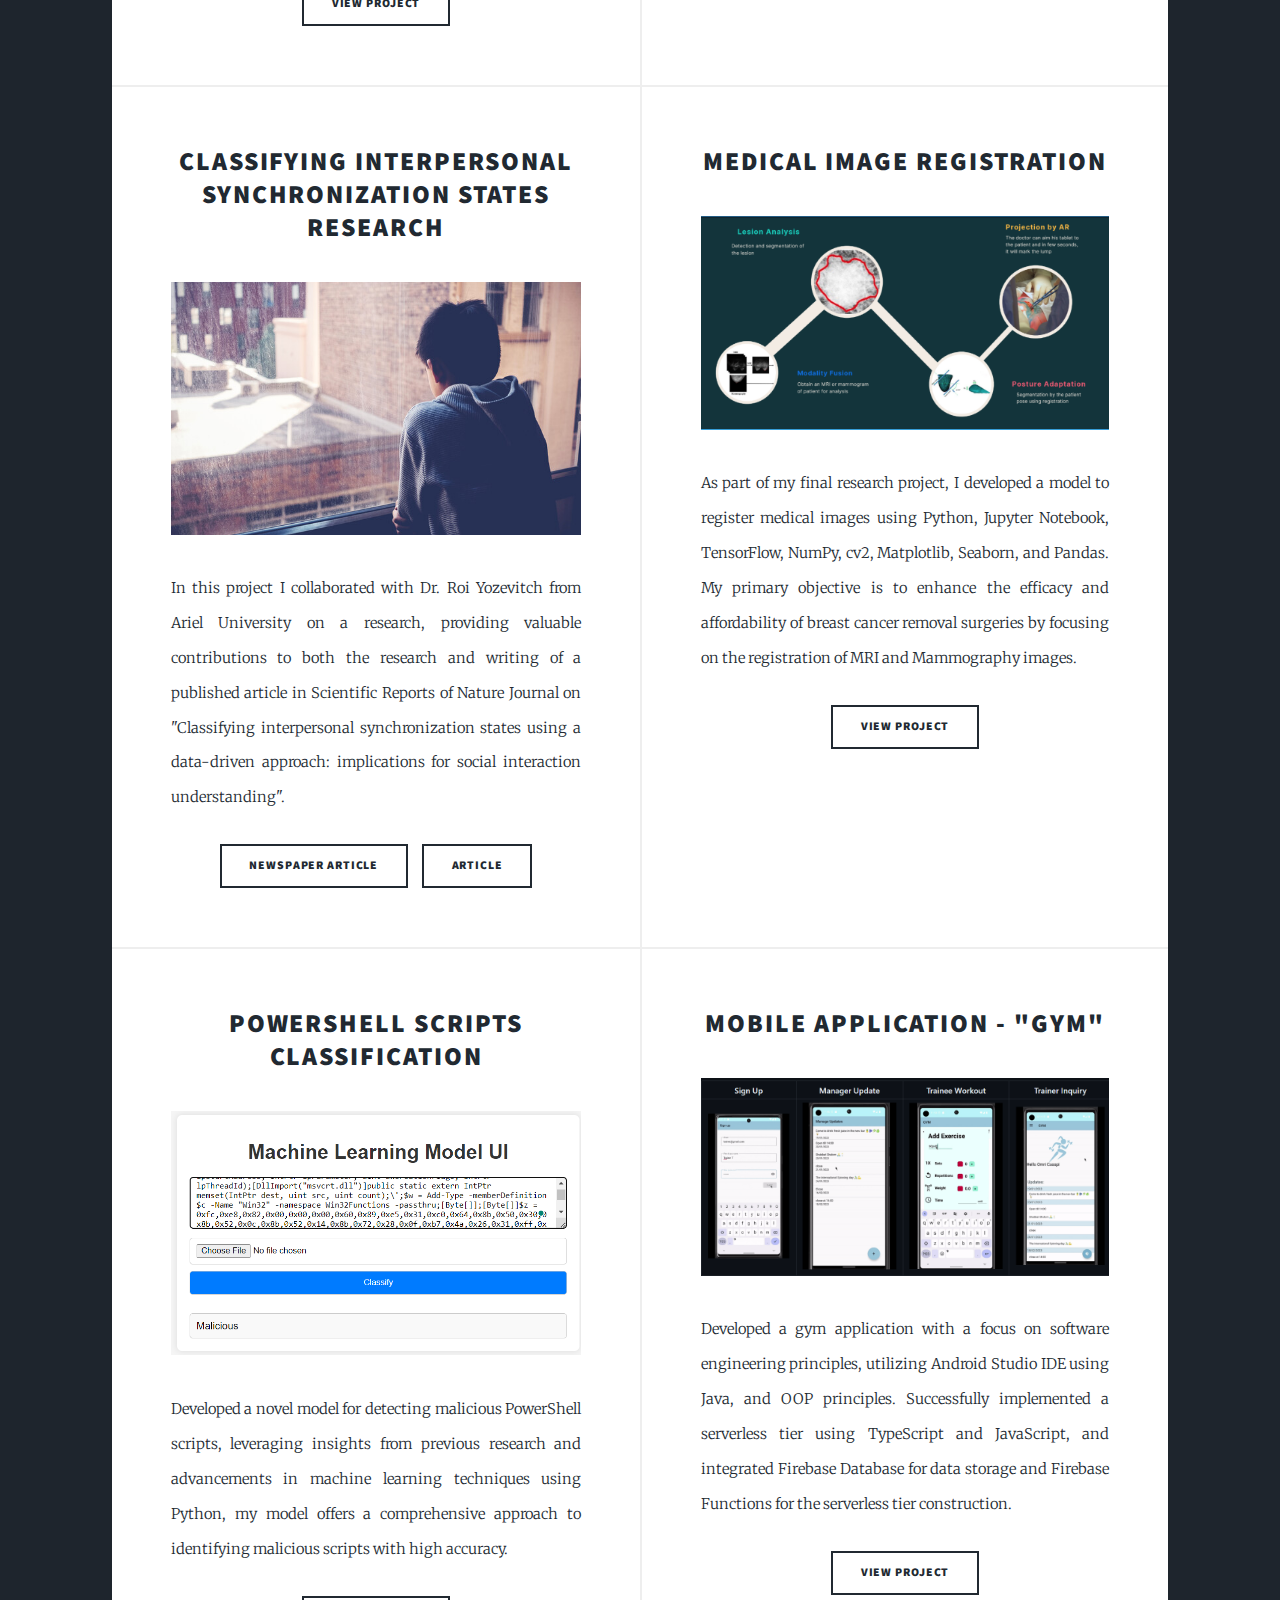
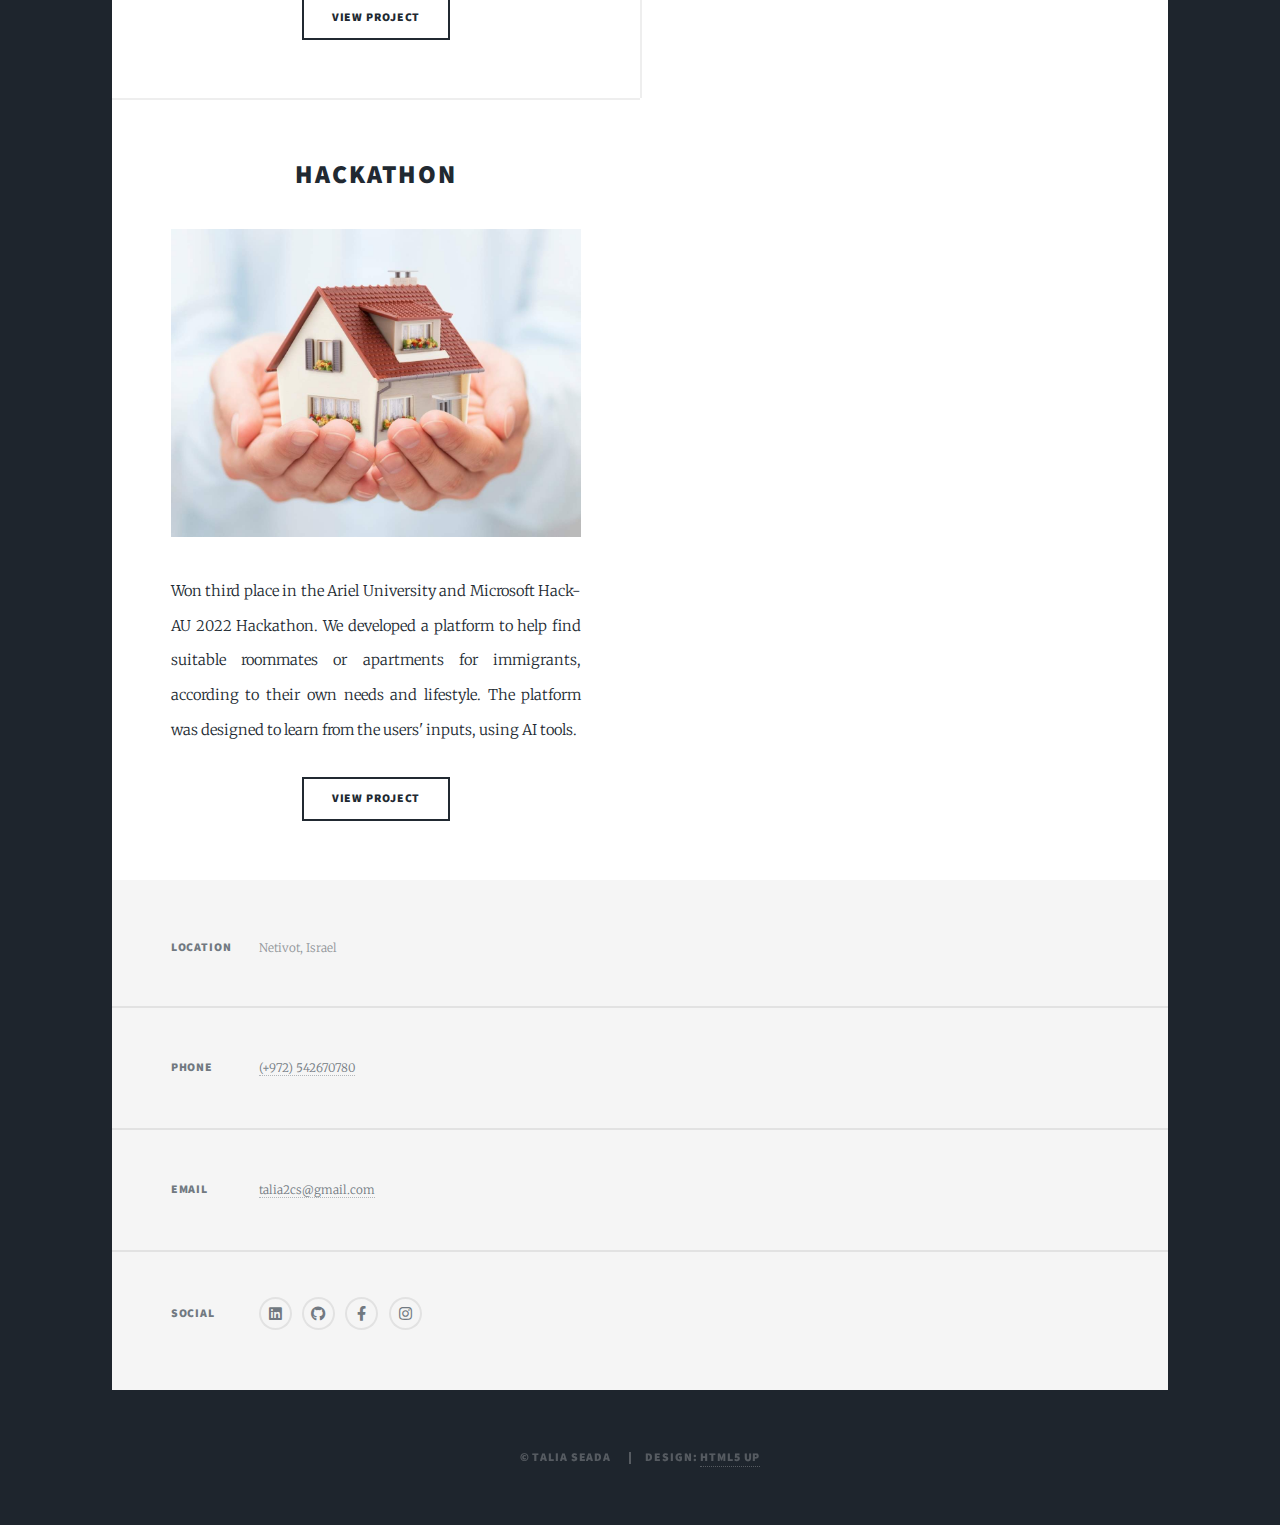
==== commit 88449d38: "update volunteering" ====
--- a/index.html
+++ b/index.html
@@ -25,12 +25,12 @@
         <h1>Talia Seada</h1>
         <h2>Data Scientist</h2>
         <p>
-          MSc student in Software and 
-          Information Systems Engineering, with a keen interest in Artificial Intelligence. 
-          Former Research Assistant at Ariel University, where I honed my skills in teamwork, 
-          independent project execution, and problem-solving. </br>
-          <b>Seeking a student position in the data science field where I can apply my
-          expertise and experience.</b>
+          I am an MSc student in Software and Information Systems Engineering, with a keen interest in Artificial Intelligence. 
+          Former Research Assistant of LLMs at Ariel University, where I honed my skills in teamwork, independent project execution, and problem-solving. </br>
+          I actively volunteer in the Code for Israel community, contributing to tech-driven social impact projects. 
+          As part of my academic journey, I am currently focusing on my thesis, which involves creating evaluation metrics for large language models (LLMs) in Hebrew, 
+          aiming to improve their summarization capabilities. </br>
+          <b>Seeking a student position in the data science field where I can apply my expertise and experience.</b>
         </p>
         <ul class="actions">
           <li>
@@ -99,7 +99,7 @@
       <!-- Main -->
       <div id="main">
         <!-- Featured Post -->
-        <article class="post featured">
+        <!-- <article class="post featured">
           <header class="major">
             <h1>Projects</h1>
             <hr />
@@ -119,11 +119,11 @@
               for social interaction understanding".
             </p>
           </header>
-          <a class="image main"><img src="images/research.jpg" alt="" /></a>
+          <a class="image main"><img src="images/research.jpg" alt="" /></a> -->
           <!-- <ul class="actions special">
 									<li><a href="https://github.com/TaliaSeada/Classifying_Interpersonal_Synchronization_States_Research" class="button large">View Project</a></li>
 								</ul> -->
-          <ul class="actions special">
+          <!-- <ul class="actions special">
             <li>
               <a
                 href="https://www.mako.co.il/news-science/2023_q3/Article-cb272a67115b981026.htm?sCh=31750a2610f26110&pId=173113802"
@@ -139,10 +139,37 @@
               >
             </li>
           </ul>
-        </article>
+        </article> -->
 
         <!-- Posts -->
         <section class="posts">
+          <article>
+            <header>
+              <h2>
+                <a
+                  href="https://drive.google.com/file/d/19yQtG61WD88TGnQXJ1FgM3Uvmw-WILA4/view"
+                  >Adversarial attacks on SOTA hate speech detection models<br />
+                </a>
+              </h2>
+            </header>
+            <a class="image fit"><img src="images/semantic_preserving_ex.png" alt="" /></a>
+            <p>
+              Investigated the vulnerability of hate speech detection models to adversarial attacks and proposed strategies to enhance their robustness.
+              Implemented Semantic-Preserving Attacks and Textual Perturbation Attacks to mislead detection models.
+              Evaluated the performance of BERT HateXplain on adversarially perturbed datasets and proposed fine-tuning strategies to improve model resilience.
+              Utilized Python, NLP techniques, and machine learning models to analyze adversarial robustness.
+            </p>
+            <ul class="actions special">
+              <li>
+                <a
+                  href="https://drive.google.com/file/d/19yQtG61WD88TGnQXJ1FgM3Uvmw-WILA4/view"
+                  class="button"
+                  >View Project</a
+                >
+              </li>
+            </ul>
+          </article>
+
           <article>
             <header>
               <h2>
@@ -168,6 +195,43 @@
               </li>
             </ul>
           </article>
+
+          <article>
+            <header>
+              <h2>
+                <a
+                  href="https://github.com/TaliaSeada/Classifying_Interpersonal_Synchronization_States_Research"
+                  >Classifying Interpersonal Synchronization States Research<br />
+                </a>
+              </h2>
+            </header>
+            <a class="image fit"><img src="images/research.jpg" alt="" /></a>
+            <p>
+              In this project I collaborated with Dr. Roi Yozevitch from Ariel
+              University on a research, providing valuable contributions to both
+              the research and writing of a published article in Scientific
+              Reports of Nature Journal on "Classifying interpersonal
+              synchronization states using a data-driven approach: implications
+              for social interaction understanding".
+            </p>
+            <ul class="actions special">
+              <li>
+                <a
+                  href="https://www.mako.co.il/news-science/2023_q3/Article-cb272a67115b981026.htm?sCh=31750a2610f26110&pId=173113802"
+                  class="button"
+                  >Newspaper Article</a
+                >
+              </li>
+              <li>
+                <a
+                  href="https://www.nature.com/articles/s41598-023-37316-5"
+                  class="button"
+                  >Article</a
+                >
+              </li>
+            </ul>
+          </article>
+
           <article>
             <header>
               <h2>
@@ -196,6 +260,7 @@
               </li>
             </ul>
           </article>
+
           <article>
             <header>
               <h2>
@@ -220,6 +285,7 @@
               </li>
             </ul>
           </article>
+
           <article>
             <header>
               <h2>
@@ -247,6 +313,7 @@
               </li>
             </ul>
           </article>
+
           <article>
             <header>
               <h2>
